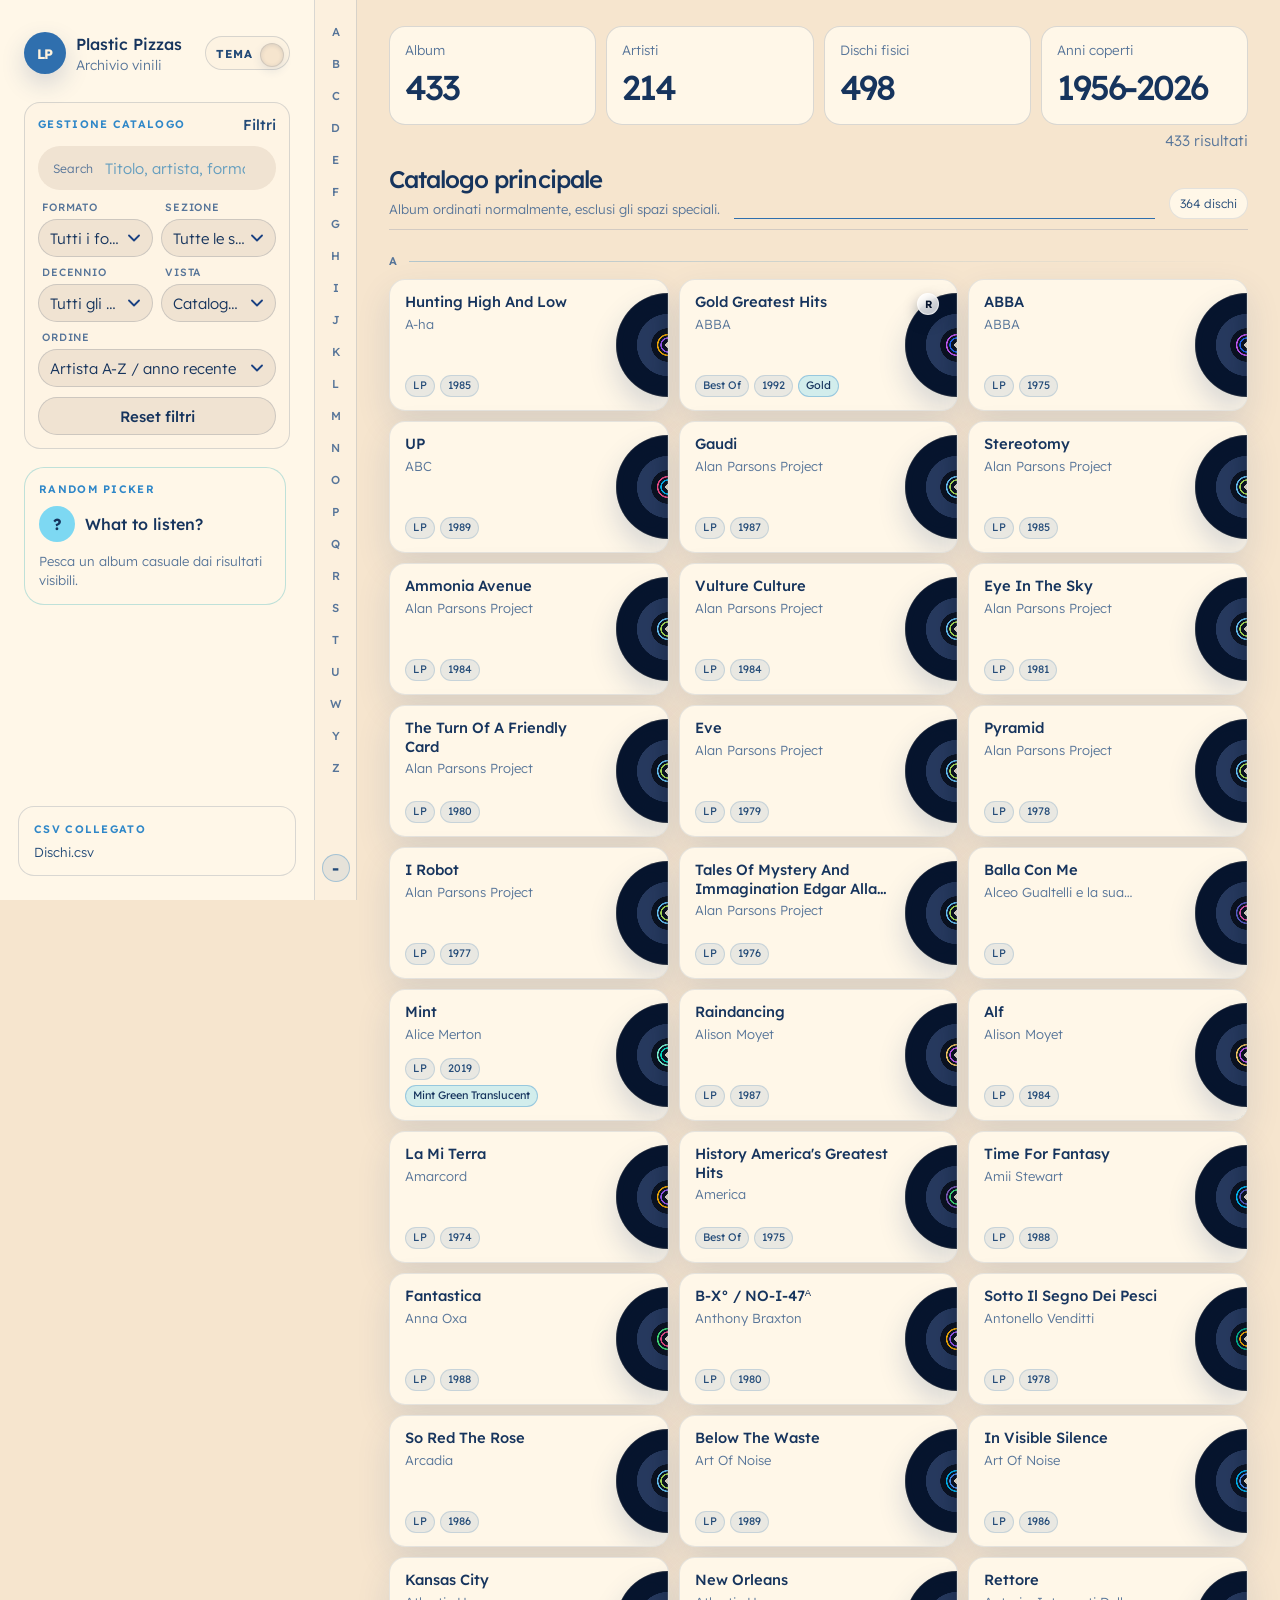
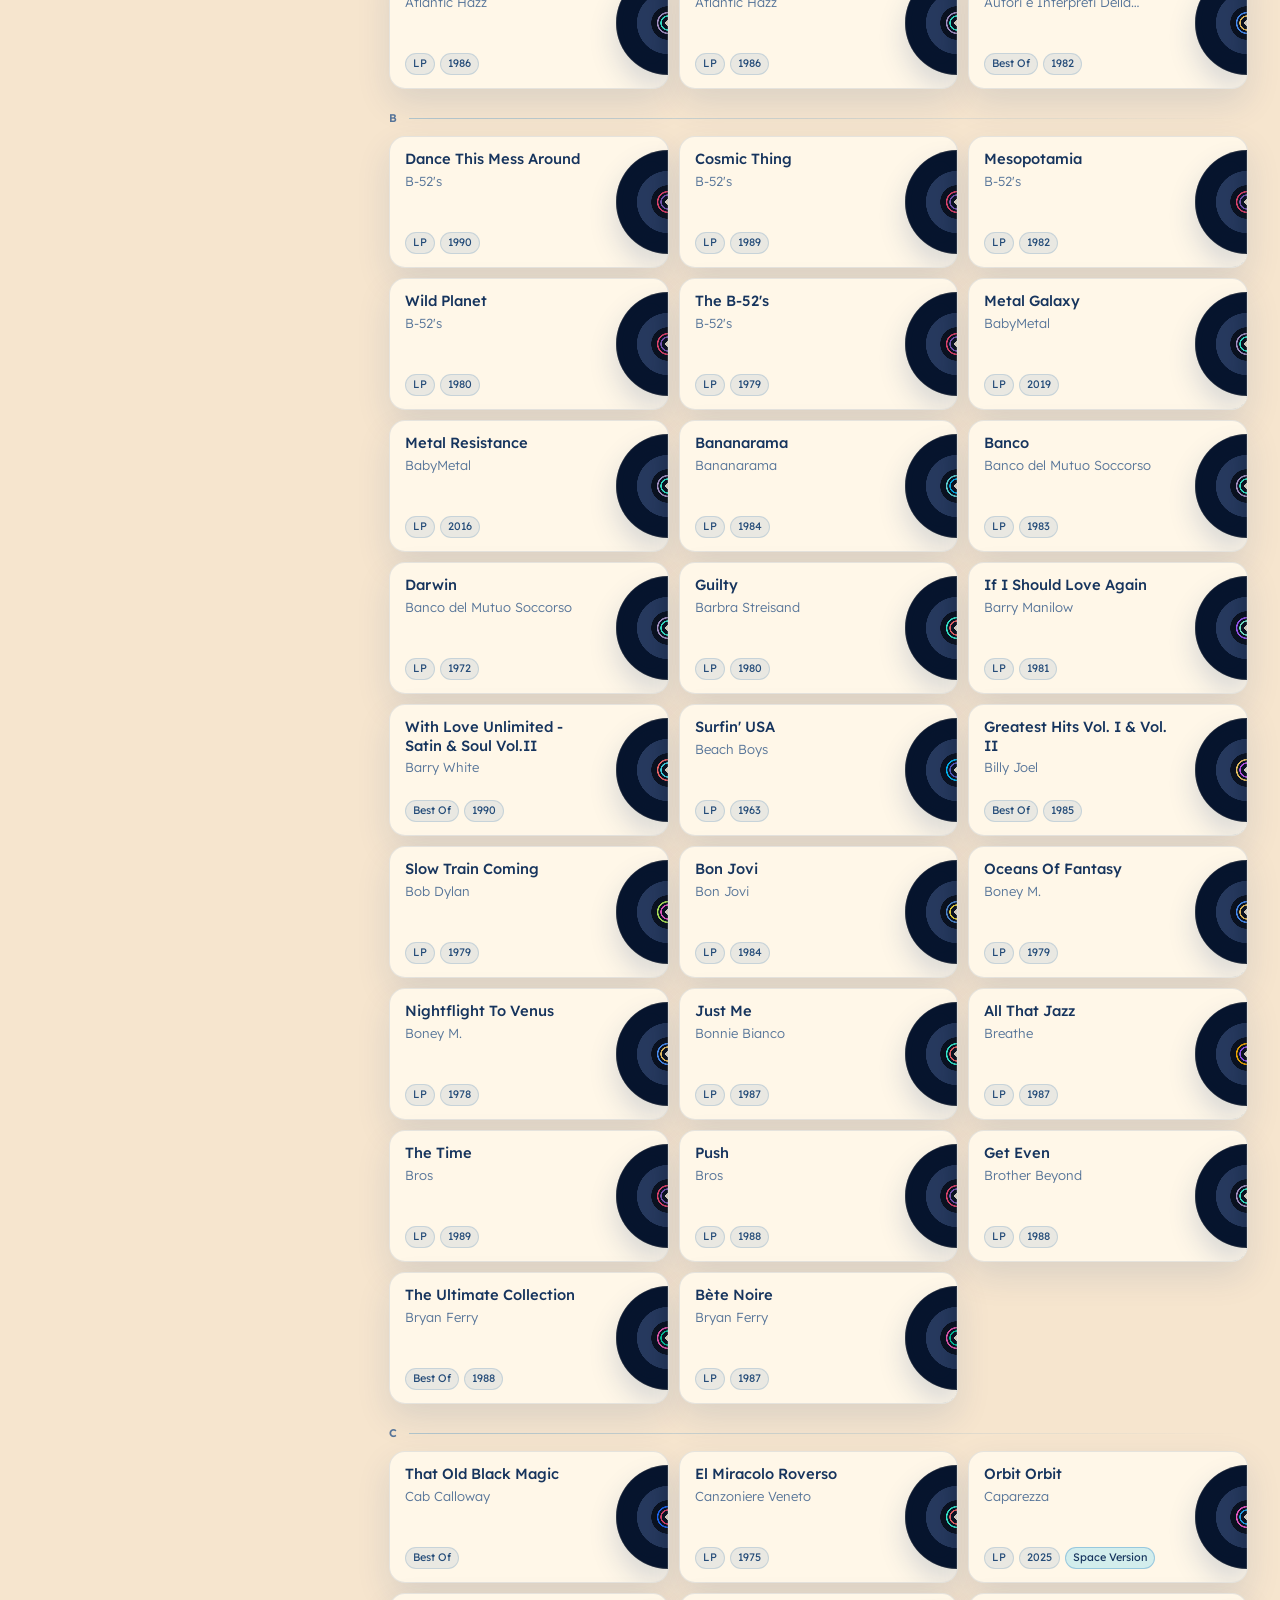
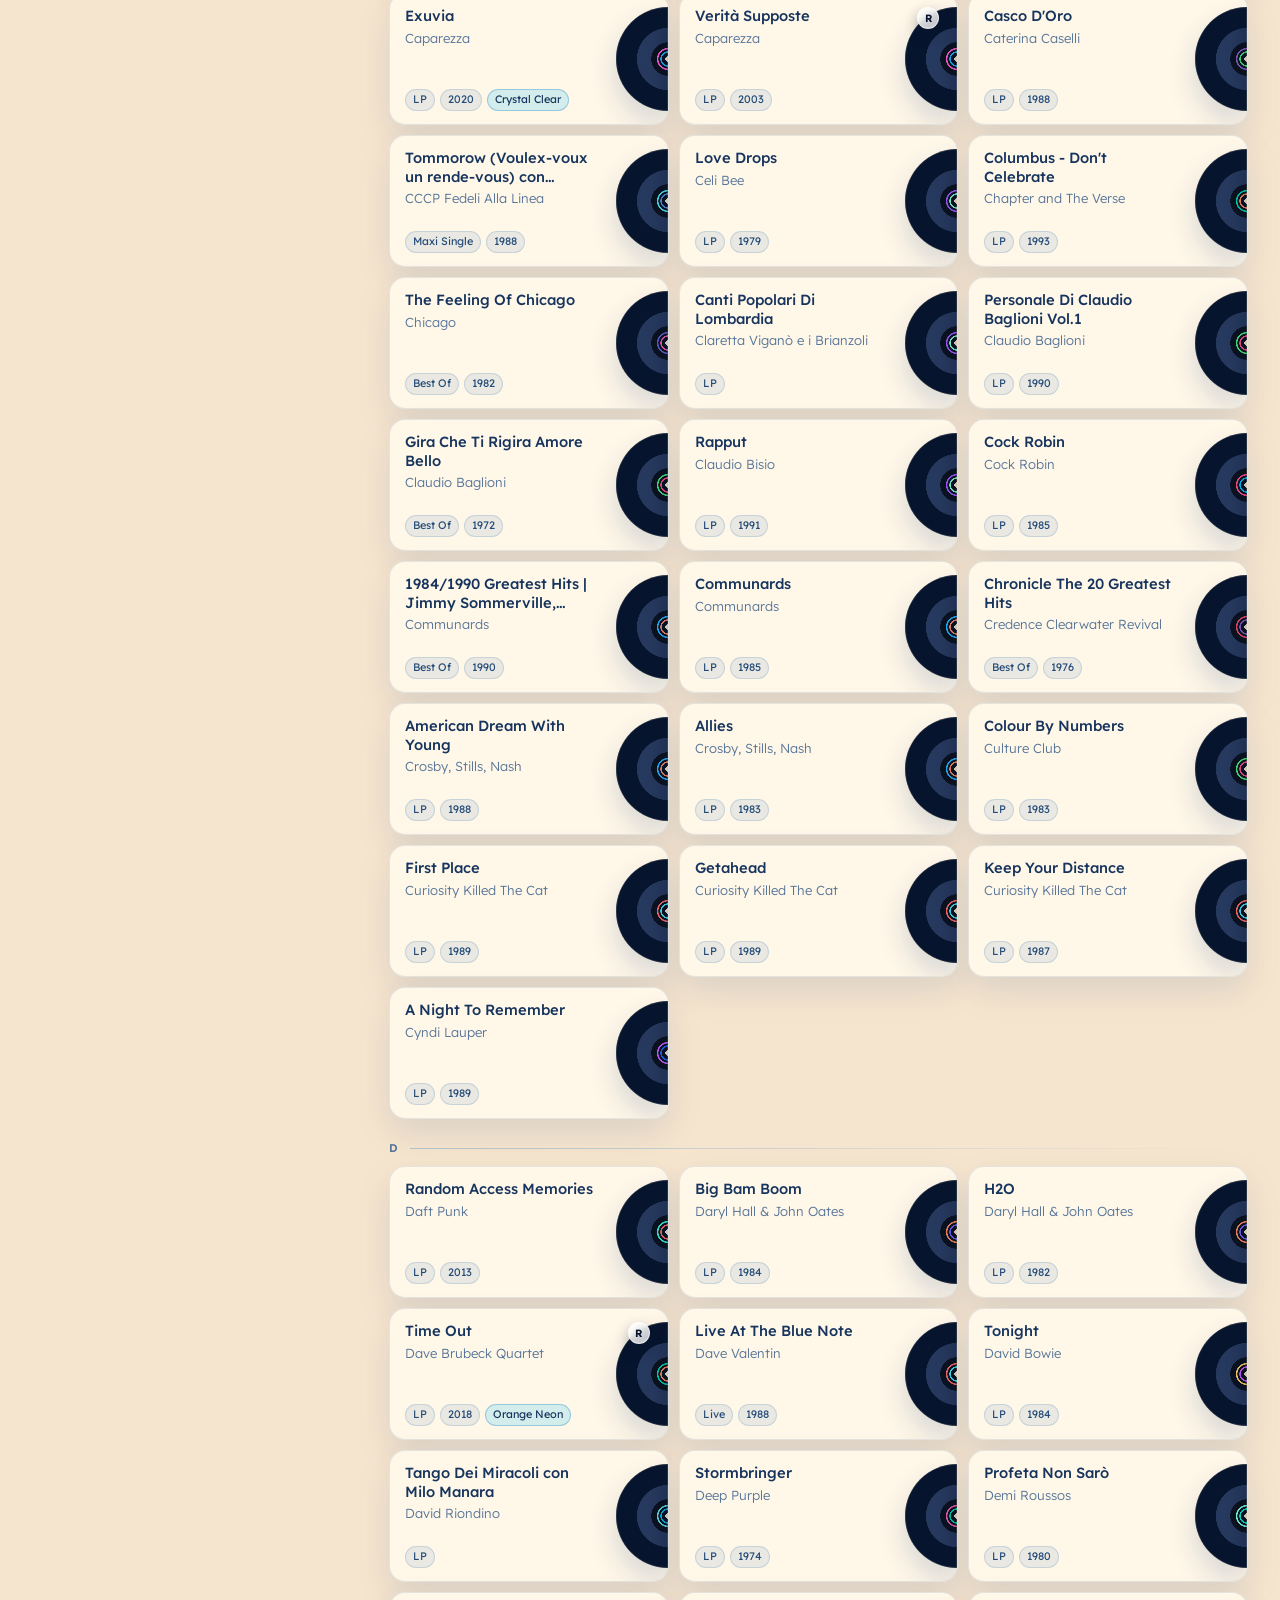
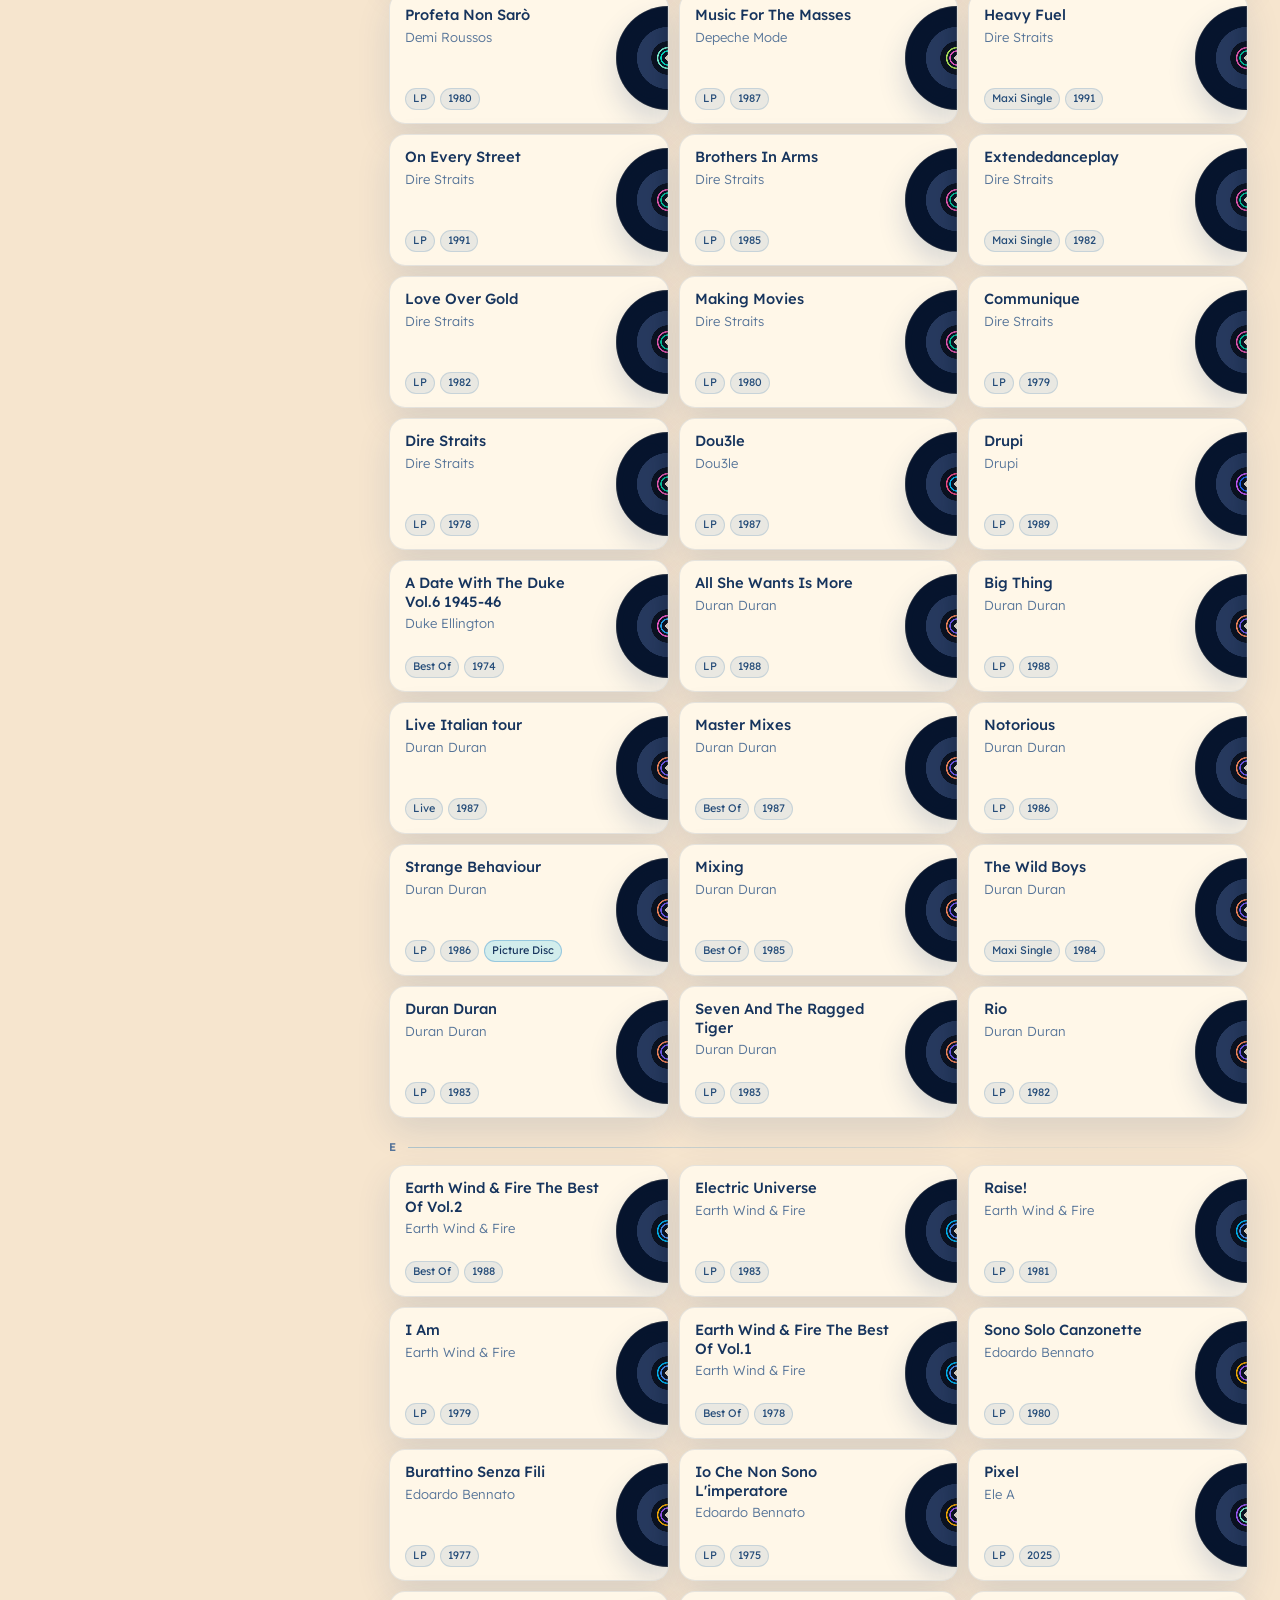
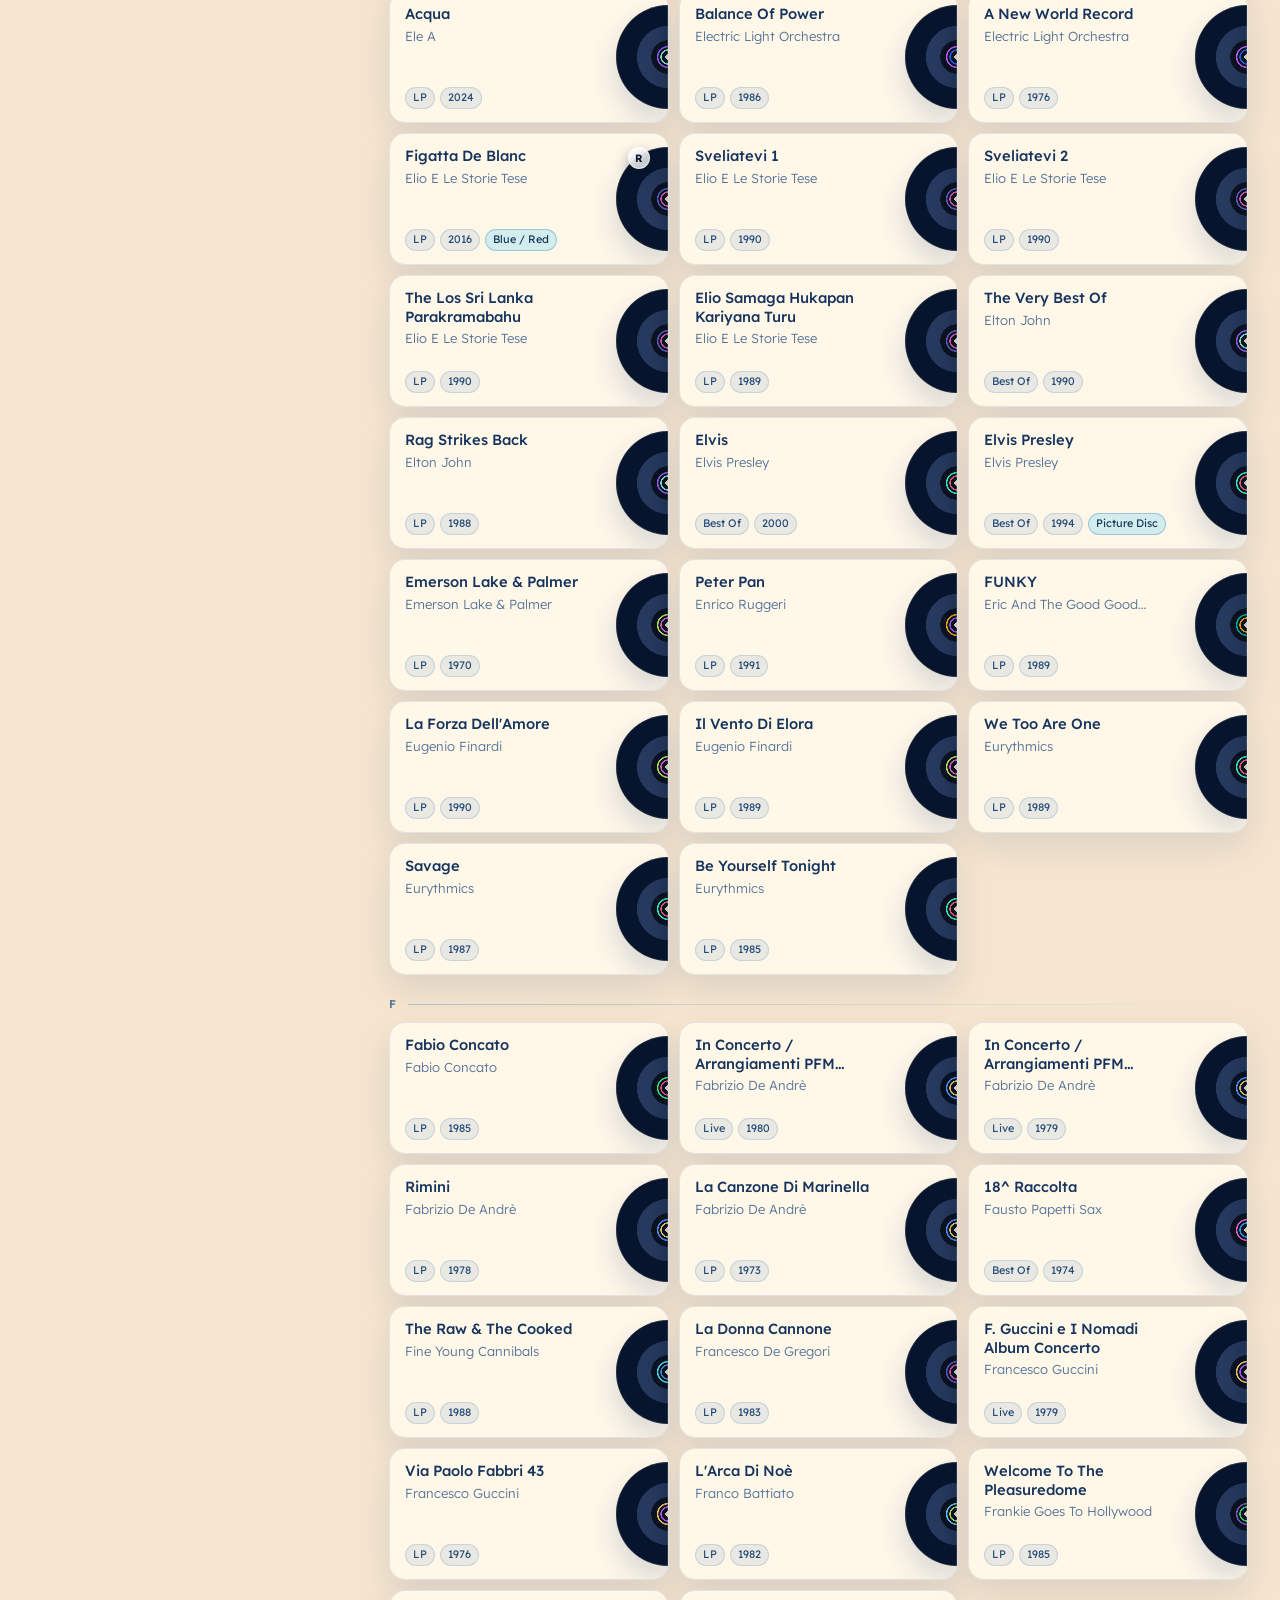
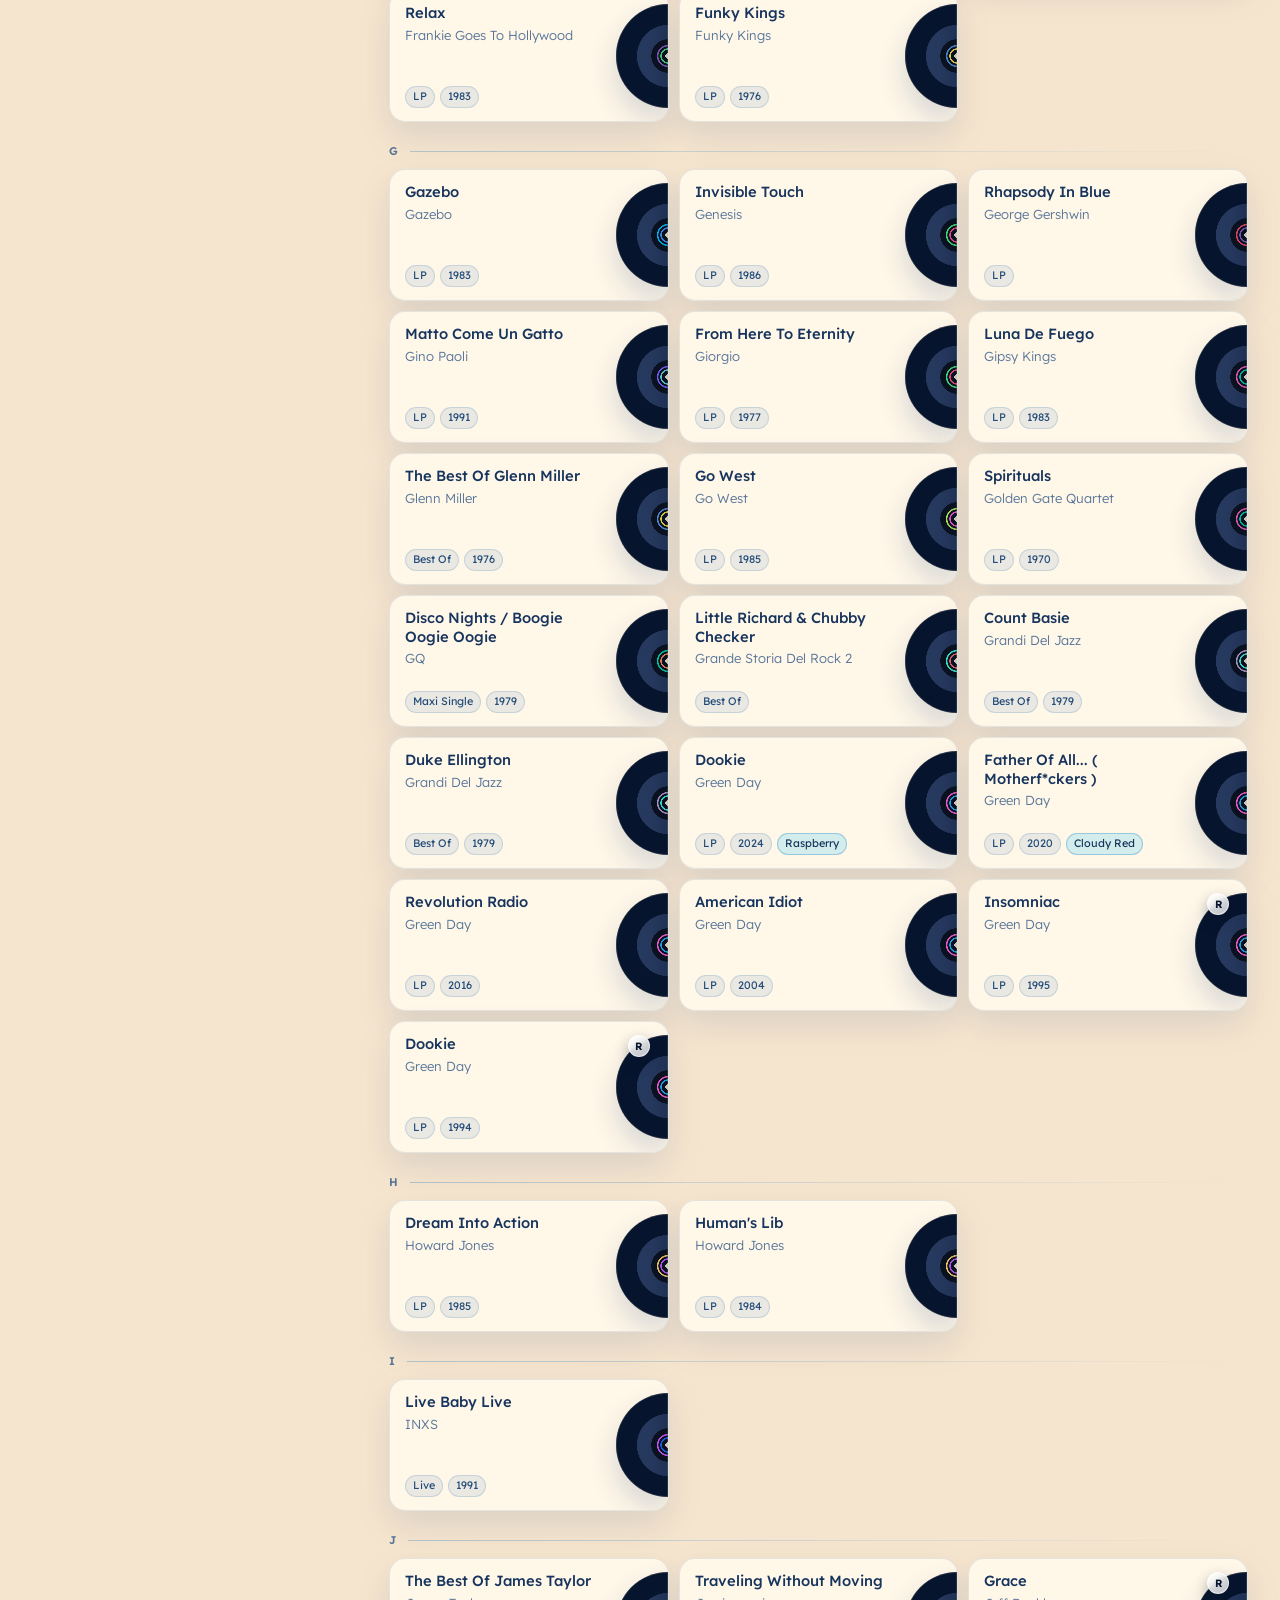
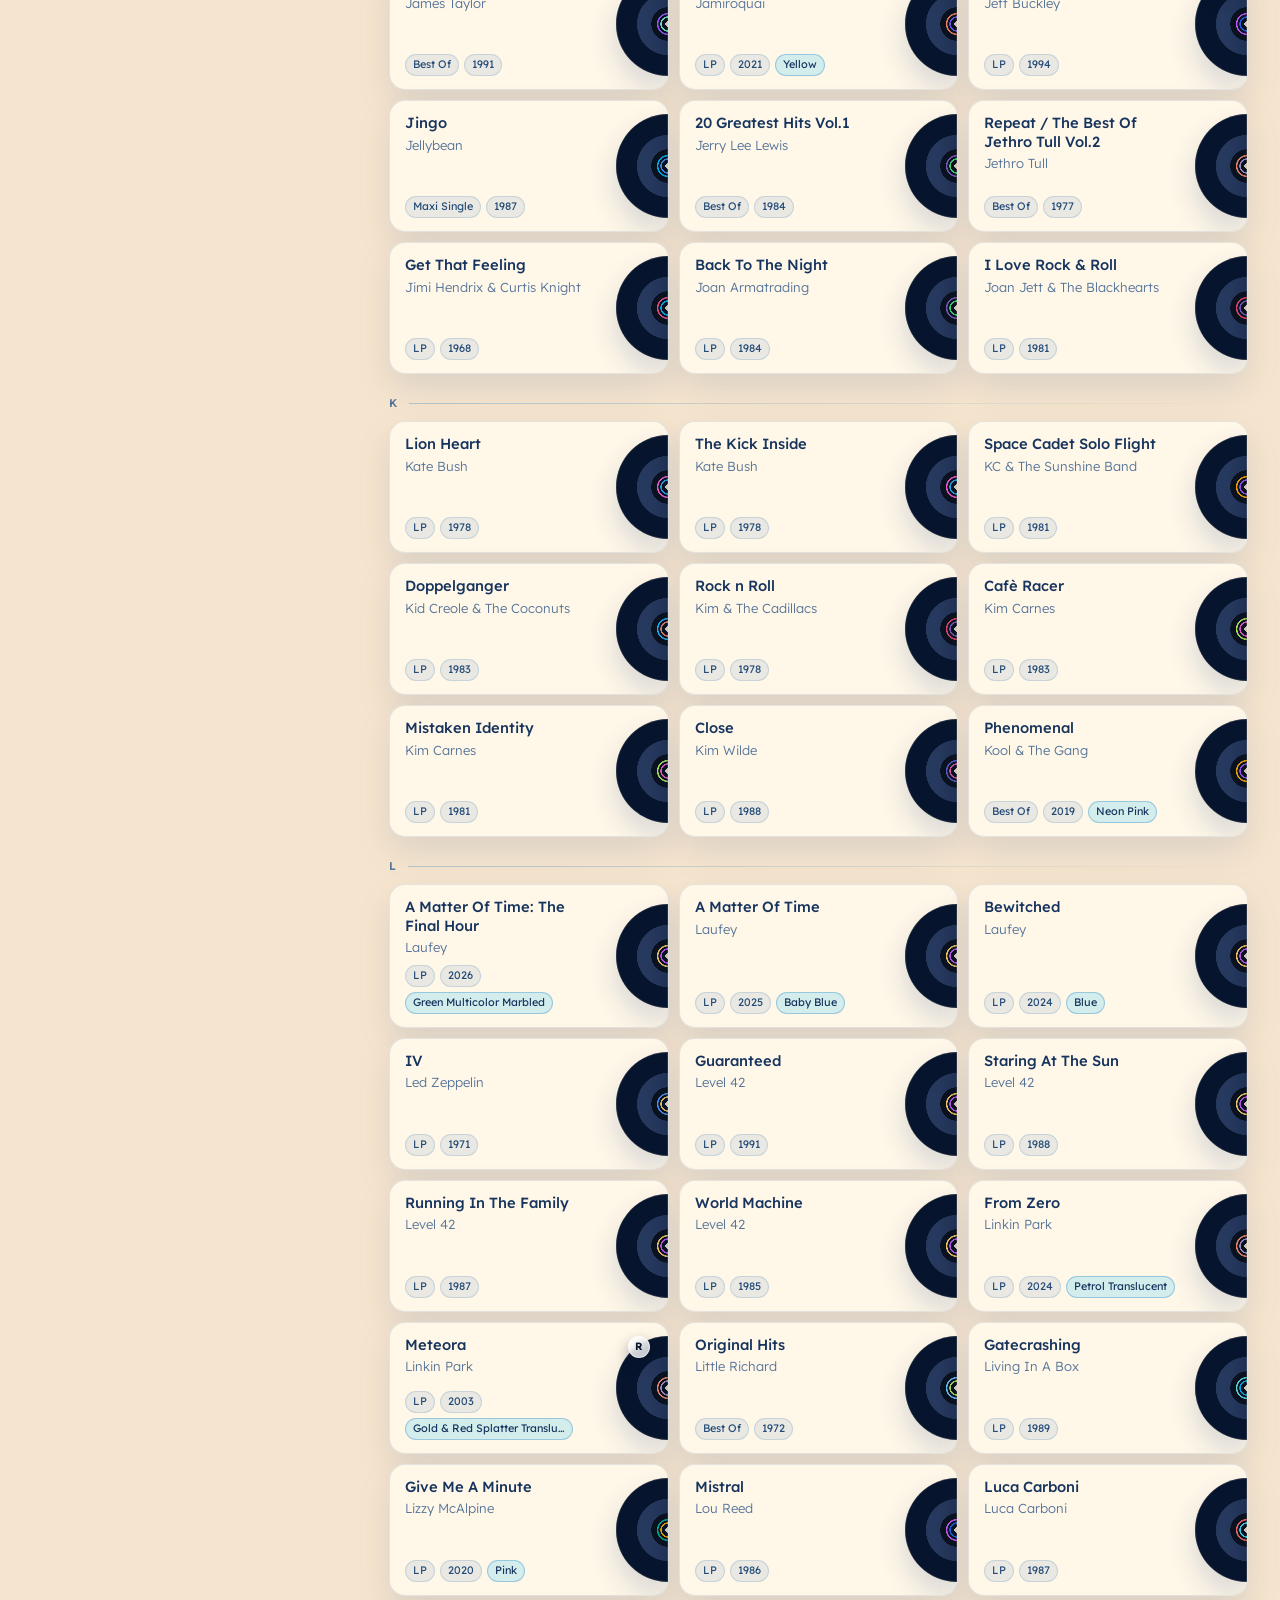
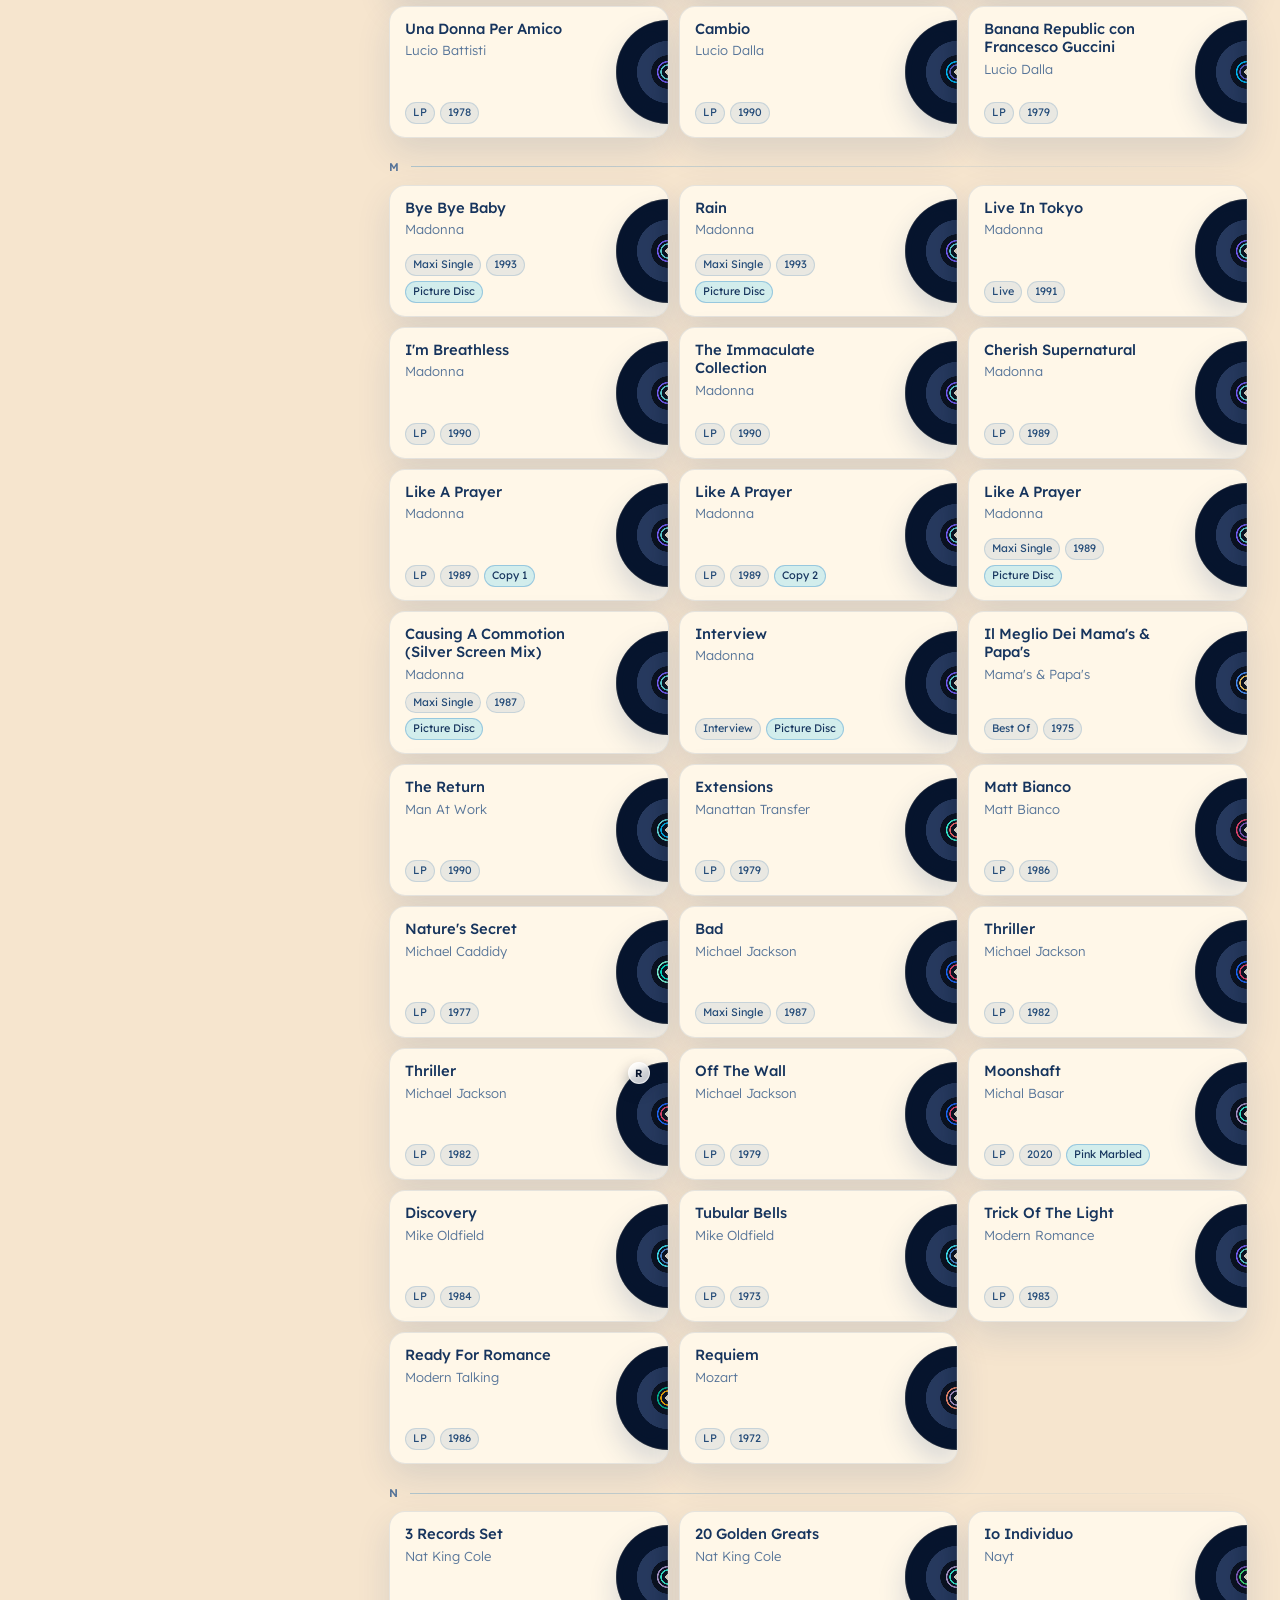
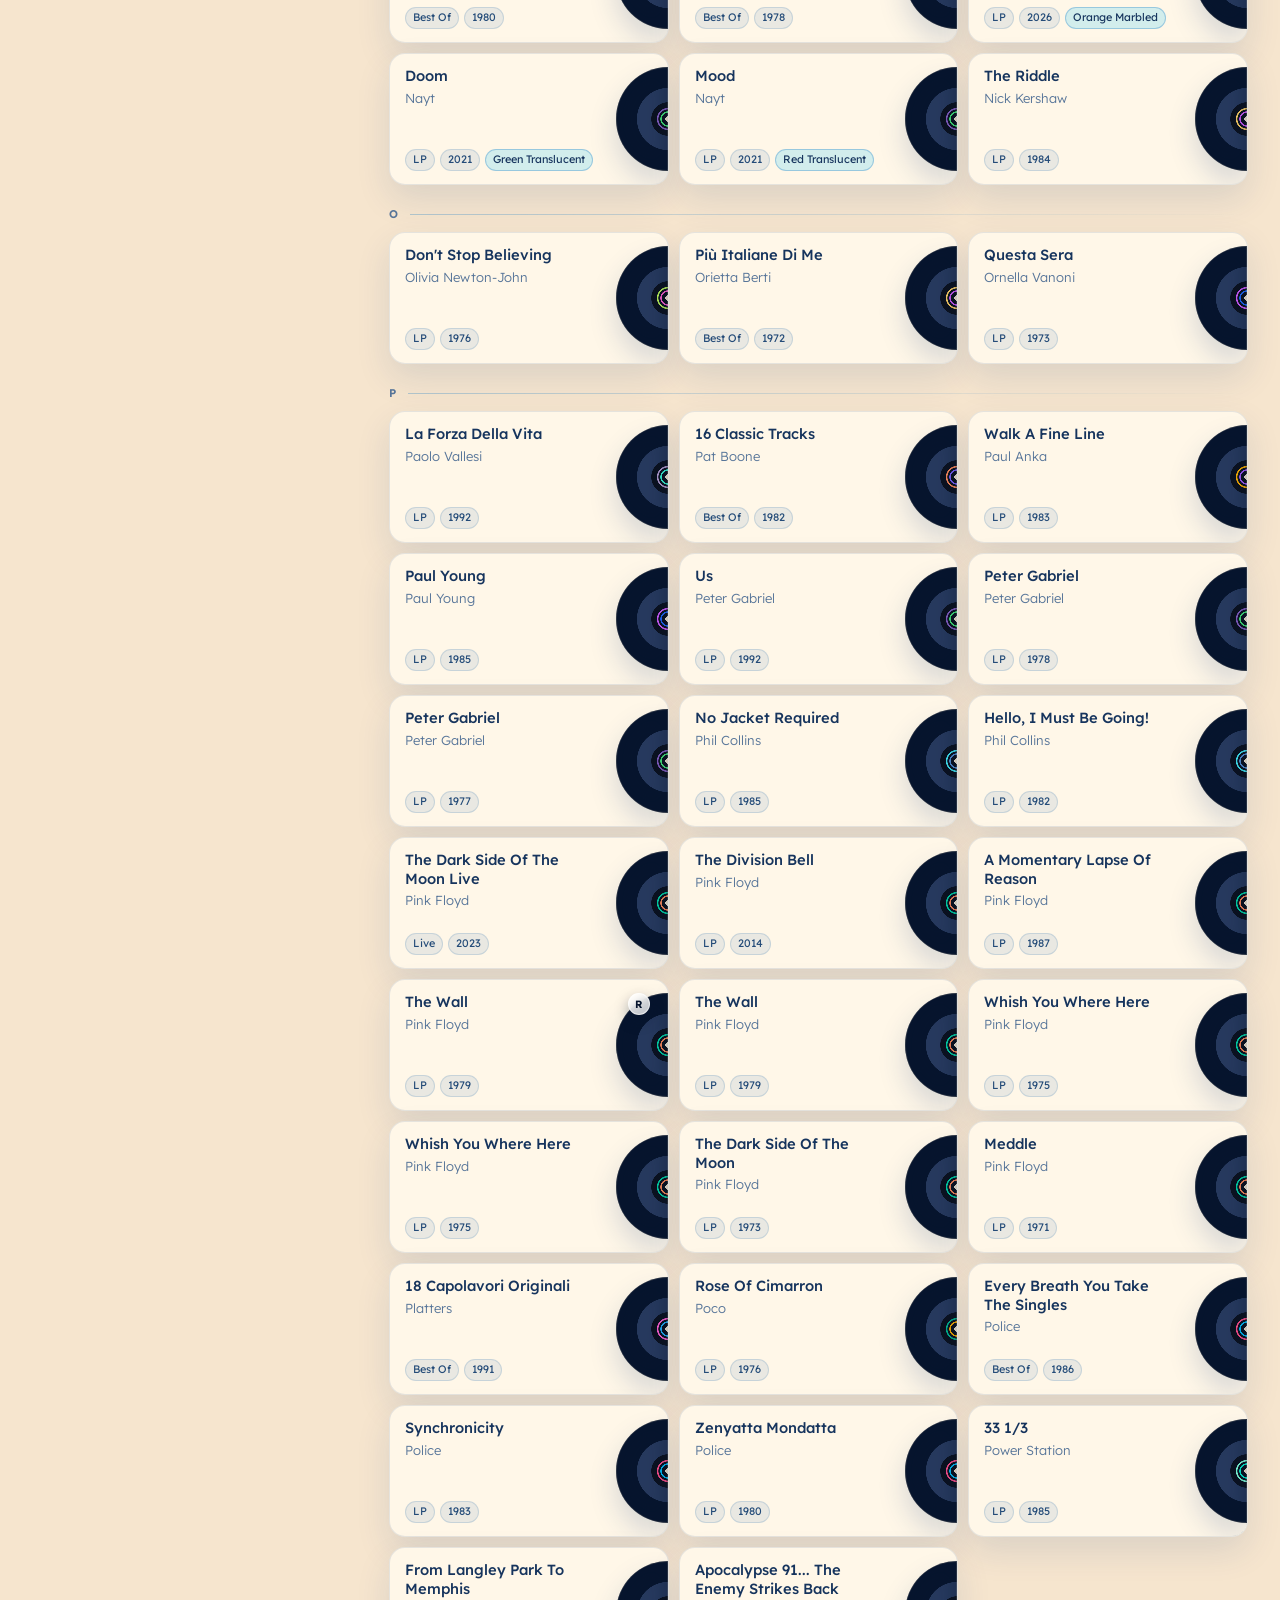
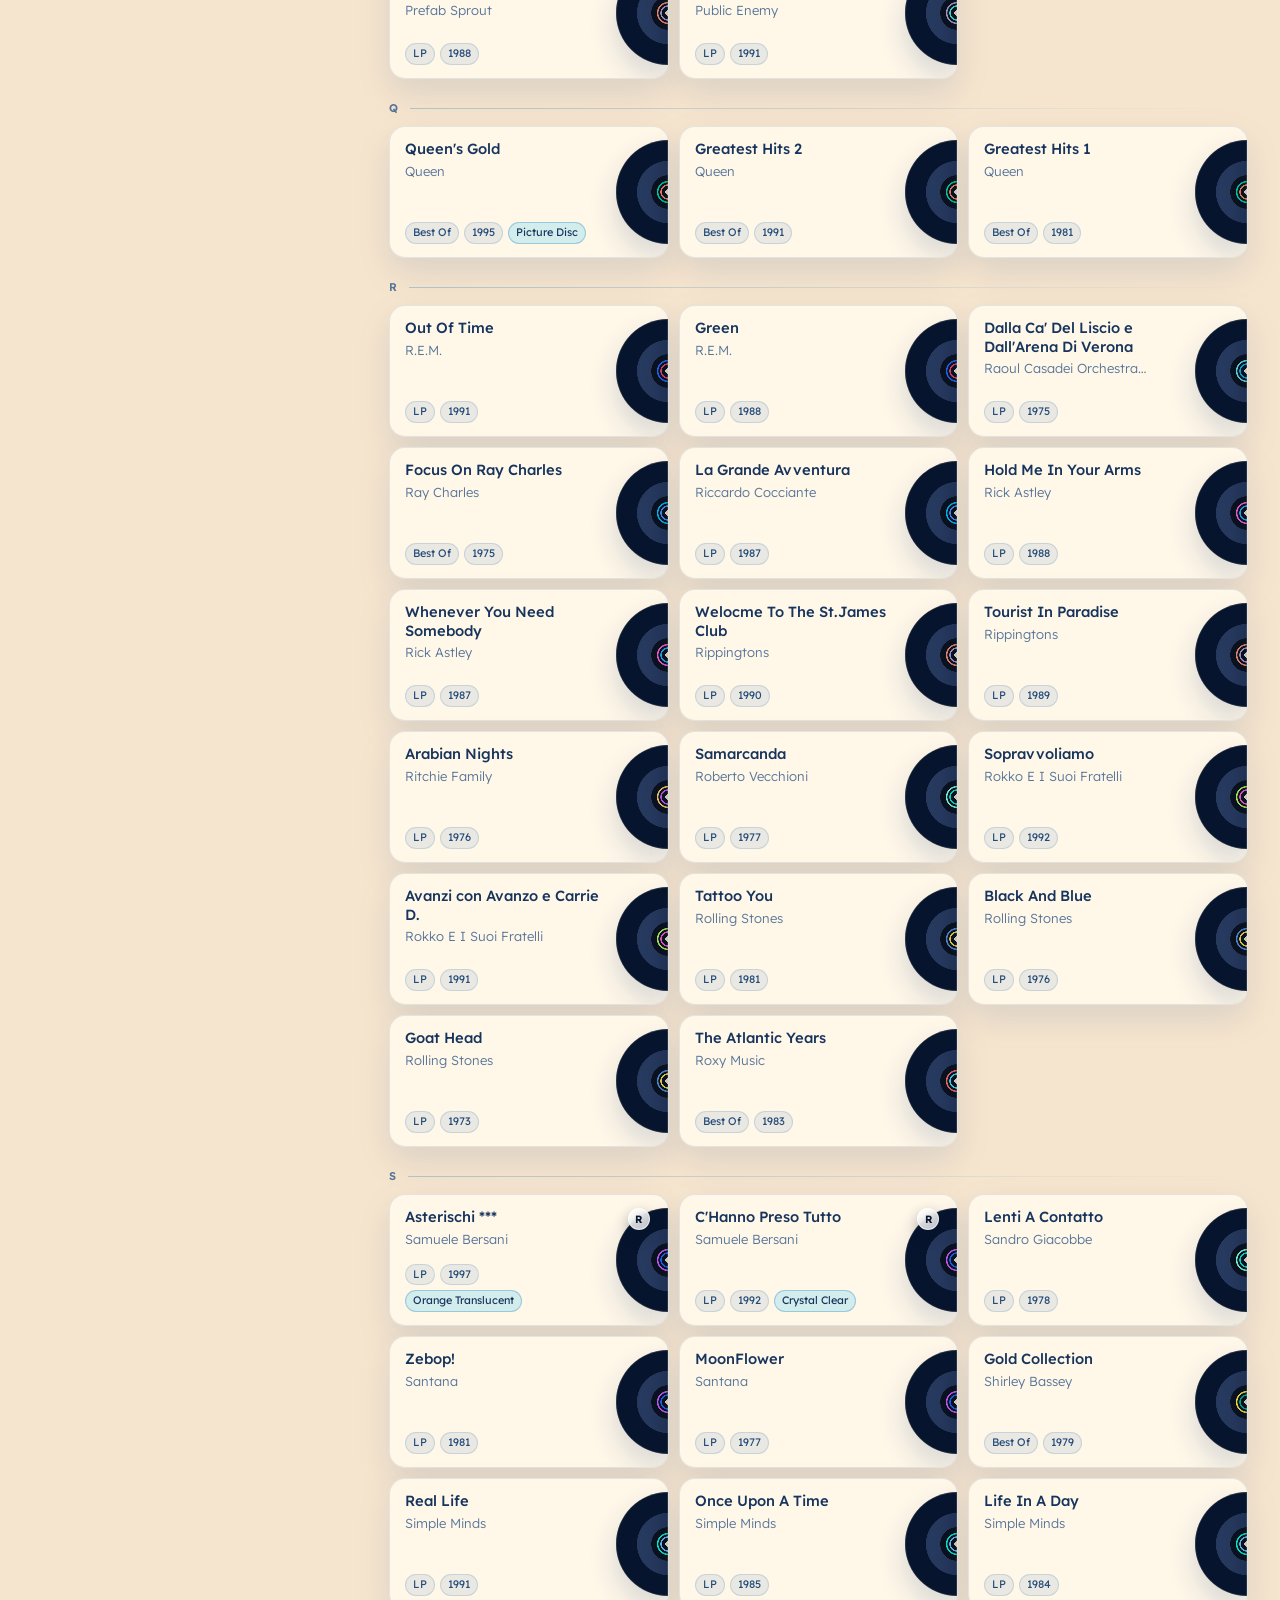
==== index.html @ ad735f29 "first site commit" ====
<!doctype html>
<html lang="it">
<head>
  <meta charset="utf-8" />
  <meta name="viewport" content="width=device-width, initial-scale=1" />
  <meta name="description" content="Catalogo dischi personale con dati caricati da CSV." />
  <title>Plastic Pizzas</title>
  <link rel="preconnect" href="https://fonts.googleapis.com" />
  <link rel="preconnect" href="https://fonts.gstatic.com" crossorigin />
  <link href="https://fonts.googleapis.com/css2?family=Lexend:wght@300;400;500;600;700&display=swap" rel="stylesheet" />
  <script>
    (() => {
      try {
        const saved = localStorage.getItem("discoteca-theme");
        const prefersDark = window.matchMedia && window.matchMedia("(prefers-color-scheme: dark)").matches;
        document.documentElement.dataset.theme = saved || (prefersDark ? "dark" : "light");
      } catch (_) {
        document.documentElement.dataset.theme = "light";
      }
    })();
  </script>
  <link rel="stylesheet" href="style.css" />
  <script>
    window.DISCOTECA_CSV = "Dischi.csv";
  </script>
  <script src="app.js" defer></script>
</head>
<body class="no-js">
  <a class="skip-link" href="#catalogo">Vai al catalogo</a>

  <div class="app-shell">
    <aside class="sidebar" aria-label="Pannello laterale">
      <div class="brand">
        <div class="brand-mark" aria-hidden="true">LP</div>
        <div class="brand-copy">
          <strong>Plastic Pizzas</strong>
          <span>Archivio vinili</span>
        </div>
        <button id="themeToggle" class="theme-toggle" type="button" aria-label="Cambia tema" aria-pressed="false">
          <span class="theme-toggle-label">Tema</span>
          <span class="theme-toggle-dot" aria-hidden="true"></span>
        </button>
      </div>

      <section class="toolbar side-toolbar" aria-label="Filtri catalogo">
        <div class="side-toolbar-title">
          <p class="eyebrow">Gestione catalogo</p>
          <strong>Filtri</strong>
        </div>

        <div class="search-wrap">
          <label class="sr-only" for="searchInput">Cerca per titolo, artista o dettaglio</label>
          <span aria-hidden="true">Search</span>
          <input id="searchInput" type="search" placeholder="Titolo, artista, formato..." autocomplete="off" />
        </div>

        <div class="filter-grid">
          <label>
            <span>Formato</span>
            <select id="formatFilter">
              <option value="all">Tutti</option>
            </select>
          </label>

          <label>
            <span>Sezione</span>
            <select id="sectionFilter">
              <option value="all">Tutte</option>
            </select>
          </label>

          <label>
            <span>Decennio</span>
            <select id="decadeFilter">
              <option value="all">Tutti</option>
            </select>
          </label>

          <label>
            <span>Vista</span>
            <select id="groupSelect">
              <option value="catalog">Catalogo compatto</option>
              <option value="section">Sezioni speciali</option>
              <option value="none">Nessuna separazione</option>
              <option value="artist">Separa per artista</option>
              <option value="decade">Separa per decade</option>
              <option value="format">Separa per formato</option>
              <option value="country">Separa per paese</option>
            </select>
          </label>

          <label class="filter-wide">
            <span>Ordine</span>
            <select id="sortSelect">
              <option value="artist-az">Artista A-Z / anno recente</option>
              <option value="title-az">Titolo A-Z</option>
              <option value="year-desc">Anno pi&ugrave; recente</option>
              <option value="year-asc">Anno pi&ugrave; vecchio</option>
            </select>
          </label>
        </div>

        <button id="resetFilters" class="ghost-button" type="button">Reset filtri</button>
      </section>

      <button id="randomButton" class="random-button" type="button" disabled>
        <span class="random-kicker">Random picker</span>
        <span class="random-main">
          <span class="random-icon" aria-hidden="true">?</span>
          <span>What to listen?</span>
        </span>
        <span id="randomHint" class="random-copy">Pesca un album casuale dai risultati visibili.</span>
      </button>

      <div class="sidebar-card">
        <p class="eyebrow">CSV collegato</p>
        <p id="sourceName" class="source-name">Caricamento...</p>
      </div>
    </aside>

    <nav id="alphabetNav" class="alphabet-nav" aria-label="Navigazione alfabetica"></nav>

    <main class="main-content">
      <section id="statistiche" class="stats-grid" aria-label="Statistiche catalogo">
        <article class="stat-card">
          <span class="stat-label">Album</span>
          <strong id="statAlbums">--</strong>
        </article>
        <article class="stat-card">
          <span class="stat-label">Artisti</span>
          <strong id="statArtists">--</strong>
        </article>
        <article class="stat-card">
          <span class="stat-label">Dischi fisici</span>
          <strong id="statDiscs">--</strong>
        </article>
        <article class="stat-card">
          <span class="stat-label">Anni coperti</span>
          <strong id="statYears">--</strong>
        </article>
      </section>

      <section class="catalog-heading" id="catalogo">
        <h1 class="sr-only">Catalogo dischi</h1>
        <p id="resultCount" class="result-count">-- risultati</p>
      </section>

      <section id="statusBox" class="status-box" role="status" aria-live="polite">
        Carico il catalogo dal CSV...
      </section>

      <section id="manualCsvBox" class="manual-csv-box" hidden>
        <div>
          <h2>Non riesco a leggere il CSV automaticamente</h2>
          <p>
            Alcuni browser bloccano il caricamento dei file locali aperti con doppio clic.
            Puoi selezionare manualmente il CSV oppure avviare un piccolo server locale.
          </p>
        </div>
        <label class="file-picker">
          Scegli CSV
          <input id="csvFileInput" type="file" accept=".csv,text/csv" />
        </label>
      </section>

      <section id="grid" class="album-grid" aria-label="Dischi"></section>

      <section id="emptyState" class="empty-state" hidden>
        <div class="empty-icon" aria-hidden="true">LP</div>
        <h2>Nessun disco trovato</h2>
        <p>Prova a cambiare ricerca o filtri.</p>
      </section>
    </main>
  </div>

  <dialog id="detailDialog" class="detail-dialog" aria-labelledby="dialogTitle">
    <div class="dialog-inner">
      <button id="closeDialog" class="close-button" type="button" aria-label="Chiudi dettagli">&times;</button>
      <div id="dialogContent"></div>
    </div>
  </dialog>
</body>
</html>
---- style.css ----
:root {
  color-scheme: light;
  --blue-deep: #16345D;
  --blue: #2F6FAE;
  --teal: #3FA9C9;
  --aqua: #7DD8F2;
  --mint: #D8F1FF;
  --cream: #FFF3DD;
  --peach: #F4D7B8;
  --salmon: #E9B9A2;
  --coral: #D77E7D;
  --bg: #F6E5CE;
  --surface: #FFF7E8;
  --surface-alt: #F0E3D2;
  --surface-hover: #E9F4FB;
  --border: rgba(22, 52, 93, 0.16);
  --text: #16345D;
  --muted: #577599;
  --muted-strong: #244B78;
  --accent: #2F87C8;
  --accent-soft: rgba(125, 216, 242, 0.32);
  --chip-bg: rgba(47, 111, 174, 0.10);
  --chip-border: rgba(47, 111, 174, 0.18);
  --chip-special-bg: rgba(125, 216, 242, 0.34);
  --chip-special-border: rgba(47, 135, 200, 0.36);
  --disc-black: #0B1220;
  --danger: #D77E7D;
  --shadow: 0 16px 42px rgba(38, 68, 112, 0.12);
  --radius-md: 16px;
  --sidebar-width: 315px;
  --alphabet-width: 42px;
}

:root[data-theme="dark"] {
  color-scheme: dark;
  --blue-deep: #E8F2FF;
  --blue: #9FC7F3;
  --teal: #6EC7EC;
  --aqua: #9CE2FF;
  --mint: #223B55;
  --cream: #2B3440;
  --peach: #202833;
  --salmon: #343F4D;
  --coral: #F0A0A8;
  --bg: #202630;
  --surface: #2B3440;
  --surface-alt: #333D4A;
  --surface-hover: #3A4656;
  --border: rgba(232, 242, 255, 0.14);
  --text: #F1F7FF;
  --muted: #B7C9DD;
  --muted-strong: #DCEBFB;
  --accent: #7CC8F2;
  --accent-soft: rgba(124, 200, 242, 0.18);
  --chip-bg: rgba(124, 200, 242, 0.18);
  --chip-border: rgba(156, 226, 255, 0.30);
  --chip-special-bg: rgba(124, 200, 242, 0.28);
  --chip-special-border: rgba(156, 226, 255, 0.42);
  --disc-black: #090D16;
  --danger: #F0A0A8;
  --shadow: 0 18px 44px rgba(0, 0, 0, 0.26);
}

* {
  box-sizing: border-box;
}

html {
  scroll-behavior: auto;
}

body {
  min-height: 100vh;
  margin: 0;
  font-family: "Lexend", ui-sans-serif, system-ui, -apple-system, BlinkMacSystemFont, "Segoe UI", sans-serif;
  font-size: 15px;
  font-weight: 300;
  background: var(--bg);
  color: var(--text);
}

body::before {
  display: none;
}

button,
input,
select {
  font: inherit;
}

button,
select {
  cursor: pointer;
}

button:disabled {
  cursor: not-allowed;
  opacity: 0.55;
}

button:focus-visible,
input:focus-visible,
select:focus-visible,
a:focus-visible {
  outline: 3px solid rgba(56, 178, 184, 0.72);
  outline-offset: 3px;
}

.no-js .status-box::after {
  content: " Attiva JavaScript per usare il catalogo.";
  color: var(--danger);
}

.skip-link {
  position: fixed;
  top: 12px;
  left: 12px;
  z-index: 30;
  padding: 10px 14px;
  border-radius: 999px;
  background: var(--aqua);
  color: var(--blue-deep);
  font-weight: 600;
  transform: translateY(-150%);
  transition: transform 0.2s ease;
}

.skip-link:focus {
  transform: translateY(0);
}

.app-shell {
  display: grid;
  grid-template-columns: var(--sidebar-width) var(--alphabet-width) minmax(0, 1fr);
  min-height: 100vh;
}

.app-shell.is-alphabet-hidden {
  grid-template-columns: var(--sidebar-width) 0 minmax(0, 1fr);
}


.alphabet-nav {
  grid-column: 2;
  grid-row: 1;
  position: sticky;
  top: 0;
  z-index: 12;
  display: flex;
  flex-direction: column;
  align-items: center;
  gap: 4px;
  height: 100vh;
  padding: 18px 6px;
  background: color-mix(in srgb, var(--surface) 62%, var(--bg));
  border-right: 1px solid var(--border);
}

.alphabet-nav[hidden] {
  display: none;
}

.alphabet-nav a {
  display: grid;
  width: 28px;
  height: 28px;
  place-items: center;
  border: 1px solid transparent;
  border-radius: 50%;
  color: var(--muted);
  font-size: 0.72rem;
  font-weight: 500;
  line-height: 1;
  text-decoration: none;
  transition: transform 0.16s ease, background 0.16s ease, color 0.16s ease, border-color 0.16s ease, box-shadow 0.16s ease;
}

.alphabet-nav a:hover {
  transform: translateY(-1px);
  border-color: var(--chip-special-border);
  background: var(--accent-soft);
  color: var(--muted-strong);
}

.alphabet-nav a.is-active {
  border-color: var(--accent);
  background: var(--accent);
  color: var(--surface);
  box-shadow: 0 8px 18px rgba(47, 135, 200, 0.18);
}

.alphabet-nav a.is-traveling {
  transform: scale(1.12);
}

.sidebar {
  grid-column: 1;
  grid-row: 1;
  position: sticky;
  top: 0;
  align-self: start;
  height: 100vh;
  padding: 24px 16px;
  background: var(--surface);
  border-right: 1px solid var(--border);
}

.brand {
  display: flex;
  align-items: center;
  gap: 10px;
  padding: 8px;
}

.brand-mark {
  display: grid;
  flex: 0 0 42px;
  width: 42px;
  height: 42px;
  min-width: 42px;
  min-height: 42px;
  aspect-ratio: 1 / 1;
  place-items: center;
  border-radius: 50%;
  background: var(--blue);
  color: var(--cream);
  font-size: 0.86rem;
  font-weight: 700;
  letter-spacing: -0.03em;
  box-shadow: 0 10px 24px rgba(26, 65, 130, 0.18);
}

.brand strong,
.brand span {
  display: block;
}

.brand strong {
  font-size: 1rem;
  font-weight: 500;
}

.brand span {
  margin-top: 2px;
  color: var(--muted);
  font-size: 0.86rem;
}

.theme-toggle {
  display: inline-flex;
  align-items: center;
  justify-content: space-between;
  gap: 10px;
  width: calc(100% - 16px);
  margin: 18px 8px 0;
  padding: 9px 12px;
  border: 1px solid var(--border);
  border-radius: 999px;
  background: color-mix(in srgb, var(--surface) 78%, var(--bg));
  color: var(--muted-strong);
  font-size: 0.78rem;
  font-weight: 500;
  transition: transform 0.18s ease, background 0.18s ease, border-color 0.18s ease;
}

.theme-toggle:hover {
  transform: translateY(-1px);
  border-color: rgba(56, 178, 184, 0.34);
  background: var(--surface-hover);
}

.theme-toggle-icon {
  display: grid;
  width: 28px;
  height: 28px;
  place-items: center;
  border-radius: 50%;
  background: var(--accent-soft);
  color: var(--muted-strong);
  font-size: 0.92rem;
}

.random-button {
  display: grid;
  gap: 10px;
  width: calc(100% - 20px);
  min-width: 0;
  margin: 18px 8px 0;
  padding: 14px;
  border: 1px solid rgba(56, 178, 184, 0.32);
  border-radius: 20px;
  background: var(--surface);
  color: var(--text);
  text-align: left;
  transition: transform 0.18s ease, background 0.18s ease, border-color 0.18s ease;
}

.random-button:hover:not(:disabled) {
  transform: translateY(-2px);
  border-color: rgba(45, 130, 183, 0.48);
  background: var(--mint);
}

.random-kicker {
  color: var(--accent);
  font-size: 0.68rem;
  font-weight: 600;
  letter-spacing: 0.12em;
  text-transform: uppercase;
}

.random-main {
  display: flex;
  align-items: center;
  gap: 10px;
  font-size: 1rem;
  font-weight: 500;
}

.random-icon {
  display: grid;
  flex: 0 0 auto;
  width: 36px;
  height: 36px;
  place-items: center;
  border-radius: 50%;
  background: var(--aqua);
  color: var(--blue-deep);
  font-weight: 700;
}

.random-copy {
  min-width: 0;
  color: var(--muted);
  font-size: 0.82rem;
  line-height: 1.45;
  overflow-wrap: break-word;
  word-break: normal;
}

.sidebar-card {
  position: absolute;
  right: 18px;
  bottom: 24px;
  left: 18px;
  padding: 15px;
  border: 1px solid var(--border);
  border-radius: var(--radius-md);
  background: var(--surface);
}

.eyebrow {
  margin: 0 0 8px;
  color: var(--accent);
  font-size: 0.68rem;
  font-weight: 600;
  letter-spacing: 0.12em;
  text-transform: uppercase;
}

.source-name {
  margin: 0;
  color: var(--muted-strong);
  overflow-wrap: break-word;
  word-break: normal;
  font-size: 0.82rem;
}

.main-content {
  grid-column: 3;
  grid-row: 1;
  position: relative;
  z-index: 1;
  width: min(1560px, 100%);
  padding: 26px clamp(16px, 2.5vw, 36px) 48px;
}

.stats-grid {
  display: grid;
  grid-template-columns: repeat(4, minmax(0, 1fr));
  gap: 10px;
  margin: 0 0 16px;
}

.stat-card {
  min-width: 0;
  padding: 15px;
  border: 1px solid var(--border);
  border-radius: var(--radius-md);
  background: var(--surface);
}

.stat-label {
  display: block;
  margin-bottom: 8px;
  color: var(--muted);
  font-size: 0.84rem;
}

.stat-card strong {
  display: block;
  overflow-wrap: break-word;
  word-break: normal;
  font-size: clamp(1.45rem, 3vw, 2.15rem);
  font-weight: 500;
  letter-spacing: -0.06em;
}

.toolbar {
  display: grid;
  gap: 10px;
}

.side-toolbar {
  width: calc(100% - 16px);
  margin: 20px 8px 0;
  padding: 13px;
  border: 1px solid var(--border);
  border-radius: var(--radius-md);
  background: color-mix(in srgb, var(--surface) 84%, var(--bg));
}

.side-toolbar-title {
  display: flex;
  align-items: end;
  justify-content: space-between;
  gap: 12px;
  margin-bottom: 2px;
}

.side-toolbar-title .eyebrow {
  margin-bottom: 3px;
}

.side-toolbar-title strong {
  color: var(--muted-strong);
  font-size: 0.9rem;
  font-weight: 500;
}

.filter-grid {
  display: grid;
  grid-template-columns: repeat(2, minmax(0, 1fr));
  gap: 8px;
}

.filter-grid label {
  display: grid;
  gap: 5px;
  min-width: 0;
}

.filter-grid label > span {
  padding-left: 4px;
  color: var(--muted);
  font-size: 0.66rem;
  font-weight: 500;
  letter-spacing: 0.08em;
  text-transform: uppercase;
}

.filter-wide {
  grid-column: 1 / -1;
}

.search-wrap {
  display: flex;
  align-items: center;
  gap: 10px;
  min-width: 0;
  padding: 0 14px;
  border: 1px solid transparent;
  border-radius: 999px;
  background: var(--surface-alt);
  color: var(--muted);
}

.search-wrap:focus-within {
  border-color: rgba(56, 178, 184, 0.62);
}

.search-wrap span {
  font-size: 0.76rem;
  color: var(--muted);
}

.search-wrap input {
  width: 100%;
  min-width: 0;
  height: 42px;
  border: 0;
  outline: 0;
  background: transparent;
  color: var(--text);
  font-weight: 300;
}

.search-wrap input::placeholder {
  color: rgba(45, 130, 183, 0.72);
}

select,
.ghost-button,
.file-picker {
  min-height: 38px;
  border: 1px solid var(--border);
  border-radius: 999px;
  background: var(--surface-alt);
  color: var(--text);
}

select {
  width: 100%;
  min-width: 0;
  padding: 0 30px 0 11px;
  appearance: none;
  overflow: hidden;
  text-overflow: ellipsis;
  background-image: url("data:image/svg+xml,%3Csvg width='12' height='8' viewBox='0 0 12 8' xmlns='http://www.w3.org/2000/svg'%3E%3Cpath d='M1 1.5L6 6.5L11 1.5' fill='none' stroke='%231A4182' stroke-width='1.8' stroke-linecap='round' stroke-linejoin='round'/%3E%3C/svg%3E");
  background-position: calc(100% - 12px) 50%;
  background-size: 12px 8px;
  background-repeat: no-repeat;
}

:root[data-theme="dark"] select {
  background-image: url("data:image/svg+xml,%3Csvg width='12' height='8' viewBox='0 0 12 8' xmlns='http://www.w3.org/2000/svg'%3E%3Cpath d='M1 1.5L6 6.5L11 1.5' fill='none' stroke='%23DDEBFF' stroke-width='1.8' stroke-linecap='round' stroke-linejoin='round'/%3E%3C/svg%3E");
}

select option {
  background: var(--cream);
  color: var(--text);
}

.ghost-button,
.file-picker {
  display: inline-flex;
  align-items: center;
  justify-content: center;
  padding: 0 16px;
  font-weight: 500;
  transition: transform 0.18s ease, background 0.18s ease;
}

.ghost-button:hover,
.file-picker:hover {
  background: var(--salmon);
  transform: translateY(-1px);
}

.catalog-heading {
  display: flex;
  align-items: end;
  justify-content: flex-end;
  gap: 18px;
  margin: 8px 0 14px;
}

.catalog-heading h1 {
  margin: 0;
  font-size: clamp(1.8rem, 3vw, 2.5rem);
  font-weight: 500;
  letter-spacing: -0.06em;
}

.result-count {
  margin: 0;
  color: var(--muted);
  white-space: nowrap;
}

.status-box,
.manual-csv-box,
.empty-state {
  padding: 24px;
  border: 1px solid var(--border);
  border-radius: var(--radius-md);
  background: var(--surface);
  color: var(--muted-strong);
}

.status-box[hidden] {
  display: none;
}

.status-box.is-error {
  border-color: rgba(235, 138, 144, 0.42);
  background: var(--salmon);
}

.manual-csv-box {
  display: flex;
  align-items: center;
  justify-content: space-between;
  gap: 18px;
  margin-bottom: 18px;
}

.manual-csv-box[hidden] {
  display: none;
}

.manual-csv-box h2 {
  margin: 0 0 8px;
  font-weight: 500;
}

.manual-csv-box p {
  max-width: 760px;
  margin: 0;
  color: var(--muted);
  line-height: 1.5;
}

.file-picker {
  flex: 0 0 auto;
  background: var(--aqua);
  color: var(--blue-deep);
  border-color: transparent;
}

.file-picker input {
  position: absolute;
  width: 1px;
  height: 1px;
  overflow: hidden;
  clip: rect(0, 0, 0, 0);
}

.album-grid {
  display: grid;
  grid-template-columns: repeat(auto-fill, minmax(276px, 1fr));
  gap: 10px;
  align-items: stretch;
}

.group-separator {
  grid-column: 1 / -1;
  display: flex;
  align-items: end;
  gap: 14px;
  min-width: 0;
  margin: 18px 0 2px;
  padding: 14px 0 10px;
  border-bottom: 1px solid rgba(26, 65, 130, 0.16);
}

.group-separator:first-child {
  margin-top: 4px;
}

.group-separator::after {
  content: "";
  flex: 1 1 auto;
  height: 1px;
  min-width: 34px;
  background: var(--blue);
}

.group-copy {
  min-width: 0;
}

.group-copy h2 {
  margin: 0;
  overflow-wrap: break-word;
  word-break: normal;
  font-size: clamp(1.14rem, 2vw, 1.5rem);
  font-weight: 500;
  letter-spacing: -0.04em;
}

.group-copy p {
  max-width: 680px;
  margin: 6px 0 0;
  color: var(--muted);
  font-size: 0.82rem;
  line-height: 1.45;
}

.group-count {
  flex: 0 0 auto;
  order: 3;
  padding: 7px 10px;
  border: 1px solid rgba(26, 65, 130, 0.12);
  border-radius: 999px;
  background: var(--surface);
  color: var(--muted-strong);
  font-size: 0.76rem;
  white-space: nowrap;
}


.letter-separator {
  scroll-margin-top: 24px;
  grid-column: 1 / -1;
  display: flex;
  align-items: center;
  gap: 10px;
  min-width: 0;
  margin: 12px 0 1px;
  color: var(--muted);
  font-size: 0.7rem;
  font-weight: 600;
  letter-spacing: 0.16em;
  text-transform: uppercase;
}

.letter-separator::after {
  content: "";
  flex: 1 1 auto;
  height: 1px;
  min-width: 24px;
  background: linear-gradient(90deg, color-mix(in srgb, var(--accent) 34%, transparent), transparent);
}

.artist-separator {
  grid-column: 1 / -1;
  display: flex;
  align-items: center;
  gap: 10px;
  min-width: 0;
  margin: 3px 0 -2px;
  color: var(--muted);
  font-size: 0.68rem;
  font-weight: 500;
  letter-spacing: 0.04em;
}

.artist-separator::before {
  content: "";
  width: 34px;
  height: 1px;
  flex: 0 0 auto;
  background: color-mix(in srgb, var(--accent) 22%, transparent);
}

.artist-separator span {
  max-width: min(460px, 100%);
  overflow: hidden;
  text-overflow: ellipsis;
  white-space: nowrap;
  opacity: 0.74;
}

.artist-separator::after {
  content: "";
  flex: 1 1 auto;
  height: 1px;
  min-width: 24px;
  background: linear-gradient(90deg, color-mix(in srgb, var(--accent) 14%, transparent), transparent);
}


.album-card {
  position: relative;
  display: grid;
  grid-template-columns: minmax(0, 1fr) 58px;
  grid-template-areas:
    "copy vinyl"
    "meta vinyl";
  gap: 8px 10px;
  min-width: 0;
  min-height: 96px;
  padding: 13px 0 13px 15px;
  overflow: hidden;
  border: 1px solid rgba(26, 65, 130, 0.11);
  border-radius: var(--radius-md);
  background: var(--surface);
  color: inherit;
  text-align: left;
  box-shadow: 0 14px 34px rgba(26, 65, 130, 0.12);
  transition: transform 0.18s ease, background 0.18s ease, border-color 0.18s ease, box-shadow 0.18s ease;
}

.album-card::before {
  display: none;
}

.album-card:hover {
  transform: translateY(-3px);
  border-color: rgba(56, 178, 184, 0.34);
  background: var(--surface-hover);
  box-shadow: 0 16px 34px rgba(26, 65, 130, 0.16);
}

.album-card.starts-artist {
  box-shadow:
    inset 0 1px 0 color-mix(in srgb, var(--accent) 30%, transparent),
    0 14px 34px rgba(26, 65, 130, 0.12);
}

.album-card.starts-artist::after {
  content: "";
  position: absolute;
  top: 0;
  left: 15px;
  right: 58px;
  height: 1px;
  background: linear-gradient(90deg, transparent, color-mix(in srgb, var(--accent) 42%, transparent), transparent);
  opacity: 0.72;
  pointer-events: none;
}

.album-card.starts-artist:hover {
  box-shadow:
    inset 0 1px 0 color-mix(in srgb, var(--accent) 38%, transparent),
    0 16px 34px rgba(26, 65, 130, 0.16);
}


.album-card:active {
  transform: translateY(-1px) scale(0.995);
}

.card-copy,
.card-meta,
.card-vinyl {
  position: relative;
  z-index: 1;
}

.card-copy {
  grid-area: copy;
  min-width: 0;
}

.card-title {
  display: -webkit-box;
  min-width: 0;
  margin: 0;
  overflow: hidden;
  -webkit-box-orient: vertical;
  -webkit-line-clamp: 2;
  color: var(--text);
  font-size: 0.92rem;
  font-weight: 500;
  line-height: 1.26;
  overflow-wrap: break-word;
  word-break: normal;
}

.card-artist {
  display: -webkit-box;
  min-width: 0;
  margin: 4px 0 0;
  overflow: hidden;
  -webkit-box-orient: vertical;
  -webkit-line-clamp: 1;
  color: var(--muted);
  font-size: 0.82rem;
  line-height: 1.35;
  overflow-wrap: break-word;
  word-break: normal;
}

.card-meta {
  grid-area: meta;
  display: flex;
  flex-wrap: wrap;
  gap: 5px;
  min-width: 0;
  max-height: none;
  overflow: visible;
  align-self: end;
}

.chip {
  display: inline-block;
  min-width: 0;
  max-width: 100%;
  padding: 4px 7px;
  overflow: hidden;
  border: 1px solid var(--chip-border);
  border-radius: 999px;
  background: var(--chip-bg);
  color: var(--muted-strong);
  font-size: 0.68rem;
  font-weight: 400;
  line-height: 1.1;
  text-overflow: ellipsis;
  white-space: nowrap;
  overflow-wrap: normal;
  word-break: normal;
}

.chip.is-special,
.chip.is-section {
  border-color: var(--chip-special-border);
  background: var(--chip-special-bg);
  color: var(--blue-deep);
}

.vinyl-disc {
  position: relative;
  aspect-ratio: 1;
  border-radius: 50%;
  background:
    radial-gradient(circle at center, var(--cream) 0 3.2%, var(--disc-black) 3.7% 7.2%, var(--tile-a, var(--accent)) 7.7% 10.8%, var(--disc-black) 11.2% 12.7%, var(--tile-b, var(--aqua)) 13.1% 15.8%, var(--disc-black) 16.2% 22.5%, #273a5f 23% 42%, #07152e 42.5% 100%);
  box-shadow:
    inset 0 0 0 1px rgba(243, 223, 191, 0.14),
    inset 0 0 22px rgba(7, 21, 46, 0.48),
    0 14px 28px rgba(26, 65, 130, 0.18);
  transform: rotate(var(--rotation, 0deg));
}

.vinyl-disc::before,
.vinyl-disc::after {
  content: "";
  position: absolute;
  border-radius: 50%;
  border: 1px solid rgba(243, 223, 191, 0.09);
}

.vinyl-disc::before {
  inset: 14%;
}

.vinyl-disc::after {
  inset: 31%;
}

.card-vinyl {
  grid-area: vinyl;
  align-self: center;
  justify-self: end;
  width: 52px;
  height: 104px;
  aspect-ratio: auto;
  border-radius: 104px 0 0 104px;
  background:
    radial-gradient(circle at 100% 50%, var(--cream) 0 3.2%, var(--disc-black) 3.7% 7.2%, var(--tile-a, var(--accent)) 7.7% 10.8%, var(--disc-black) 11.2% 12.7%, var(--tile-b, var(--aqua)) 13.1% 15.8%, var(--disc-black) 16.2% 22.5%, #273a5f 23% 42%, #07152e 42.5% 100%);
  pointer-events: none;
  transform: none;
}


.remaster-badge {
  position: absolute;
  top: 10px;
  right: 54px;
  z-index: 3;
  display: grid;
  width: 23px;
  height: 23px;
  place-items: center;
  border: 1px solid color-mix(in srgb, var(--accent) 44%, var(--surface));
  border-radius: 999px;
  background: color-mix(in srgb, var(--surface) 68%, var(--aqua));
  color: var(--blue-deep);
  font-size: 0.66rem;
  font-weight: 700;
  line-height: 1;
  letter-spacing: -0.02em;
  box-shadow: 0 7px 16px rgba(26, 65, 130, 0.14);
  pointer-events: none;
}

:root[data-theme="dark"] .remaster-badge {
  background: color-mix(in srgb, var(--surface) 54%, var(--aqua));
  color: #06111F;
  box-shadow: 0 8px 18px rgba(0, 0, 0, 0.24);
}

.empty-state {
  display: grid;
  place-items: center;
  margin-top: 18px;
  text-align: center;
}

.empty-state[hidden] {
  display: none;
}

.empty-icon {
  display: grid;
  width: 72px;
  height: 72px;
  margin-bottom: 12px;
  place-items: center;
  border-radius: 50%;
  background: var(--surface);
  color: var(--accent);
  font-size: 1rem;
  font-weight: 600;
}

.empty-state h2,
.empty-state p {
  margin: 0;
}

.empty-state h2 {
  font-weight: 500;
}

.empty-state p {
  margin-top: 6px;
  color: var(--muted);
}

.detail-dialog {
  width: min(940px, calc(100vw - 28px));
  max-height: min(860px, calc(100vh - 28px));
  padding: 0;
  overflow: visible;
  border: 1px solid rgba(26, 65, 130, 0.18);
  border-radius: 30px;
  background: transparent;
  color: var(--text);
}

.detail-dialog::backdrop {
  background: rgba(26, 65, 130, 0.38);
}

.dialog-inner {
  position: relative;
  max-height: min(860px, calc(100vh - 28px));
  overflow: auto;
  border-radius: 30px;
  background: var(--surface);
  box-shadow: var(--shadow);
}

.close-button {
  position: absolute;
  top: 18px;
  right: 18px;
  z-index: 5;
  display: flex;
  align-items: center;
  justify-content: center;
  width: 42px;
  height: 42px;
  min-width: 42px;
  min-height: 42px;
  padding: 0;
  border: 1px solid rgba(26, 65, 130, 0.16);
  border-radius: 50%;
  background: var(--surface);
  color: var(--text);
  font-size: 0;
  line-height: 1;
}

.close-button::before {
  content: "×";
  display: block;
  transform: translateY(-1px);
  font-size: 1.55rem;
  font-weight: 300;
  line-height: 1;
}

.close-button:hover {
  background: var(--salmon);
}

.dialog-layout {
  display: grid;
  grid-template-columns: minmax(210px, 300px) minmax(0, 1fr);
  gap: clamp(18px, 4vw, 36px);
  padding: clamp(20px, 4vw, 42px);
}

.dialog-cover {
  display: grid;
  align-self: start;
  place-items: center;
  min-width: 0;
}

.dialog-record-stage {
  display: grid;
  width: 100%;
  max-width: 300px;
  place-items: center;
  padding: clamp(18px, 3vw, 30px);
  border: 1px solid rgba(26, 65, 130, 0.12);
  border-radius: 26px;
  background: var(--bg);
}

.dialog-vinyl {
  width: min(230px, 100%);
  box-shadow:
    inset 0 0 0 1px rgba(243, 223, 191, 0.14),
    inset 0 0 36px rgba(7, 21, 46, 0.52),
    0 28px 60px rgba(26, 65, 130, 0.24);
}

.dialog-body {
  min-width: 0;
  padding-top: 8px;
}

.dialog-body h2 {
  max-width: 100%;
  margin: 0;
  overflow-wrap: break-word;
  word-break: normal;
  font-size: clamp(1.65rem, 4.7vw, 3.75rem);
  font-weight: 500;
  line-height: 1;
  letter-spacing: -0.08em;
}

.dialog-artist {
  margin: 14px 0 0;
  overflow-wrap: break-word;
  word-break: normal;
  color: var(--muted-strong);
  font-size: 1.12rem;
  font-weight: 300;
}

.detail-tags {
  display: flex;
  flex-wrap: wrap;
  gap: 8px;
  min-width: 0;
  margin: 22px 0;
}

.detail-list {
  display: grid;
  grid-template-columns: repeat(2, minmax(0, 1fr));
  gap: 10px;
  margin: 0;
}

.detail-item {
  min-width: 0;
  padding: 14px;
  border: 1px solid rgba(26, 65, 130, 0.12);
  border-radius: 16px;
  background: var(--surface);
}

.detail-item dt {
  margin: 0 0 6px;
  color: var(--muted);
  font-size: 0.76rem;
  font-weight: 500;
  letter-spacing: 0.08em;
  text-transform: uppercase;
}

.detail-item dd {
  margin: 0;
  overflow-wrap: break-word;
  word-break: normal;
  color: var(--text);
  font-size: 0.96rem;
  line-height: 1.45;
}

.note-box {
  min-width: 0;
  margin-top: 14px;
  padding: 16px;
  overflow-wrap: break-word;
  word-break: normal;
  border: 1px solid rgba(56, 178, 184, 0.34);
  border-radius: 18px;
  background: var(--accent-soft);
  color: var(--blue-deep);
  line-height: 1.55;
}

.note-box strong {
  display: block;
  margin-bottom: 6px;
  font-weight: 500;
}

.sr-only {
  position: absolute;
  width: 1px;
  height: 1px;
  padding: 0;
  overflow: hidden;
  clip: rect(0, 0, 0, 0);
  white-space: nowrap;
  border: 0;
}

@media (max-width: 1100px) {
  .app-shell {
    grid-template-columns: 1fr;
  }

  .alphabet-nav {
    position: sticky;
    top: 0;
    flex-direction: row;
    justify-content: flex-start;
    width: 100%;
    height: auto;
    padding: 8px clamp(18px, 3vw, 34px);
    overflow-x: auto;
    border-right: 0;
    border-bottom: 1px solid var(--border);
  }

  .alphabet-nav a {
    flex: 0 0 auto;
  }

  .letter-separator {
    scroll-margin-top: 68px;
  }

  .sidebar {
    position: relative;
    display: grid;
    height: auto;
    grid-template-columns: 1fr;
    gap: 12px;
    padding: 14px clamp(18px, 3vw, 34px);
    border-right: 0;
    border-bottom: 1px solid var(--border);
  }

  .theme-toggle,
  .side-toolbar,
  .random-button {
    width: 100%;
    margin: 0;
  }

  .filter-grid {
    grid-template-columns: repeat(5, minmax(0, 1fr));
  }

  .filter-wide {
    grid-column: auto;
  }

  .theme-toggle {
    width: auto;
    min-width: 142px;
    margin: 0;
  }

  .sidebar-card {
    display: none;
  }
}

@media (max-width: 760px) {
  .main-content {
    padding-inline: 14px;
  }

  .sidebar {
    align-items: stretch;
    flex-direction: column;
  }

  .random-button {
    width: 100%;
  }

  .stats-grid {
    grid-template-columns: repeat(2, minmax(0, 1fr));
  }

  .filter-grid {
    grid-template-columns: 1fr;
  }

  .filter-wide {
    grid-column: 1;
  }

  .catalog-heading {
    align-items: flex-end;
  }

  .album-grid {
    grid-template-columns: 1fr;
  }

  .album-card {
    grid-template-columns: minmax(0, 1fr) 72px;
    min-height: 104px;
    padding: 14px;
  }

  .card-vinyl {
    width: 68px;
  }

  .manual-csv-box {
    align-items: stretch;
    flex-direction: column;
  }

  .file-picker {
    width: 100%;
  }

  .dialog-layout {
    grid-template-columns: 1fr;
    padding-top: 62px;
  }

  .dialog-record-stage {
    max-width: 320px;
  }

  .detail-list {
    grid-template-columns: 1fr;
  }

  .group-separator {
    align-items: flex-start;
    flex-direction: column;
  }

  .artist-separator {
    margin-top: 5px;
  }

  .group-separator::after {
    width: 100%;
  }

  .group-count {
    align-self: flex-start;
    order: 0;
  }
}

@media (max-width: 420px) {
  .stats-grid {
    grid-template-columns: 1fr;
  }

  .album-card {
    grid-template-columns: minmax(0, 1fr) 58px;
  }

  .card-vinyl {
    width: 58px;
    transform: translateX(8px) rotate(var(--rotation, 0deg));
  }
}

@media (prefers-reduced-motion: reduce) {
  *,
  *::before,
  *::after {
    scroll-behavior: auto !important;
    transition-duration: 0.01ms !important;
    animation-duration: 0.01ms !important;
    animation-iteration-count: 1 !important;
  }
}

/* Rifiniture v5 */
.card-vinyl::before,
.card-vinyl::after {
  display: none;
}

.card-meta .chip {
  flex: 0 1 auto;
  max-width: min(100%, 24ch);
}

.detail-tags .chip {
  flex: 0 1 auto;
  max-width: 100%;
}

.detail-item dd,
.note-box,
.dialog-body h2,
.dialog-artist,
.card-title,
.card-artist,
.group-copy h2,
.source-name,
.random-copy {
  overflow-wrap: break-word;
  word-break: normal;
}

@media (max-width: 760px) {
  .album-card {
    grid-template-columns: minmax(0, 1fr) 56px;
    min-height: 104px;
    padding: 14px 0 14px 14px;
  }

  .card-vinyl {
    width: 50px;
    height: 104px;
    border-radius: 104px 0 0 104px;
  }

  .album-card.starts-artist::after {
    left: 14px;
    right: 50px;
  }

  .remaster-badge {
    right: 48px;
  }
}

@media (max-width: 420px) {
  .album-card {
    grid-template-columns: minmax(0, 1fr) 48px;
  }

  .card-vinyl {
    width: 42px;
    height: 92px;
    border-radius: 92px 0 0 92px;
  }

  .album-card.starts-artist::after {
    right: 42px;
  }

  .remaster-badge {
    right: 40px;
  }
}

/* Rifiniture v6 */
.brand {
  align-items: center;
}

.brand-copy {
  min-width: 0;
  flex: 1 1 auto;
}

.theme-toggle {
  display: grid;
  flex: 0 0 34px;
  width: 34px;
  height: 34px;
  min-width: 34px;
  min-height: 34px;
  margin: 0 0 0 auto;
  padding: 0;
  place-items: center;
  border-radius: 50%;
  line-height: 1;
}

.theme-toggle-icon {
  display: grid;
  width: 100%;
  height: 100%;
  place-items: center;
  background: transparent;
  font-size: 0.98rem;
  line-height: 0;
}

.theme-toggle-icon svg {
  display: block;
  width: 18px;
  height: 18px;
  overflow: visible;
  fill: none;
  stroke: currentColor;
  stroke-width: 1.9;
  stroke-linecap: round;
  stroke-linejoin: round;
}

.theme-toggle-icon svg circle {
  fill: currentColor;
  stroke: none;
}

.album-card.starts-artist,
.album-card.starts-artist:hover {
  box-shadow: 0 14px 34px rgba(26, 65, 130, 0.12);
}

.album-card.starts-artist:hover {
  box-shadow: 0 16px 34px rgba(26, 65, 130, 0.16);
}

.album-card.starts-artist::after {
  display: none;
}

.vinyl-disc {
  background:
    radial-gradient(circle at center, var(--cream) 0 3.5%, var(--disc-black) 3.9% 8.2%, var(--tile-a, var(--accent)) 8.7% 10.2%, var(--disc-black) 10.7% 12.8%, var(--tile-b, var(--aqua)) 13.3% 14.8%, var(--disc-black) 15.3% 22.5%, #273a5f 23% 42%, #07152e 42.5% 100%);
}

.card-vinyl {
  background:
    radial-gradient(circle at 100% 50%, var(--cream) 0 3.5%, var(--disc-black) 3.9% 8.2%, var(--tile-a, var(--accent)) 8.7% 10.2%, var(--disc-black) 10.7% 12.8%, var(--tile-b, var(--aqua)) 13.3% 14.8%, var(--disc-black) 15.3% 22.5%, #273a5f 23% 42%, #07152e 42.5% 100%);
}

.remaster-badge {
  top: 13px;
  right: 18px;
  width: 22px;
  height: 22px;
  z-index: 4;
  border-color: rgba(255, 255, 255, 0.56);
  background: rgba(255, 255, 255, 0.78);
  color: #07152e;
  box-shadow: 0 6px 14px rgba(7, 21, 46, 0.34);
  backdrop-filter: blur(4px);
}

:root[data-theme="dark"] .remaster-badge {
  border-color: rgba(190, 226, 255, 0.58);
  background: rgba(226, 241, 255, 0.82);
  color: #07111d;
}

.detail-dialog::backdrop {
  background: rgba(22, 52, 93, 0.42);
}

:root[data-theme="dark"] .detail-dialog::backdrop {
  background: rgba(13, 24, 36, 0.68);
}

:root[data-theme="dark"] .dialog-record-stage {
  background: #263340;
  border-color: rgba(156, 205, 242, 0.18);
}

:root[data-theme="dark"] .detail-item {
  background: #303C49;
  border-color: rgba(172, 215, 245, 0.28);
  box-shadow: inset 0 0 0 1px rgba(255, 255, 255, 0.025);
}

:root[data-theme="dark"] .note-box {
  border-color: rgba(156, 226, 255, 0.34);
  background: rgba(124, 200, 242, 0.16);
}

:root[data-theme="dark"] .detail-tags .chip {
  border-color: rgba(156, 226, 255, 0.34);
  background: rgba(124, 200, 242, 0.20);
}

@media (max-width: 760px) {
  .remaster-badge {
    right: 16px;
  }
}

@media (max-width: 420px) {
  .remaster-badge {
    right: 12px;
  }
}

/* Rifiniture v8 */
html.is-script-scrolling,
html.is-script-scrolling body {
  scroll-behavior: auto !important;
}

.stats-grid {
  margin-bottom: 6px;
}

.catalog-heading {
  min-height: 0;
  justify-content: flex-end;
  margin: 0 0 6px;
}

.album-grid > .group-separator:first-child {
  margin-top: 0;
  padding-top: 8px;
}

.brand .theme-toggle {
  position: relative;
  display: grid;
  width: 34px;
  height: 34px;
  min-width: 34px;
  min-height: 34px;
  flex: 0 0 34px;
  align-self: center;
  place-items: center;
  margin: 0 0 0 auto;
  padding: 0;
  overflow: hidden;
  border-radius: 50%;
  line-height: 0;
  text-align: center;
  appearance: none;
  -webkit-appearance: none;
}

.theme-toggle-icon {
  position: absolute;
  inset: 0;
  display: block;
  width: 18px;
  height: 18px;
  margin: auto;
  color: inherit;
  line-height: 0;
  pointer-events: none;
  transform: none;
}

.theme-toggle-icon svg {
  display: none;
}

.theme-toggle-icon::before,
.theme-toggle-icon::after {
  content: "";
  position: absolute;
  box-sizing: border-box;
}

.theme-toggle[data-icon="sun"] .theme-toggle-icon::before {
  top: 50%;
  left: 50%;
  width: 9px;
  height: 9px;
  border-radius: 50%;
  background: currentColor;
  transform: translate(-50%, -50%);
}

.theme-toggle[data-icon="sun"] .theme-toggle-icon::after {
  top: 50%;
  left: 50%;
  width: 3px;
  height: 3px;
  border-radius: 50%;
  background: currentColor;
  transform: translate(-50%, -50%);
  box-shadow:
    0 -8px 0 currentColor,
    0 8px 0 currentColor,
    -8px 0 0 currentColor,
    8px 0 0 currentColor,
    -5.7px -5.7px 0 currentColor,
    5.7px -5.7px 0 currentColor,
    -5.7px 5.7px 0 currentColor,
    5.7px 5.7px 0 currentColor;
}

.theme-toggle[data-icon="moon"] .theme-toggle-icon::before {
  top: 50%;
  left: 50%;
  width: 14px;
  height: 14px;
  border: 2px solid currentColor;
  border-left-color: transparent;
  border-radius: 50%;
  transform: translate(-50%, -50%) rotate(-22deg);
}

.theme-toggle[data-icon="moon"] .theme-toggle-icon::after {
  display: none;
}

@media (max-width: 760px) {
  .catalog-heading {
    align-items: flex-end;
    margin-top: 0;
  }
}

/* Rifiniture v9 */
.sidebar {
  grid-column: 1;
}

.alphabet-nav {
  grid-column: 2;
}

.main-content {
  grid-column: 3;
}

@supports selector(:has(*)) {
  .app-shell:has(.alphabet-nav[hidden]) {
    grid-template-columns: var(--sidebar-width) minmax(0, 1fr);
  }

  .app-shell:has(.alphabet-nav[hidden]) .main-content {
    grid-column: 2;
  }
}

.group-separator[id],
.letter-separator[id] {
  scroll-margin-top: 24px;
}

.alphabet-nav a.is-special-jump {
  margin-top: auto;
  border-color: var(--chip-special-border);
  background: var(--chip-bg);
  color: var(--muted-strong);
  font-size: 1rem;
  font-weight: 700;
}

.alphabet-nav a.is-special-jump:hover,
.alphabet-nav a.is-special-jump.is-active {
  border-color: var(--accent);
  background: var(--accent);
  color: var(--surface);
}

.brand .theme-toggle,
.theme-toggle {
  position: static;
  display: inline-flex;
  align-items: center;
  justify-content: center;
  flex: 0 0 auto;
  width: auto;
  min-width: 64px;
  height: 34px;
  min-height: 34px;
  margin: 0 0 0 auto;
  padding: 0 13px;
  overflow: visible;
  border-radius: 999px;
  line-height: 1;
  text-align: center;
}

.theme-toggle-label {
  display: block;
  margin: 0;
  color: inherit;
  font-size: 0.75rem;
  font-weight: 600;
  line-height: 1;
  letter-spacing: 0.04em;
  text-transform: uppercase;
}

.theme-toggle-icon,
.theme-toggle-icon::before,
.theme-toggle-icon::after {
  display: none !important;
  content: none !important;
}

.empty-state {
  width: 100%;
  min-height: 190px;
}

@media (max-width: 1100px) {
  .sidebar,
  .alphabet-nav,
  .main-content {
    grid-column: 1;
  }

  @supports selector(:has(*)) {
    .app-shell:has(.alphabet-nav[hidden]) {
      grid-template-columns: 1fr;
    }

    .app-shell:has(.alphabet-nav[hidden]) .main-content {
      grid-column: 1;
    }
  }

  .alphabet-nav {
    overflow-x: auto;
    overflow-y: hidden;
  }

  .alphabet-nav a.is-special-jump {
    margin-top: 0;
    margin-left: auto;
  }

  .theme-toggle,
  .brand .theme-toggle {
    width: auto;
    min-width: 64px;
    margin-left: auto;
  }
}

/* Rifiniture v10: switch tema e navigazione alfabetica piu leggibile */
.brand .theme-toggle,
.theme-toggle {
  position: static;
  display: inline-flex;
  align-items: center;
  justify-content: center;
  gap: 8px;
  flex: 0 0 auto;
  width: auto;
  min-width: 86px;
  height: 36px;
  min-height: 36px;
  margin: 0 0 0 auto;
  padding: 4px 5px 4px 11px;
  overflow: visible;
  border: 1px solid var(--border);
  border-radius: 999px;
  background: color-mix(in srgb, var(--surface) 74%, var(--bg));
  color: var(--muted-strong);
  line-height: 1;
  text-align: center;
  box-shadow: none;
}

.theme-toggle:hover {
  transform: translateY(-1px);
  border-color: var(--chip-special-border);
  background: var(--surface-hover);
}

.theme-toggle-label {
  display: block;
  margin: 0;
  color: inherit;
  font-size: 0.72rem;
  font-weight: 700;
  line-height: 1;
  letter-spacing: 0.05em;
  text-transform: uppercase;
}

.theme-toggle-switch {
  position: relative;
  display: block;
  width: 36px;
  height: 22px;
  flex: 0 0 36px;
  border: 1px solid var(--chip-border);
  border-radius: 999px;
  background: var(--surface-alt);
  transition: background 0.18s ease, border-color 0.18s ease;
}

.theme-toggle-knob {
  position: absolute;
  top: 3px;
  left: 3px;
  display: block;
  width: 14px;
  height: 14px;
  border-radius: 50%;
  background: var(--accent);
  box-shadow: 0 3px 8px rgba(22, 52, 93, 0.18);
  transition: transform 0.2s ease, background 0.18s ease;
}

.theme-toggle[aria-pressed="true"] .theme-toggle-switch {
  border-color: var(--accent);
  background: var(--accent-soft);
}

.theme-toggle[aria-pressed="true"] .theme-toggle-knob {
  transform: translateX(14px);
  background: var(--aqua);
}

.theme-toggle-icon,
.theme-toggle-icon::before,
.theme-toggle-icon::after {
  display: none !important;
  content: none !important;
}

.alphabet-nav a.is-traveling {
  border-color: var(--accent);
  background: var(--accent-soft);
  color: var(--muted-strong);
  transform: scale(1.16);
  box-shadow: 0 8px 18px rgba(47, 135, 200, 0.16);
}

.alphabet-nav a.is-traveling.is-active {
  background: var(--accent);
  color: var(--surface);
}

@media (max-width: 1100px) {
  .brand .theme-toggle,
  .theme-toggle {
    width: auto;
    min-width: 86px;
    margin-left: auto;
  }
}


/* Rifiniture v10: scroll alfabetico custom e switch tema */
html.is-script-scrolling,
html.is-script-scrolling body {
  scroll-behavior: auto !important;
}

.alphabet-nav a.is-traveling {
  transform: scale(1.08);
  border-color: var(--accent);
  background: var(--accent-soft);
  color: var(--muted-strong);
}

.brand .theme-toggle,
.theme-toggle {
  display: inline-flex !important;
  align-items: center !important;
  justify-content: flex-start !important;
  gap: 7px !important;
  flex: 0 0 auto !important;
  width: 86px !important;
  min-width: 86px !important;
  height: 34px !important;
  min-height: 34px !important;
  margin: 0 0 0 auto !important;
  padding: 4px 8px 4px 5px !important;
  border-radius: 999px !important;
  line-height: 1 !important;
  text-align: left !important;
}

.theme-toggle-switch,
.theme-toggle-track {
  position: relative;
  display: block;
  flex: 0 0 34px;
  width: 34px;
  height: 20px;
  border: 1px solid var(--border);
  border-radius: 999px;
  background: color-mix(in srgb, var(--surface-alt) 82%, var(--bg));
  box-shadow: inset 0 1px 4px rgba(22, 52, 93, 0.12);
  transition: background 0.2s ease, border-color 0.2s ease;
}

.theme-toggle-knob,
.theme-toggle-thumb {
  position: absolute;
  top: 50%;
  left: 2px;
  display: block;
  width: 16px;
  height: 16px;
  border-radius: 50%;
  background: var(--accent);
  box-shadow: 0 2px 7px rgba(22, 52, 93, 0.25);
  transform: translate(0, -50%);
  transition: transform 0.22s ease, background 0.22s ease;
}

.theme-toggle[aria-pressed="true"] .theme-toggle-switch,
.theme-toggle[aria-pressed="true"] .theme-toggle-track {
  border-color: var(--chip-special-border);
  background: var(--accent-soft);
}

.theme-toggle[aria-pressed="true"] .theme-toggle-knob,
.theme-toggle[aria-pressed="true"] .theme-toggle-thumb {
  transform: translate(14px, -50%);
}

.theme-toggle-label {
  display: block !important;
  margin: 0 !important;
  color: inherit !important;
  font-size: 0.72rem !important;
  font-weight: 650 !important;
  line-height: 1 !important;
  letter-spacing: 0.04em !important;
  text-transform: uppercase !important;
}

.theme-toggle-icon,
.theme-toggle-icon::before,
.theme-toggle-icon::after {
  display: none !important;
  content: none !important;
}

@media (max-width: 1100px) {
  .theme-toggle,
  .brand .theme-toggle {
    width: 86px !important;
    min-width: 86px !important;
    margin-left: auto !important;
  }
}


/* Rifiniture v10 */
html.is-script-scrolling,
html.is-script-scrolling *,
html.is-script-scrolling body {
  scroll-behavior: auto !important;
}

.app-shell.is-alphabet-hidden {
  grid-template-columns: var(--sidebar-width) minmax(0, 1fr);
}

.app-shell.is-alphabet-hidden .main-content {
  grid-column: 2;
}

.brand .theme-toggle,
.theme-toggle {
  position: static;
  display: inline-flex;
  align-items: center;
  justify-content: space-between;
  gap: 10px;
  flex: 0 0 auto;
  width: auto;
  min-width: 104px;
  height: 38px;
  min-height: 38px;
  margin: 0 0 0 auto;
  padding: 4px 5px 4px 12px;
  overflow: visible;
  border: 1px solid var(--border);
  border-radius: 999px;
  background: color-mix(in srgb, var(--surface) 78%, var(--bg));
  color: var(--muted-strong);
  line-height: 1;
  text-align: left;
  box-shadow: none;
  appearance: none;
  -webkit-appearance: none;
}

.theme-toggle:hover {
  transform: translateY(-1px);
  border-color: rgba(56, 178, 184, 0.34);
  background: var(--surface-hover);
}

.theme-toggle-label {
  display: block;
  min-width: 0;
  margin: 0;
  color: inherit;
  font-size: 0.74rem;
  font-weight: 700;
  line-height: 1;
  letter-spacing: 0.08em;
  text-transform: uppercase;
}

.theme-toggle-switch {
  position: relative;
  display: block;
  flex: 0 0 44px;
  width: 44px;
  height: 26px;
  border: 1px solid var(--border);
  border-radius: 999px;
  background: var(--surface-alt);
  box-shadow: inset 0 1px 4px rgba(22, 52, 93, 0.12);
  transition: background 0.2s ease, border-color 0.2s ease;
}

.theme-toggle-knob {
  position: absolute;
  top: 3px;
  left: 3px;
  display: block;
  width: 18px;
  height: 18px;
  border-radius: 50%;
  background: var(--accent);
  box-shadow: 0 4px 10px rgba(26, 65, 130, 0.22);
  transition: transform 0.22s ease, background 0.22s ease, box-shadow 0.22s ease;
}

:root[data-theme="dark"] .theme-toggle-switch {
  border-color: rgba(156, 226, 255, 0.30);
  background: color-mix(in srgb, var(--accent) 48%, var(--surface-alt));
}

:root[data-theme="dark"] .theme-toggle-knob {
  background: var(--surface);
  transform: translateX(18px);
  box-shadow: 0 4px 12px rgba(0, 0, 0, 0.32);
}

.alphabet-nav a.is-traveling {
  transform: scale(1.08);
  border-color: var(--accent);
  background: var(--accent-soft);
  color: var(--muted-strong);
}

@media (max-width: 1100px) {
  .app-shell.is-alphabet-hidden {
    grid-template-columns: 1fr;
  }

  .app-shell.is-alphabet-hidden .main-content {
    grid-column: 1;
  }

  .brand .theme-toggle,
  .theme-toggle {
    min-width: 104px;
  }
}

/* Rifiniture v11: override finale switch tema */
.brand .theme-toggle,
.theme-toggle {
  display: inline-flex !important;
  align-items: center !important;
  justify-content: space-between !important;
  gap: 9px !important;
  flex: 0 0 auto !important;
  width: 104px !important;
  min-width: 104px !important;
  height: 38px !important;
  min-height: 38px !important;
  margin: 0 0 0 auto !important;
  padding: 4px 6px 4px 11px !important;
  border-radius: 999px !important;
  text-align: left !important;
}

.theme-toggle-label {
  display: block !important;
  margin: 0 !important;
  color: inherit !important;
  font-size: 0.74rem !important;
  font-weight: 700 !important;
  line-height: 1 !important;
  letter-spacing: 0.08em !important;
  text-transform: uppercase !important;
}

.theme-toggle-switch,
.theme-toggle-track {
  position: relative !important;
  display: block !important;
  flex: 0 0 42px !important;
  width: 42px !important;
  height: 24px !important;
  border: 1px solid var(--border) !important;
  border-radius: 999px !important;
  background: var(--surface-alt) !important;
  box-shadow: inset 0 1px 4px rgba(22, 52, 93, 0.12) !important;
}

.theme-toggle-knob,
.theme-toggle-thumb {
  position: absolute !important;
  top: 50% !important;
  left: 3px !important;
  display: block !important;
  width: 18px !important;
  height: 18px !important;
  border-radius: 50% !important;
  background: var(--accent) !important;
  box-shadow: 0 4px 10px rgba(26, 65, 130, 0.22) !important;
  transform: translate(0, -50%) !important;
  transition: transform 0.22s ease, background 0.22s ease, box-shadow 0.22s ease !important;
}

.theme-toggle[aria-pressed="true"] .theme-toggle-switch,
.theme-toggle[aria-pressed="true"] .theme-toggle-track,
:root[data-theme="dark"] .theme-toggle-switch,
:root[data-theme="dark"] .theme-toggle-track {
  border-color: rgba(156, 226, 255, 0.34) !important;
  background: color-mix(in srgb, var(--accent) 48%, var(--surface-alt)) !important;
}

.theme-toggle[aria-pressed="true"] .theme-toggle-knob,
.theme-toggle[aria-pressed="true"] .theme-toggle-thumb,
:root[data-theme="dark"] .theme-toggle-knob,
:root[data-theme="dark"] .theme-toggle-thumb {
  background: var(--surface) !important;
  transform: translate(18px, -50%) !important;
}

@media (max-width: 1100px) {
  .brand .theme-toggle,
  .theme-toggle {
    width: 104px !important;
    min-width: 104px !important;
    margin-left: auto !important;
  }
}

/* Rifiniture v12: scroll continuo + tema a pallino semplice */
.brand .theme-toggle,
.theme-toggle {
  position: static !important;
  display: inline-flex !important;
  align-items: center !important;
  justify-content: center !important;
  gap: 8px !important;
  flex: 0 0 auto !important;
  width: auto !important;
  min-width: 76px !important;
  height: 34px !important;
  min-height: 34px !important;
  margin: 0 0 0 auto !important;
  padding: 3px 5px 3px 10px !important;
  border: 1px solid var(--border) !important;
  border-radius: 999px !important;
  background: color-mix(in srgb, var(--surface) 78%, var(--bg)) !important;
  color: var(--muted-strong) !important;
  line-height: 1 !important;
  text-align: left !important;
  box-shadow: none !important;
  appearance: none !important;
  -webkit-appearance: none !important;
}

.theme-toggle:hover {
  transform: translateY(-1px) !important;
  border-color: var(--chip-special-border) !important;
  background: var(--surface-hover) !important;
}

.theme-toggle-label {
  display: block !important;
  min-width: 0 !important;
  margin: 0 !important;
  color: inherit !important;
  font-size: 0.72rem !important;
  font-weight: 700 !important;
  line-height: 1 !important;
  letter-spacing: 0.07em !important;
  text-transform: uppercase !important;
}

.theme-toggle-dot {
  display: block !important;
  flex: 0 0 26px !important;
  width: 26px !important;
  height: 26px !important;
  border: 1px solid var(--chip-border) !important;
  border-radius: 50% !important;
  background: var(--bg) !important;
  box-shadow:
    inset 0 0 0 2px color-mix(in srgb, var(--surface) 70%, transparent),
    0 5px 12px rgba(22, 52, 93, 0.12) !important;
  transition: background 0.18s ease, border-color 0.18s ease, box-shadow 0.18s ease, transform 0.18s ease !important;
}

.theme-toggle:hover .theme-toggle-dot {
  transform: scale(1.04) !important;
  border-color: var(--accent) !important;
}

:root[data-theme="dark"] .theme-toggle-dot,
.theme-toggle[aria-pressed="true"] .theme-toggle-dot {
  background: var(--bg) !important;
  border-color: rgba(156, 226, 255, 0.34) !important;
  box-shadow:
    inset 0 0 0 2px color-mix(in srgb, var(--surface) 62%, transparent),
    0 6px 14px rgba(0, 0, 0, 0.24) !important;
}

.theme-toggle-switch,
.theme-toggle-track,
.theme-toggle-knob,
.theme-toggle-thumb,
.theme-toggle-icon,
.theme-toggle-icon::before,
.theme-toggle-icon::after {
  display: none !important;
  content: none !important;
}

@media (max-width: 1100px) {
  .brand .theme-toggle,
  .theme-toggle {
    width: auto !important;
    min-width: 76px !important;
    margin-left: auto !important;
  }
}

/* Rifiniture v12: tema a pillola con pallino semplice */
.brand .theme-toggle,
.theme-toggle {
  position: static !important;
  display: inline-flex !important;
  align-items: center !important;
  justify-content: center !important;
  gap: 8px !important;
  flex: 0 0 auto !important;
  width: auto !important;
  min-width: 82px !important;
  height: 34px !important;
  min-height: 34px !important;
  margin: 0 0 0 auto !important;
  padding: 3px 5px 3px 11px !important;
  overflow: visible !important;
  border: 1px solid var(--border) !important;
  border-radius: 999px !important;
  background: color-mix(in srgb, var(--surface) 78%, var(--bg)) !important;
  color: var(--muted-strong) !important;
  line-height: 1 !important;
  text-align: left !important;
  box-shadow: none !important;
  appearance: none !important;
  -webkit-appearance: none !important;
}

.theme-toggle:hover {
  transform: translateY(-1px) !important;
  border-color: rgba(56, 178, 184, 0.34) !important;
  background: var(--surface-hover) !important;
}

.theme-toggle-label {
  display: block !important;
  min-width: 0 !important;
  margin: 0 !important;
  color: inherit !important;
  font-size: 0.72rem !important;
  font-weight: 700 !important;
  line-height: 1 !important;
  letter-spacing: 0.08em !important;
  text-transform: uppercase !important;
}

.theme-toggle-dot {
  display: block !important;
  flex: 0 0 26px !important;
  width: 26px !important;
  height: 26px !important;
  border: 1px solid var(--border) !important;
  border-radius: 50% !important;
  background: var(--bg) !important;
  box-shadow:
    inset 0 1px 4px rgba(22, 52, 93, 0.12),
    0 4px 10px rgba(26, 65, 130, 0.10) !important;
  transition: background 0.2s ease, border-color 0.2s ease, box-shadow 0.2s ease, transform 0.2s ease !important;
}

.theme-toggle:hover .theme-toggle-dot {
  transform: scale(1.04) !important;
}

:root[data-theme="dark"] .theme-toggle-dot,
.theme-toggle[aria-pressed="true"] .theme-toggle-dot {
  border-color: rgba(156, 226, 255, 0.28) !important;
  background: var(--bg) !important;
  box-shadow:
    inset 0 1px 5px rgba(0, 0, 0, 0.32),
    0 4px 12px rgba(0, 0, 0, 0.22) !important;
}

.theme-toggle-switch,
.theme-toggle-track,
.theme-toggle-knob,
.theme-toggle-thumb,
.theme-toggle-icon,
.theme-toggle::before,
.theme-toggle::after {
  display: none !important;
  content: none !important;
}

@media (max-width: 1100px) {
  .brand .theme-toggle,
  .theme-toggle {
    width: auto !important;
    min-width: 82px !important;
    margin-left: auto !important;
  }
}

/* Rifiniture v13: ridimensionamento desktop/tablet
   - sotto 1120px la sidebar diventa una testata compatta
   - la navigazione alfabetica passa in orizzontale e resta sticky
   - il catalogo mantiene lo scroll custom senza sovrapposizioni */
@media (max-width: 1120px) {
  .app-shell,
  .app-shell.is-alphabet-hidden {
    display: grid !important;
    grid-template-columns: minmax(0, 1fr) !important;
    min-height: 100vh;
  }

  .sidebar,
  .alphabet-nav,
  .main-content {
    grid-column: 1 !important;
  }

  .sidebar {
    grid-row: 1 !important;
    position: relative !important;
    top: auto !important;
    align-self: stretch !important;
    display: grid !important;
    grid-template-columns: minmax(210px, 0.75fr) minmax(0, 2fr) !important;
    grid-template-areas:
      "brand filters"
      "random filters" !important;
    gap: 12px !important;
    height: auto !important;
    min-height: 0 !important;
    padding: 14px clamp(14px, 3vw, 30px) !important;
    overflow: visible !important;
    border-right: 0 !important;
    border-bottom: 1px solid var(--border) !important;
  }

  .brand {
    grid-area: brand !important;
    align-self: start !important;
    min-width: 0 !important;
    padding: 0 !important;
  }

  .brand-copy {
    min-width: 0 !important;
  }

  .side-toolbar {
    grid-area: filters !important;
    align-self: stretch !important;
    width: 100% !important;
    margin: 0 !important;
    padding: 12px !important;
  }

  .random-button {
    grid-area: random !important;
    align-self: stretch !important;
    width: 100% !important;
    min-height: 0 !important;
    margin: 0 !important;
    padding: 12px !important;
  }

  .sidebar-card {
    display: none !important;
  }

  .filter-grid {
    grid-template-columns: repeat(5, minmax(0, 1fr)) !important;
  }

  .filter-wide {
    grid-column: auto !important;
  }

  .alphabet-nav {
    grid-row: 2 !important;
    position: sticky !important;
    top: 0 !important;
    z-index: 20 !important;
    flex-direction: row !important;
    justify-content: flex-start !important;
    align-items: center !important;
    width: 100% !important;
    max-width: 100vw !important;
    height: auto !important;
    min-height: 46px !important;
    padding: 8px clamp(14px, 3vw, 30px) !important;
    overflow-x: auto !important;
    overflow-y: hidden !important;
    overscroll-behavior-inline: contain;
    background: color-mix(in srgb, var(--surface) 70%, var(--bg)) !important;
    border-right: 0 !important;
    border-bottom: 1px solid var(--border) !important;
    scrollbar-width: thin;
  }

  .alphabet-nav[hidden] {
    display: none !important;
  }

  .alphabet-nav a {
    flex: 0 0 auto !important;
  }

  .alphabet-nav a.is-special-jump {
    margin-top: 0 !important;
    margin-left: auto !important;
  }

  .main-content {
    grid-row: 3 !important;
    width: 100% !important;
    max-width: none !important;
    padding-top: 18px !important;
  }

  .letter-separator[id],
  .group-separator[id] {
    scroll-margin-top: 66px !important;
  }

  .catalog-heading {
    margin-top: 0 !important;
  }

  .brand .theme-toggle,
  .theme-toggle {
    width: auto !important;
    min-width: 82px !important;
    margin-left: auto !important;
  }
}

@media (max-width: 900px) {
  .sidebar {
    grid-template-columns: minmax(0, 1fr) !important;
    grid-template-areas:
      "brand"
      "filters"
      "random" !important;
  }

  .filter-grid {
    grid-template-columns: repeat(2, minmax(0, 1fr)) !important;
  }

  .filter-wide {
    grid-column: 1 / -1 !important;
  }
}

@media (max-width: 760px) {
  .sidebar {
    padding-inline: 14px !important;
  }

  .filter-grid {
    grid-template-columns: 1fr !important;
  }

  .alphabet-nav {
    min-height: 44px !important;
    padding-inline: 12px !important;
  }

  .alphabet-nav a {
    width: 27px !important;
    height: 27px !important;
  }

  .main-content {
    padding-top: 14px !important;
  }
}

/* Rifiniture v13: centratura del bottone Tema a pallino semplice */
.brand .theme-toggle,
.theme-toggle {
  display: inline-grid !important;
  grid-template-columns: auto 24px !important;
  align-items: center !important;
  justify-content: center !important;
  gap: 7px !important;
  min-width: 78px !important;
  height: 34px !important;
  min-height: 34px !important;
  padding: 4px 5px 4px 10px !important;
}

.theme-toggle-label {
  line-height: 1 !important;
  transform: translateY(0) !important;
}

.theme-toggle-dot {
  flex: 0 0 24px !important;
  width: 24px !important;
  height: 24px !important;
}
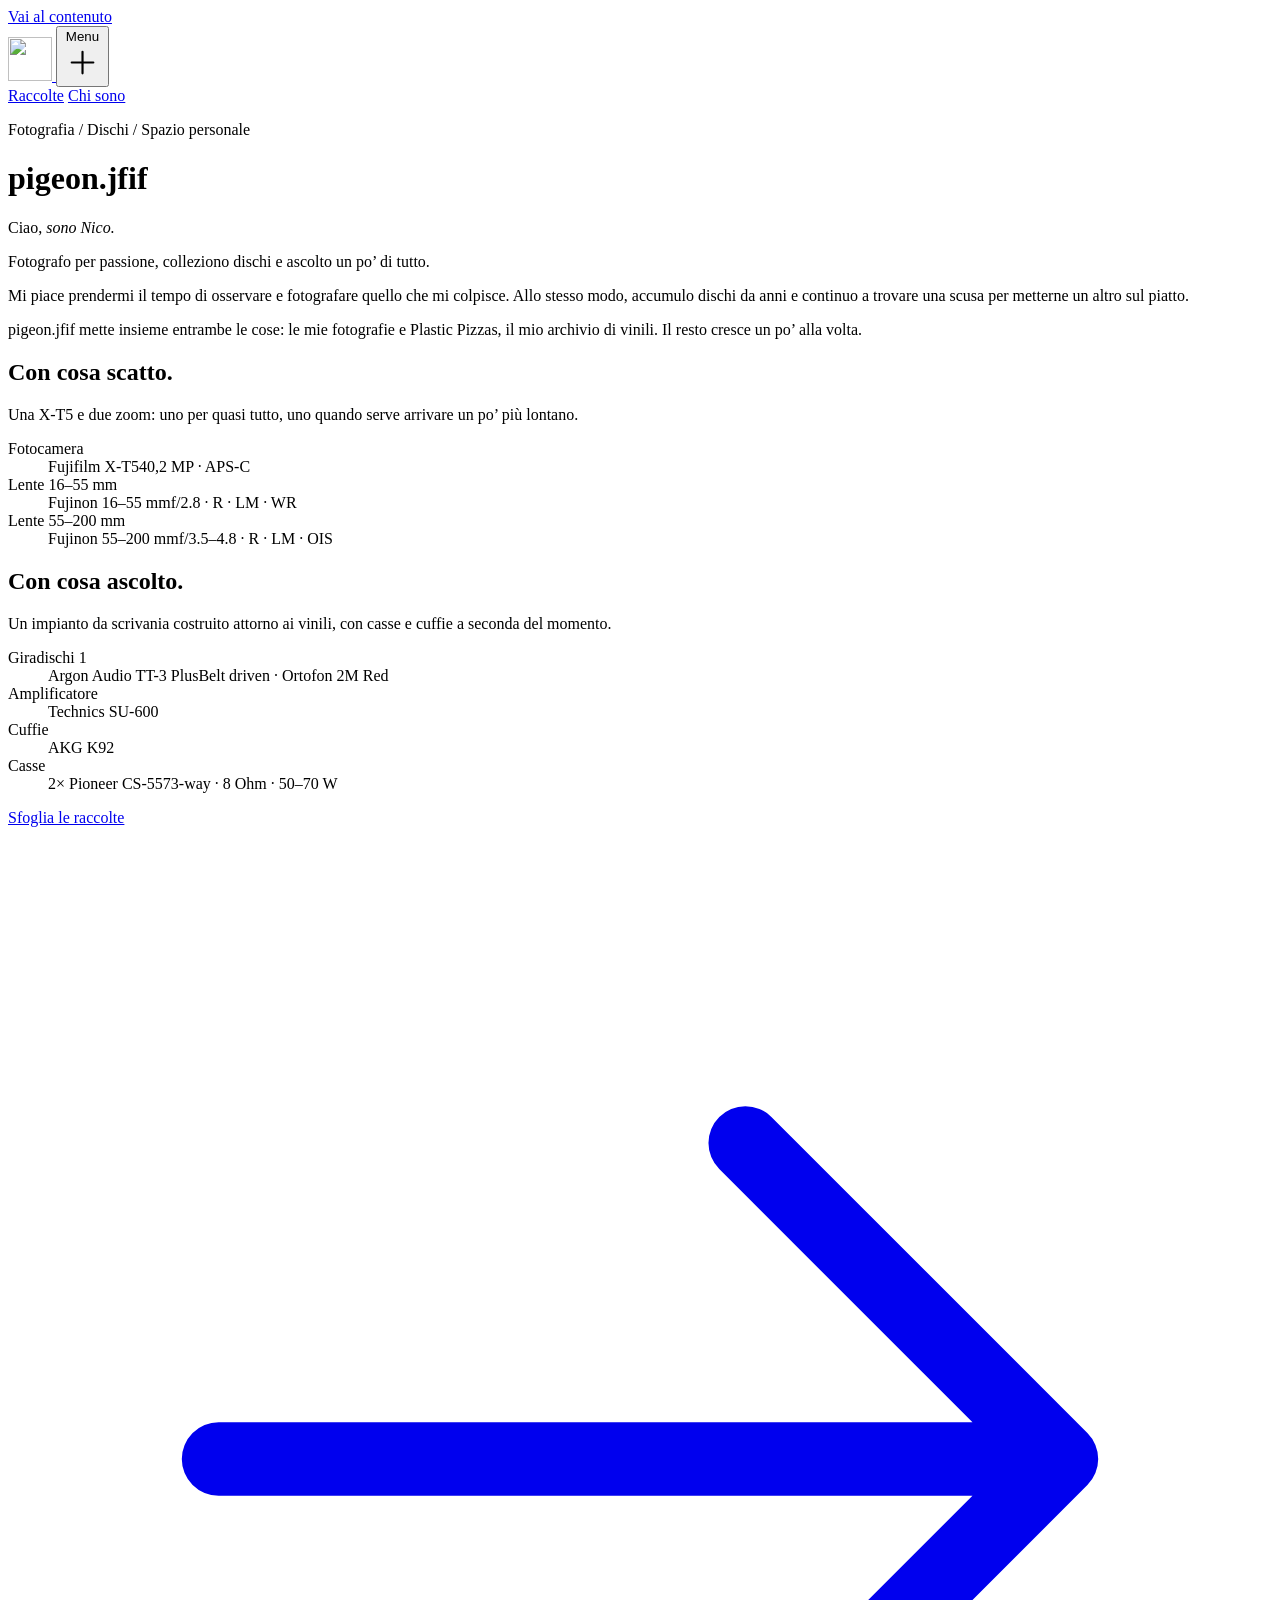
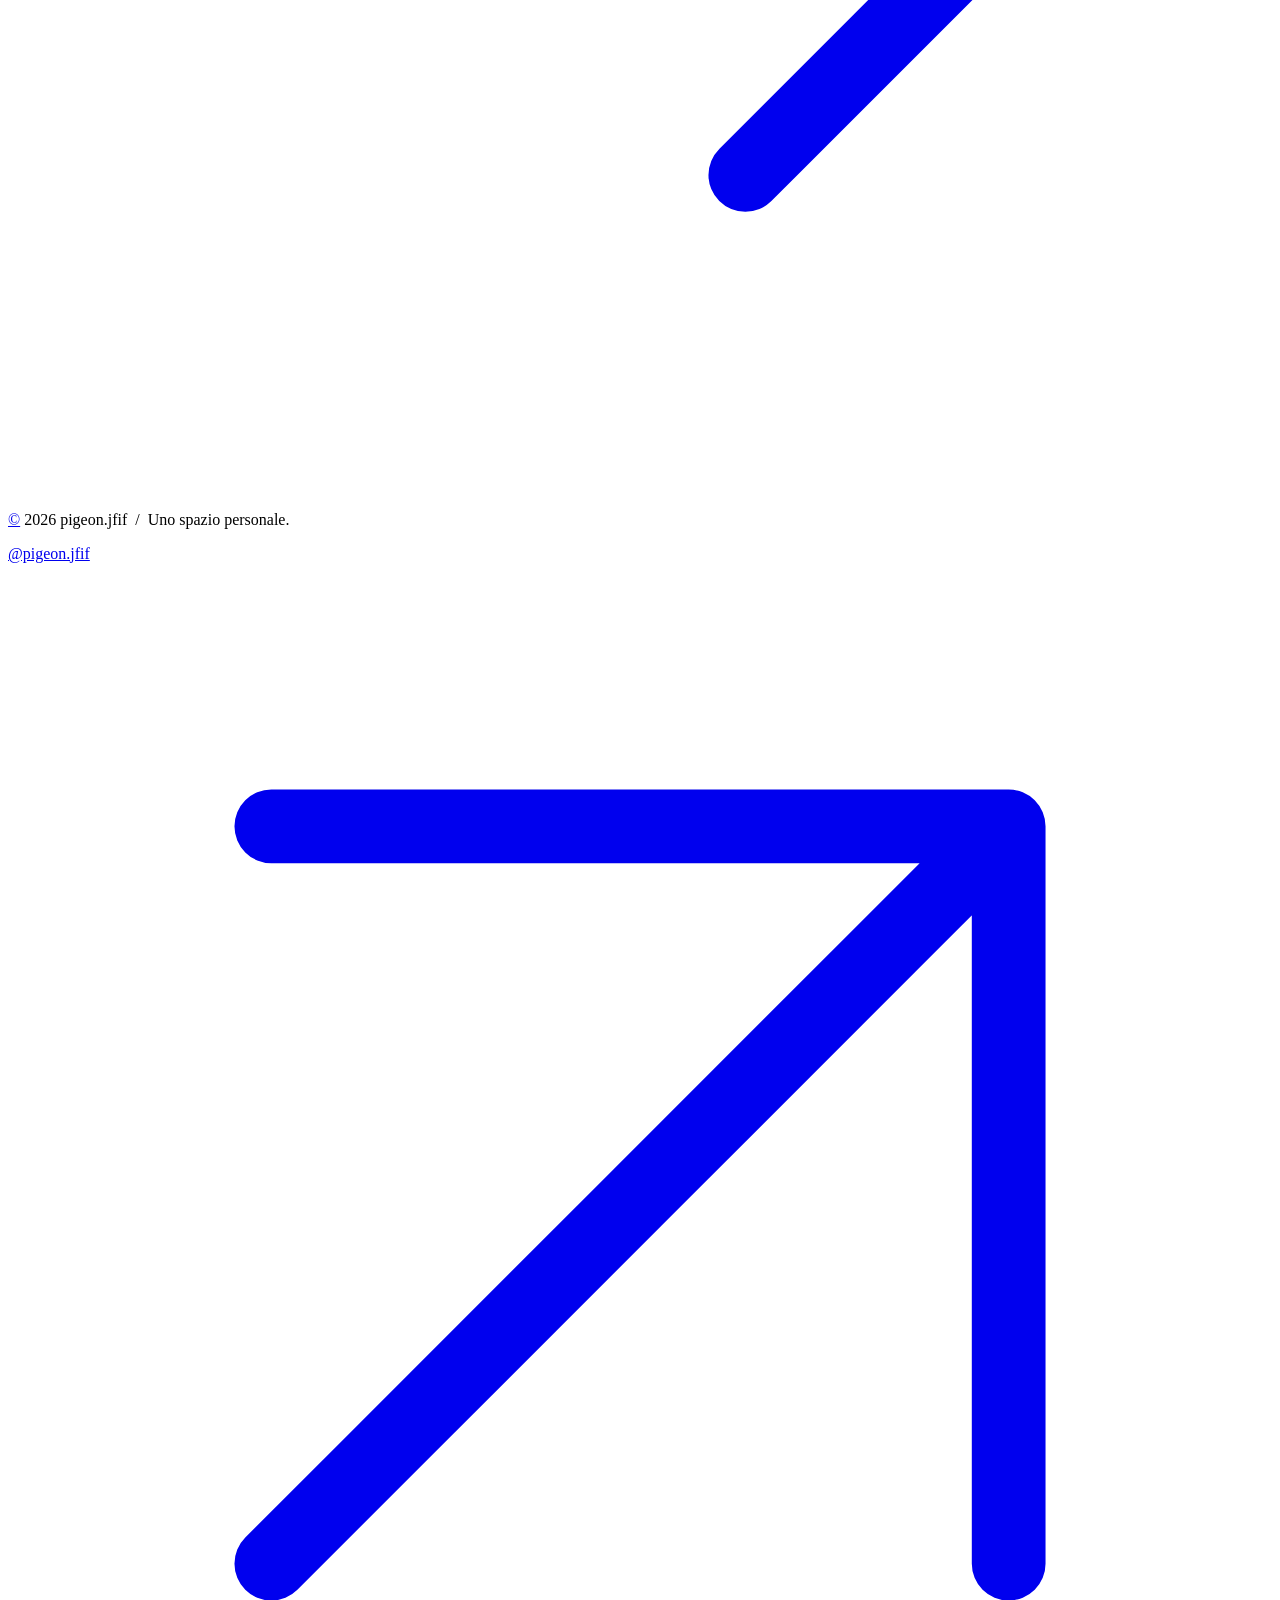
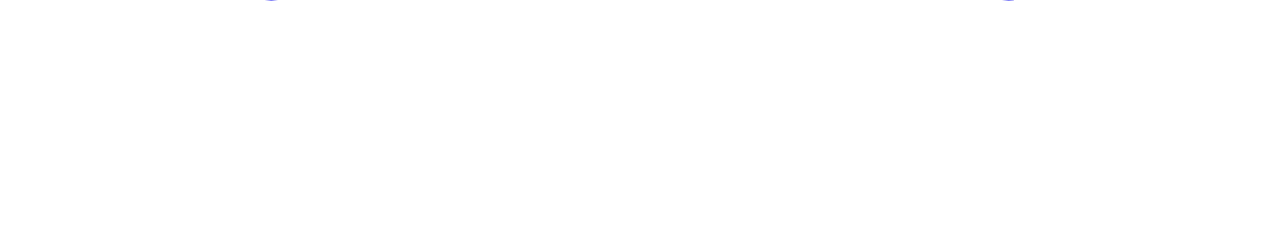
==== commit a53f0a9c: "Add files via upload" ====
--- a/index.html
+++ b/index.html
@@ -1,183 +1,134 @@
 <!doctype html>
+<!--
+  PIGEON.JFIF - HTML STATICO CON CONTENUTI GIA' PRESENTI
+  Modifica i testi in assets/data/site.js, gli scatti in photos.js,
+  le raccolte in albums.js e lo stile in assets/css.
+  Per i dischi: data/Dischi.csv e assets/data/records-config.js.
+  Struttura: assets/js/pages.js e assets/js/records-view.js.
+  node tools/build.js rigenera questa pagina; le modifiche dirette all'HTML
+  verrebbero sovrascritte. Il sito NON richiede Node per essere visitato.
+-->
 <html lang="it">
 <head>
-  <meta charset="utf-8" />
-  <meta name="viewport" content="width=device-width, initial-scale=1" />
-  <meta name="description" content="Catalogo dischi personale con dati caricati da CSV." />
-  <title>Plastic Pizzas</title>
-  <link rel="preconnect" href="https://fonts.googleapis.com" />
-  <link rel="preconnect" href="https://fonts.gstatic.com" crossorigin />
-  <link href="https://fonts.googleapis.com/css2?family=Lexend:wght@300;400;500;600;700&display=swap" rel="stylesheet" />
-  <script>
-    (() => {
-      try {
-        const saved = localStorage.getItem("discoteca-theme");
-        const prefersDark = window.matchMedia && window.matchMedia("(prefers-color-scheme: dark)").matches;
-        document.documentElement.dataset.theme = saved || (prefersDark ? "dark" : "light");
-      } catch (_) {
-        document.documentElement.dataset.theme = "light";
-      }
-    })();
-  </script>
-  <link rel="stylesheet" href="style.css" />
-  <script>
-    window.DISCOTECA_CSV = "Dischi.csv";
-  </script>
-  <script src="app.js" defer></script>
+  <meta charset="utf-8">
+  <meta name="viewport" content="width=device-width, initial-scale=1, viewport-fit=cover">
+  <meta name="theme-color" content="#f4f2ed">
+  <meta name="color-scheme" content="light">
+  <title>Spazio personale - pigeon.jfif</title>
+  <meta name="description" content="pigeon.jfif. Lo spazio personale di Nico: fotografie e Plastic Pizzas, la collezione di dischi. Fotografo per passione, con Fujifilm.">
+  <meta name="author" content="pigeon.jfif">
+  <meta property="og:type" content="website">
+  <meta property="og:title" content="Spazio personale - pigeon.jfif">
+  <meta property="og:description" content="pigeon.jfif. Lo spazio personale di Nico: fotografie e Plastic Pizzas, la collezione di dischi. Fotografo per passione, con Fujifilm.">
+  <meta property="og:image" content="./assets/og-cover.jpg">
+  <meta property="og:image:width" content="1200">
+  <meta property="og:image:height" content="630">
+  <meta name="twitter:card" content="summary_large_image">
+  
+  <link rel="icon" type="image/svg+xml" href="./assets/favicon.svg">
+  <link rel="stylesheet" href="./assets/css/theme.css">
+  <!-- Inter libero: unico caricamento font esterno. Disattivabile in fonts.css. -->
+  <link rel="stylesheet" href="./assets/css/fonts.css">
+  <link rel="stylesheet" href="./assets/css/style.css">
+  
+  <!-- Ordine importante: prima i dati, poi funzioni, pagine e interazioni. -->
+  <script defer src="./assets/data/site.js"></script>
+  <script defer src="./assets/data/photos.js"></script>
+  <script defer src="./assets/data/albums.js"></script>
+  <script defer src="./assets/js/core.js"></script>
+  <script defer src="./assets/js/pages.js"></script>
+  
+  <script defer src="./assets/js/viewer.js"></script>
+  <script defer src="./assets/js/app.js"></script>
+  
 </head>
-<body class="no-js">
-  <a class="skip-link" href="#catalogo">Vai al catalogo</a>
-
-  <div class="app-shell">
-    <aside class="sidebar" aria-label="Pannello laterale">
-      <div class="brand">
-        <div class="brand-mark" aria-hidden="true">LP</div>
-        <div class="brand-copy">
-          <strong>Plastic Pizzas</strong>
-          <span>Archivio vinili</span>
+<body id="top" data-page="home" data-base="./" data-album="">
+  <a class="skip-link" href="#main">Vai al contenuto</a>
+  <header class="site-header" id="site-header">
+    <div class="header-inner wrap">
+      <!-- HEADER-01 | Unico collegamento Home nella barra: il simbolo p. -->
+      <a href="./index.html" class="brand-home" aria-label="pigeon.jfif, pagina iniziale" aria-current="page">
+        <img src="./assets/favicon.svg" width="44" height="44" alt="" decoding="async">
+      </a>
+      <button type="button" class="menu-toggle" data-action="menu" aria-controls="primary-nav" aria-expanded="false">Menu <svg viewBox="0 0 24 24" fill="none" stroke="currentColor" stroke-width="1.4" stroke-linecap="round" stroke-linejoin="round" aria-hidden="true"><path d="M12 5v14M5 12h14"/></svg></button>
+      <!-- HEADER-02 | Raccolte e Chi sono. Plastic Pizzas resta fuori dalla navigazione principale. -->
+      <nav id="primary-nav" class="primary-nav" aria-label="Navigazione principale">
+        <a class="nav-link" href="./raccolte.html">Raccolte</a>
+<a class="nav-link" href="./info.html">Chi sono</a>
+      </nav>
+    </div>
+  </header>
+  <main id="main" tabindex="-1">
+    <div class="wrap personal-home">
+      <!-- HOME-01 | Firma principale. -->
+      <header class="personal-intro">
+        <p class="eyebrow">Fotografia / Dischi / Spazio personale</p>
+        <h1 class="identity-wordmark" id="home-title">pigeon<span class="brand-extension">.jfif</span></h1>
+      </header>
+      <!-- HOME-02 | Saluto e presentazione generale: fotografia e dischi, senza cataloghi. -->
+      <section class="personal-bio" aria-label="Presentazione">
+        <div class="personal-bio-lead">
+          <p class="home-greeting">Ciao, <em>sono Nico.</em></p>
+          <p class="personal-lead">Fotografo per passione, colleziono dischi e ascolto un po’ di tutto.</p>
         </div>
-        <button id="themeToggle" class="theme-toggle" type="button" aria-label="Cambia tema" aria-pressed="false">
-          <span class="theme-toggle-label">Tema</span>
-          <span class="theme-toggle-dot" aria-hidden="true"></span>
-        </button>
+        <div class="personal-bio-copy"><p>Mi piace prendermi il tempo di osservare e fotografare quello che mi colpisce. Allo stesso modo, accumulo dischi da anni e continuo a trovare una scusa per metterne un altro sul piatto.</p><p>pigeon.jfif mette insieme entrambe le cose: le mie fotografie e Plastic Pizzas, il mio archivio di vinili. Il resto cresce un po’ alla volta.</p></div>
+      </section>
+      <!-- HOME-03 / HOME-04 | Fotografia e audio affiancati sul desktop. -->
+      <div class="personal-systems">
+        <section class="personal-system" aria-labelledby="home-photo-setup">
+          <h2 id="home-photo-setup">Con cosa scatto.</h2>
+          <p class="system-note">Una X-T5 e due zoom: uno per quasi tutto, uno quando serve arrivare un po’ più lontano.</p>
+          <dl class="home-gear"><div class="home-gear-row">
+      <dt>Fotocamera</dt>
+      <dd><span class="home-gear-name">Fujifilm X-T5</span><span class="home-gear-detail">40,2 MP · APS-C</span></dd>
+    </div><div class="home-gear-row">
+      <dt>Lente 16–55 mm</dt>
+      <dd><span class="home-gear-name">Fujinon 16–55 mm</span><span class="home-gear-detail">f/2.8 · R · LM · WR</span></dd>
+    </div><div class="home-gear-row">
+      <dt>Lente 55–200 mm</dt>
+      <dd><span class="home-gear-name">Fujinon 55–200 mm</span><span class="home-gear-detail">f/3.5–4.8 · R · LM · OIS</span></dd>
+    </div></dl>
+        </section>
+        <section class="personal-system personal-system--audio" aria-labelledby="home-audio-setup">
+          <h2 id="home-audio-setup">Con cosa ascolto.</h2>
+          <p class="system-note">Un impianto da scrivania costruito attorno ai vinili, con casse e cuffie a seconda del momento.</p>
+          <dl class="home-gear"><div class="home-gear-row">
+      <dt>Giradischi 1</dt>
+      <dd><span class="home-gear-name">Argon Audio TT-3 Plus</span><span class="home-gear-detail">Belt driven · Ortofon 2M Red</span></dd>
+    </div><div class="home-gear-row">
+      <dt>Amplificatore</dt>
+      <dd><span class="home-gear-name">Technics SU-600</span></dd>
+    </div><div class="home-gear-row">
+      <dt>Cuffie</dt>
+      <dd><span class="home-gear-name">AKG K92</span></dd>
+    </div><div class="home-gear-row">
+      <dt>Casse</dt>
+      <dd><span class="home-gear-name">2× Pioneer CS-557</span><span class="home-gear-detail">3-way · 8 Ohm · 50–70 W</span></dd>
+    </div></dl>
+        </section>
       </div>
-
-      <section class="toolbar side-toolbar" aria-label="Filtri catalogo">
-        <div class="side-toolbar-title">
-          <p class="eyebrow">Gestione catalogo</p>
-          <strong>Filtri</strong>
-        </div>
-
-        <div class="search-wrap">
-          <label class="sr-only" for="searchInput">Cerca per titolo, artista o dettaglio</label>
-          <span aria-hidden="true">Search</span>
-          <input id="searchInput" type="search" placeholder="Titolo, artista, formato..." autocomplete="off" />
-        </div>
-
-        <div class="filter-grid">
-          <label>
-            <span>Formato</span>
-            <select id="formatFilter">
-              <option value="all">Tutti</option>
-            </select>
-          </label>
-
-          <label>
-            <span>Sezione</span>
-            <select id="sectionFilter">
-              <option value="all">Tutte</option>
-            </select>
-          </label>
-
-          <label>
-            <span>Decennio</span>
-            <select id="decadeFilter">
-              <option value="all">Tutti</option>
-            </select>
-          </label>
-
-          <label>
-            <span>Vista</span>
-            <select id="groupSelect">
-              <option value="catalog">Catalogo compatto</option>
-              <option value="section">Sezioni speciali</option>
-              <option value="none">Nessuna separazione</option>
-              <option value="artist">Separa per artista</option>
-              <option value="decade">Separa per decade</option>
-              <option value="format">Separa per formato</option>
-              <option value="country">Separa per paese</option>
-            </select>
-          </label>
-
-          <label class="filter-wide">
-            <span>Ordine</span>
-            <select id="sortSelect">
-              <option value="artist-az">Artista A-Z / anno recente</option>
-              <option value="title-az">Titolo A-Z</option>
-              <option value="year-desc">Anno pi&ugrave; recente</option>
-              <option value="year-asc">Anno pi&ugrave; vecchio</option>
-            </select>
-          </label>
-        </div>
-
-        <button id="resetFilters" class="ghost-button" type="button">Reset filtri</button>
-      </section>
-
-      <button id="randomButton" class="random-button" type="button" disabled>
-        <span class="random-kicker">Random picker</span>
-        <span class="random-main">
-          <span class="random-icon" aria-hidden="true">?</span>
-          <span>What to listen?</span>
-        </span>
-        <span id="randomHint" class="random-copy">Pesca un album casuale dai risultati visibili.</span>
-      </button>
-
-      <div class="sidebar-card">
-        <p class="eyebrow">CSV collegato</p>
-        <p id="sourceName" class="source-name">Caricamento...</p>
-      </div>
-    </aside>
-
-    <nav id="alphabetNav" class="alphabet-nav" aria-label="Navigazione alfabetica"></nav>
-
-    <main class="main-content">
-      <section id="statistiche" class="stats-grid" aria-label="Statistiche catalogo">
-        <article class="stat-card">
-          <span class="stat-label">Album</span>
-          <strong id="statAlbums">--</strong>
-        </article>
-        <article class="stat-card">
-          <span class="stat-label">Artisti</span>
-          <strong id="statArtists">--</strong>
-        </article>
-        <article class="stat-card">
-          <span class="stat-label">Dischi fisici</span>
-          <strong id="statDiscs">--</strong>
-        </article>
-        <article class="stat-card">
-          <span class="stat-label">Anni coperti</span>
-          <strong id="statYears">--</strong>
-        </article>
-      </section>
-
-      <section class="catalog-heading" id="catalogo">
-        <h1 class="sr-only">Catalogo dischi</h1>
-        <p id="resultCount" class="result-count">-- risultati</p>
-      </section>
-
-      <section id="statusBox" class="status-box" role="status" aria-live="polite">
-        Carico il catalogo dal CSV...
-      </section>
-
-      <section id="manualCsvBox" class="manual-csv-box" hidden>
-        <div>
-          <h2>Non riesco a leggere il CSV automaticamente</h2>
-          <p>
-            Alcuni browser bloccano il caricamento dei file locali aperti con doppio clic.
-            Puoi selezionare manualmente il CSV oppure avviare un piccolo server locale.
-          </p>
-        </div>
-        <label class="file-picker">
-          Scegli CSV
-          <input id="csvFileInput" type="file" accept=".csv,text/csv" />
-        </label>
-      </section>
-
-      <section id="grid" class="album-grid" aria-label="Dischi"></section>
-
-      <section id="emptyState" class="empty-state" hidden>
-        <div class="empty-icon" aria-hidden="true">LP</div>
-        <h2>Nessun disco trovato</h2>
-        <p>Prova a cambiare ricerca o filtri.</p>
-      </section>
-    </main>
+      <!-- HOME-05 | Rimandi discreti ai due archivi. -->
+      <div class="personal-collections"><a class="text-link" href="./raccolte.html">Sfoglia le raccolte <svg viewBox="0 0 24 24" fill="none" stroke="currentColor" stroke-width="1.4" stroke-linecap="round" stroke-linejoin="round" aria-hidden="true"><path d="M4 12h16m-6-6 6 6-6 6"/></svg></a></div>
+    </div>
+  </main>
+  <footer class="site-footer" id="site-footer">
+    <div class="wrap">
+    
+    <div class="footer-bottom">
+      <p><a class="footer-records-secret" href="./dischi.html" aria-label="Plastic Pizzas">&copy;</a> 2026 pigeon.jfif &nbsp;/&nbsp; Uno spazio personale.</p>
+      <a class="footer-social" href="https://www.instagram.com/pigeon.jfif/" target="_blank" rel="noopener noreferrer">@pigeon.jfif <svg viewBox="0 0 24 24" fill="none" stroke="currentColor" stroke-width="1.4" stroke-linecap="round" stroke-linejoin="round" aria-hidden="true"><path d="M5 19 19 5M5 5h14v14"/></svg></a>
+    </div>
   </div>
-
-  <dialog id="detailDialog" class="detail-dialog" aria-labelledby="dialogTitle">
-    <div class="dialog-inner">
-      <button id="closeDialog" class="close-button" type="button" aria-label="Chiudi dettagli">&times;</button>
-      <div id="dialogContent"></div>
-    </div>
-  </dialog>
+  </footer>
+  <noscript>
+    <style>
+      .menu-toggle, .gallery-toolbar { display: none; }
+      .site-header { height: auto; }
+      .header-inner { min-height: 87px; flex-wrap: wrap; gap: 20px; padding-block: 20px; }
+      .primary-nav { display: flex; position: static; flex-wrap: wrap; gap: 18px; padding: 0; border: 0; background: none; box-shadow: none; }
+      .nav-link { font: 13px var(--sans); }
+    </style>
+    <p class="wrap" style="padding-block:24px;font-size:12px">JavaScript e' disattivato. Puoi leggere le pagine e aprire le immagini; filtri, ricerca e visualizzatore richiedono JavaScript.</p>
+  </noscript>
 </body>
 </html>
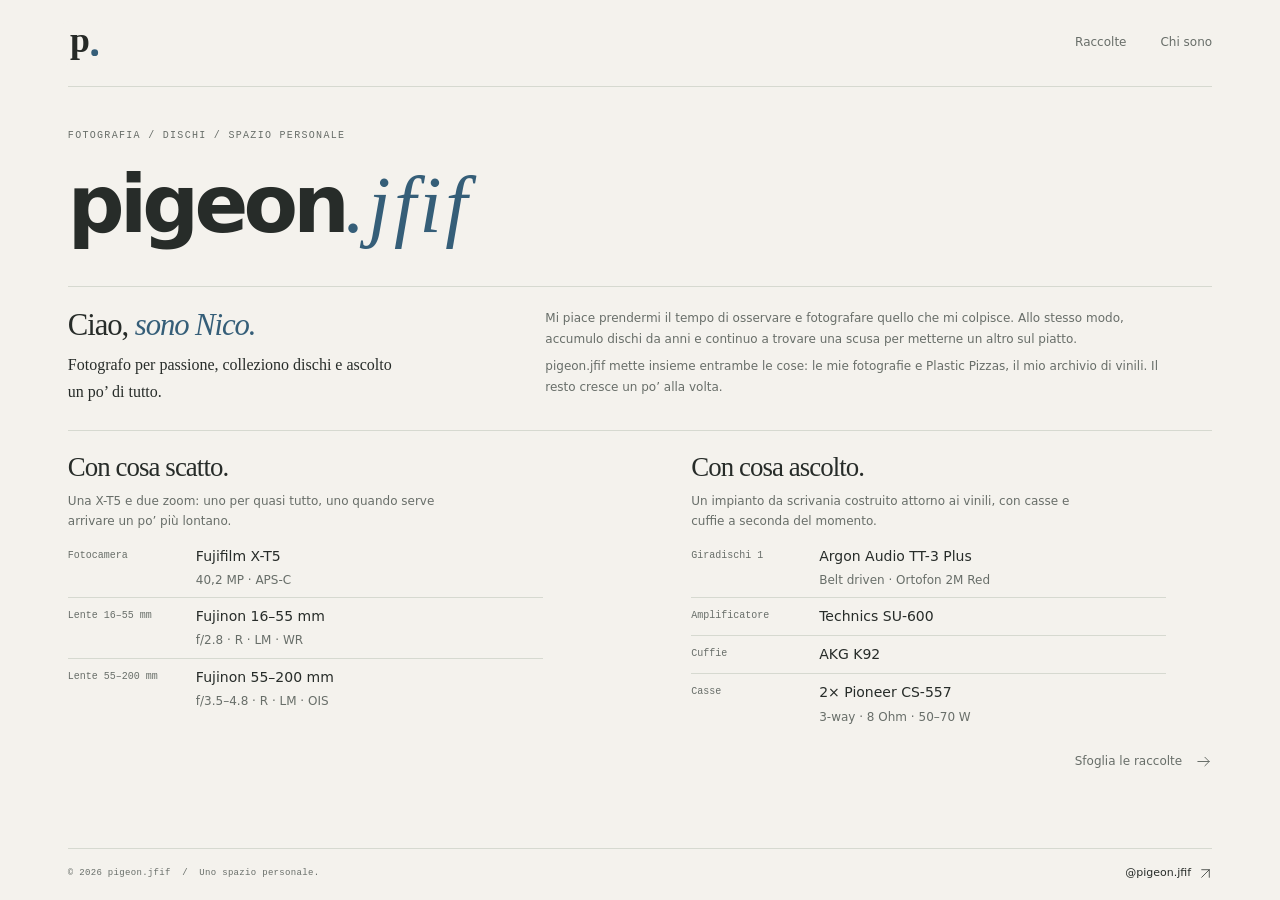
==== commit 1c8b48af: "modified things" ====
--- a/index.html
+++ b/index.html
@@ -26,20 +26,20 @@
   <meta name="twitter:card" content="summary_large_image">
   
   <link rel="icon" type="image/svg+xml" href="./assets/favicon.svg">
-  <link rel="stylesheet" href="./assets/css/theme.css">
+  <link rel="stylesheet" href="./assets/css/theme.css?v=20260917-smooth4">
   <!-- Inter libero: unico caricamento font esterno. Disattivabile in fonts.css. -->
-  <link rel="stylesheet" href="./assets/css/fonts.css">
-  <link rel="stylesheet" href="./assets/css/style.css">
+  <link rel="stylesheet" href="./assets/css/fonts.css?v=20260917-smooth4">
+  <link rel="stylesheet" href="./assets/css/style.css?v=20260917-smooth4">
   
   <!-- Ordine importante: prima i dati, poi funzioni, pagine e interazioni. -->
-  <script defer src="./assets/data/site.js"></script>
-  <script defer src="./assets/data/photos.js"></script>
-  <script defer src="./assets/data/albums.js"></script>
-  <script defer src="./assets/js/core.js"></script>
-  <script defer src="./assets/js/pages.js"></script>
+  <script defer src="./assets/data/site.js?v=20260917-smooth4"></script>
+  <script defer src="./assets/data/photos.js?v=20260917-smooth4"></script>
+  <script defer src="./assets/data/albums.js?v=20260917-smooth4"></script>
+  <script defer src="./assets/js/core.js?v=20260917-smooth4"></script>
+  <script defer src="./assets/js/pages.js?v=20260917-smooth4"></script>
   
-  <script defer src="./assets/js/viewer.js"></script>
-  <script defer src="./assets/js/app.js"></script>
+  <script defer src="./assets/js/viewer.js?v=20260917-smooth4"></script>
+  <script defer src="./assets/js/app.js?v=20260917-smooth4"></script>
   
 </head>
 <body id="top" data-page="home" data-base="./" data-album="">
@@ -51,9 +51,10 @@
         <img src="./assets/favicon.svg" width="44" height="44" alt="" decoding="async">
       </a>
       <button type="button" class="menu-toggle" data-action="menu" aria-controls="primary-nav" aria-expanded="false">Menu <svg viewBox="0 0 24 24" fill="none" stroke="currentColor" stroke-width="1.4" stroke-linecap="round" stroke-linejoin="round" aria-hidden="true"><path d="M12 5v14M5 12h14"/></svg></button>
-      <!-- HEADER-02 | Raccolte e Chi sono. Plastic Pizzas resta fuori dalla navigazione principale. -->
+      <!-- HEADER-02 | Raccolte, Plastic Pizzas e Chi sono. -->
       <nav id="primary-nav" class="primary-nav" aria-label="Navigazione principale">
         <a class="nav-link" href="./raccolte.html">Raccolte</a>
+<a class="nav-link" href="./dischi.html">Plastic Pizzas</a>
 <a class="nav-link" href="./info.html">Chi sono</a>
       </nav>
     </div>
@@ -71,7 +72,7 @@
           <p class="home-greeting">Ciao, <em>sono Nico.</em></p>
           <p class="personal-lead">Fotografo per passione, colleziono dischi e ascolto un po’ di tutto.</p>
         </div>
-        <div class="personal-bio-copy"><p>Mi piace prendermi il tempo di osservare e fotografare quello che mi colpisce. Allo stesso modo, accumulo dischi da anni e continuo a trovare una scusa per metterne un altro sul piatto.</p><p>pigeon.jfif mette insieme entrambe le cose: le mie fotografie e Plastic Pizzas, il mio archivio di vinili. Il resto cresce un po’ alla volta.</p></div>
+        <div class="personal-bio-copy"><p>Mi piace prendermi il tempo di osservare e fotografare quello che mi colpisce. Allo stesso modo, accumulo dischi da anni e continuo a trovare una scusa per metterne un altro sul piatto.</p><p>pigeon.jfif mette insieme entrambe le cose: le mie fotografie e <a class="inline-records-link" href="./dischi.html">Plastic Pizzas</a>, il mio archivio di vinili. Il resto cresce un po’ alla volta.</p></div>
       </section>
       <!-- HOME-03 / HOME-04 | Fotografia e audio affiancati sul desktop. -->
       <div class="personal-systems">
@@ -108,14 +109,14 @@
         </section>
       </div>
       <!-- HOME-05 | Rimandi discreti ai due archivi. -->
-      <div class="personal-collections"><a class="text-link" href="./raccolte.html">Sfoglia le raccolte <svg viewBox="0 0 24 24" fill="none" stroke="currentColor" stroke-width="1.4" stroke-linecap="round" stroke-linejoin="round" aria-hidden="true"><path d="M4 12h16m-6-6 6 6-6 6"/></svg></a></div>
+      <div class="personal-collections"><a class="text-link" href="./raccolte.html">Sfoglia le raccolte <svg viewBox="0 0 24 24" fill="none" stroke="currentColor" stroke-width="1.4" stroke-linecap="round" stroke-linejoin="round" aria-hidden="true"><path d="M4 12h16m-6-6 6 6-6 6"/></svg></a><a class="text-link" href="./dischi.html">Esplora i dischi <svg viewBox="0 0 24 24" fill="none" stroke="currentColor" stroke-width="1.4" stroke-linecap="round" stroke-linejoin="round" aria-hidden="true"><path d="M4 12h16m-6-6 6 6-6 6"/></svg></a></div>
     </div>
   </main>
   <footer class="site-footer" id="site-footer">
     <div class="wrap">
     
     <div class="footer-bottom">
-      <p><a class="footer-records-secret" href="./dischi.html" aria-label="Plastic Pizzas">&copy;</a> 2026 pigeon.jfif &nbsp;/&nbsp; Uno spazio personale.</p>
+      <p>&copy; 2026 pigeon.jfif &nbsp;/&nbsp; Uno spazio personale.</p>
       <a class="footer-social" href="https://www.instagram.com/pigeon.jfif/" target="_blank" rel="noopener noreferrer">@pigeon.jfif <svg viewBox="0 0 24 24" fill="none" stroke="currentColor" stroke-width="1.4" stroke-linecap="round" stroke-linejoin="round" aria-hidden="true"><path d="M5 19 19 5M5 5h14v14"/></svg></a>
     </div>
   </div>
--- a/assets/css/theme.css
+++ b/assets/css/theme.css
@@ -0,0 +1,33 @@
+/* ================================================================
+   THEME.CSS - PALETTE, FONT E SPAZI PRINCIPALI
+   ================================================================
+   La palette e il serif editoriale sono quelli della versione approvata.
+   --serif      : Georgia Regular per i titoli; font-style:italic nei corsivi.
+   --brand-serif: Georgia Italic per .jfif, indipendente dagli altri titoli.
+   --sans       : Inter, libero e open source; fallback ai font del dispositivo.
+   --mono       : piccole etichette e dati tecnici.
+
+   Georgia e' richiamato dal sistema: non viene scaricato o distribuito.
+   Se manca, il browser usa i serif di fallback. Inter viene caricato dal
+   foglio opzionale fonts.css. Nessun file font e' incluso nel progetto.
+   Nomi, pesi e font della vecchia versione: docs/FONT-E-LOGO.txt.
+*/
+:root {
+  --paper: #f4f2ed;
+  --ink: #272c29;
+  --muted: #686e69;
+  --line: #d6d9d0;
+  --blue: #355e78;
+  --blue-light: #e6eaf0;
+  --serif: Georgia, "Times New Roman", serif;
+  --brand-serif: Georgia, "Times New Roman", serif;
+  --sans: "Inter", system-ui, -apple-system, "Segoe UI", sans-serif;
+  /* FIRMA: solo due controlli per ridimensionare/spaziare il nome in Home.
+     Il tracking positivo e le legature disattivate separano j-f-i-f.
+     Non alterano il font Georgia Italic richiesto. */
+  --home-mark-size: clamp(44px, 6.2vw, 92px);
+  --brand-tracking: .045em;
+  --mono: "SFMono-Regular", Consolas, "Liberation Mono", monospace;
+  --gutter: clamp(22px, 5.3vw, 88px);
+  --width: 1440px;
+}
--- a/assets/css/fonts.css
+++ b/assets/css/fonts.css
@@ -0,0 +1,16 @@
+/* ================================================================
+   FONTS.CSS - INTER / CARICAMENTO ESTERNO OPZIONALE
+   ================================================================
+   Inter e' gratuito e open source (SIL Open Font License 1.1).
+   Questo foglio richiama il CSS ufficiale dell'autore; i file del font
+   non sono distribuiti nel progetto. Serve una connessione per scaricarli.
+
+   Per NON fare richieste esterne, elimina/commenta la riga @import sotto.
+   Il sito resta funzionante con Inter se installato, altrimenti system-ui.
+   Anche senza rete la galleria continua a funzionare con i font di fallback.
+   Georgia / .jfif non vengono mai richiesti a un servizio esterno.
+
+   Riferimento: https://rsms.me/inter/
+   Licenza: https://github.com/rsms/inter/blob/master/LICENSE.txt
+*/
+@import url("https://rsms.me/inter/inter.css");
--- a/assets/css/style.css
+++ b/assets/css/style.css
@@ -0,0 +1,2427 @@
+/* ================================================================
+   STYLE.CSS - IMPAGINAZIONE E COMPONENTI
+   ================================================================
+   Palette e famiglie di caratteri sono in theme.css.
+   Questo foglio mantiene la base della demo, con sezioni riconoscibili.
+   Cerca HOME, ARCHIVE, SERIES, ABOUT, VIEWER o RESPONSIVE.
+   Ogni foto mantiene le sue proporzioni: niente object-fit:cover.
+*/
+* {
+  box-sizing: border-box;
+}
+
+html {
+  scroll-behavior: smooth;
+  scroll-padding-top: 104px;
+}
+
+body {
+  margin: 0;
+  background: var(--paper);
+  color: var(--ink);
+  font: 15px/1.6 var(--sans);
+  -webkit-font-smoothing: antialiased;
+}
+
+body.modal-open {
+  overflow: hidden;
+}
+
+::selection {
+  background: #d2dee6;
+  color: var(--ink);
+}
+
+a {
+  color: inherit;
+  text-decoration: none;
+}
+
+button, input {
+  font: inherit;
+}
+
+button {
+  color: inherit;
+  cursor: pointer;
+}
+
+button {
+  -webkit-tap-highlight-color: transparent;
+}
+
+button:disabled {
+  cursor: default;
+}
+
+button, a {
+  touch-action: manipulation;
+}
+
+button svg, a svg {
+  flex: 0 0 auto;
+}
+
+button {
+  border: 0;
+}
+
+img {
+  display: block;
+  max-width: 100%;
+}
+
+svg {
+  width: 20px;
+  height: 20px;
+  vertical-align: middle;
+}
+
+h1, h2, h3, p, figure {
+  margin: 0;
+}
+
+h1, h2, h3 {
+  font-weight: 400;
+}
+
+:focus-visible {
+  outline: 2px solid var(--blue);
+  outline-offset: 6px;
+}
+
+[hidden] {
+  display: none !important;
+}
+
+.sr-only {
+  position: absolute;
+  width: 1px;
+  height: 1px;
+  padding: 0;
+  margin: -1px;
+  overflow: hidden;
+  clip: rect(0,0,0,0);
+  white-space: nowrap;
+  border: 0;
+}
+
+.skip-link {
+  position: fixed;
+  left: 20px;
+  top: -70px;
+  z-index: 100;
+  padding: 12px 20px;
+  background: var(--ink);
+  color: var(--paper);
+}
+
+.skip-link:focus {
+  top: 12px;
+}
+
+.wrap {
+  width: min(100% - 2 * var(--gutter), var(--width));
+  margin-inline: auto;
+}
+
+.eyebrow {
+  font: 10px/1.5 var(--mono);
+  text-transform: uppercase;
+  letter-spacing: .13em;
+}
+
+.muted {
+  color: var(--muted);
+}
+
+.serif {
+  font-family: var(--serif);
+}
+
+.italic {
+  font-family: var(--serif);
+  font-style: italic;
+  font-weight: 400;
+}
+
+.arrow-link {
+  display: inline-flex;
+  align-items: center;
+  justify-content: space-between;
+  gap: 28px;
+  border-bottom: 1px solid var(--ink);
+  padding: 0 0 9px;
+  font-size: 13px;
+}
+
+.arrow-link svg {
+  width: 17px;
+  height: 17px;
+  transition: transform .2s ease;
+}
+
+.arrow-link:hover svg {
+  transform: translate(3px,-3px);
+}
+
+.text-link {
+  font-size: 13px;
+  display: inline-flex;
+  align-items: center;
+  gap: 10px;
+}
+
+.text-link:hover {
+  color: var(--blue);
+}
+
+.text-link svg {
+  width: 17px;
+  height: 17px;
+}
+
+/* Shared navigation */
+.site-header {
+  height: 87px;
+  position: relative;
+  z-index: 20;
+}
+
+.header-inner {
+  height: 100%;
+  display: flex;
+  align-items: center;
+  justify-content: space-between;
+  border-bottom: 1px solid var(--line);
+}
+
+.wordmark {
+  display: inline-flex;
+  align-items: baseline;
+  font-family: var(--sans);
+  font-size: 25px;
+  font-weight: 600;
+  letter-spacing: -.065em;
+  line-height: 1;
+}
+
+.wordmark .brand-extension {
+  color: var(--blue);
+  font-family: var(--brand-serif);
+  font-style: italic;
+  font-weight: 400;
+  letter-spacing: var(--brand-tracking);
+  font-variant-ligatures: none;
+}
+
+.primary-nav {
+  display: flex;
+  align-items: center;
+  gap: 34px;
+}
+
+.nav-link {
+  position: relative;
+  font-size: 12px;
+  padding: 8px 0;
+  color: var(--muted);
+}
+
+.nav-link::after {
+  position: absolute;
+  content: "";
+  bottom: 2px;
+  left: 0;
+  width: 0;
+  height: 1px;
+  background: currentColor;
+  transition: width .2s;
+}
+
+.nav-link:hover, .nav-link[aria-current="page"] {
+  color: var(--ink);
+}
+
+.nav-link:hover::after, .nav-link[aria-current="page"]::after {
+  width: 100%;
+}
+
+
+
+.menu-toggle {
+  display: none;
+  background: transparent;
+  font: 11px var(--mono);
+  text-transform: uppercase;
+  letter-spacing: .07em;
+  align-items: center;
+  gap: 14px;
+  padding: 12px 0 12px 12px;
+}
+
+/* Shared photograph components */
+
+.photo-button {
+  display: block;
+  position: relative;
+  width: 100%;
+  background: #e0e5e6;
+  padding: 0;
+  overflow: hidden;
+  cursor: zoom-in;
+}
+
+.photo-button img {
+  width: 100%;
+  height: auto;
+  transition: opacity .2s ease;
+}
+
+.photo-button .expand-indicator {
+  position: absolute;
+  bottom: 16px;
+  right: 16px;
+  width: 34px;
+  height: 34px;
+  border-radius: 50%;
+  display: grid;
+  place-items: center;
+  color: #fff;
+  background: rgb(21 36 44 / .28);
+  opacity: 0;
+  transform: translateY(4px);
+  transition: opacity .2s, transform .2s;
+  backdrop-filter: blur(5px);
+}
+
+.photo-button:hover .expand-indicator, .photo-button:focus-visible .expand-indicator {
+  opacity: 1;
+  transform: none;
+}
+
+.expand-indicator svg {
+  width: 16px;
+  height: 16px;
+}
+
+.section {
+  padding-top: 98px;
+}
+
+.section-heading {
+  display: flex;
+  justify-content: space-between;
+  align-items: end;
+  margin-bottom: 28px;
+  gap: 28px;
+}
+
+.section-heading .eyebrow {
+  margin-bottom: 17px;
+  color: var(--muted);
+}
+
+.section-title {
+  font: 400 clamp(34px,3.2vw,51px)/1.1 var(--serif);
+  letter-spacing: -.035em;
+}
+
+.section-heading > p {
+  font-size: 12px;
+  line-height: 1.7;
+  color: var(--muted);
+  max-width: 245px;
+}
+
+.collection-image img {
+  width: 100%;
+  height: auto;
+  transition: opacity .25s;
+}
+
+a:hover .collection-image img {
+  opacity: .93;
+}
+
+.photo-caption {
+  display: flex;
+  justify-content: space-between;
+  gap: 14px;
+  padding-top: 13px;
+  align-items: baseline;
+}
+
+.photo-caption-title {
+  font-size: 13px;
+}
+
+.photo-caption .eyebrow {
+  color: var(--muted);
+  font-size: 9px;
+  text-align: right;
+}
+
+/* Collection index */
+.page-intro {
+  padding: 59px 0 50px;
+}
+
+.page-intro .eyebrow {
+  margin-bottom: 23px;
+  color: var(--muted);
+}
+
+.page-title {
+  font: 400 clamp(49px,6.5vw,96px)/1.02 var(--serif);
+  letter-spacing: -.055em;
+}
+
+.page-title em {
+  color: var(--blue);
+  font-weight: 400;
+}
+
+.page-intro-row {
+  display: flex;
+  align-items: end;
+  justify-content: space-between;
+  gap: 35px;
+}
+
+.page-intro-row > p {
+  max-width: 290px;
+  font-size: 13px;
+  color: var(--muted);
+  line-height: 1.85;
+  padding-bottom: 6px;
+}
+
+.archive-index {
+  border-top: 1px solid var(--line);
+  padding-top: 24px;
+}
+
+.archive-label {
+  display: flex;
+  justify-content: space-between;
+  margin-bottom: 23px;
+  color: var(--muted);
+}
+
+/* Copertine sull'equivalente di 6 colonne su 12: piu' contenute della v1.1.
+   Il testo resta un'unica parte del link. L'ordine di lettura nel DOM e'
+   identico per tutte le raccolte; la sola composizione desktop si alterna. */
+.archive-main {
+  display: grid;
+  grid-template-columns: repeat(12, minmax(0, 1fr));
+  column-gap: clamp(14px, 2vw, 28px);
+  align-items: center;
+  padding: 22px 0 48px;
+  border-bottom: 1px solid var(--line);
+}
+
+.archive-main + .archive-main { padding-top: 48px; }
+
+.archive-main .collection-image {
+  grid-column: 1 / 7;
+  grid-row: 1;
+  min-width: 0;
+}
+
+.archive-main .archive-copy {
+  grid-column: 8 / -1;
+  grid-row: 1;
+  max-width: 390px;
+}
+
+.archive-main--reverse .collection-image { grid-column: 7 / -1; }
+.archive-main--reverse .archive-copy { grid-column: 2 / 6; }
+
+.archive-copy .eyebrow { margin-bottom: 19px; color: var(--muted); }
+.archive-number { color: var(--blue); }
+
+.archive-copy h3 {
+  font: 400 clamp(32px, 3.6vw, 55px)/1.06 var(--serif);
+  letter-spacing: -.035em;
+}
+
+.archive-description {
+  font-size: 13px;
+  color: var(--muted);
+  margin-top: 19px;
+  line-height: 1.85;
+}
+
+.archive-copy .archive-meta {
+  font: 10px/1.7 var(--mono);
+  color: var(--muted);
+  margin-top: 12px;
+}
+
+.archive-copy .arrow-link {
+  width: 100%;
+  max-width: 295px;
+  margin-top: 26px;
+}
+
+.archive-note {
+  display: grid;
+  grid-template-columns: 1fr 2fr;
+  gap: 30px;
+  border-top: 1px solid var(--line);
+  margin-top: 75px;
+  padding: 26px 0 0;
+}
+
+.archive-note p {
+  font-size: 13px;
+  color: var(--muted);
+  max-width: 475px;
+  line-height: 1.8;
+}
+
+/* Series */
+.breadcrumb {
+  display: inline-flex;
+  gap: 10px;
+  align-items: center;
+  font-size: 11px;
+  color: var(--muted);
+  margin-bottom: 28px;
+}
+
+.breadcrumb svg {
+  width: 15px;
+  height: 15px;
+}
+
+.breadcrumb:hover {
+  color: var(--ink);
+}
+
+.album-intro {
+  padding-top: 34px;
+  padding-bottom: 40px;
+}
+
+.album-title-row {
+  display: flex;
+  align-items: end;
+  justify-content: space-between;
+  gap: 35px;
+}
+
+.album-title {
+  font: 400 clamp(48px,6.9vw,102px)/1 var(--serif);
+  letter-spacing: -.057em;
+}
+
+.album-title em {
+  color: var(--blue);
+  font-weight: 400;
+}
+
+.album-description {
+  width: 260px;
+  flex: 0 0 auto;
+  font-size: 13px;
+  color: var(--muted);
+  line-height: 1.8;
+  padding-bottom: 4px;
+}
+
+.album-meta {
+  display: flex;
+  gap: 32px;
+  margin-top: 31px;
+  color: var(--muted);
+  flex-wrap: wrap;
+}
+
+.album-meta > span {
+  display: inline-flex;
+  align-items: center;
+  gap: 7px;
+}
+
+.album-meta svg {
+  width: 13px;
+  height: 13px;
+}
+
+.gallery-toolbar {
+  border-top: 1px solid var(--line);
+  border-bottom: 1px solid var(--line);
+  display: flex;
+  align-items: center;
+  justify-content: space-between;
+  gap: 16px;
+  margin-bottom: 28px;
+  min-height: 65px;
+  position: sticky;
+  top: 0;
+  z-index: 10;
+  background: rgb(244 242 237 / .96);
+  backdrop-filter: blur(12px);
+}
+
+.filter-bar {
+  display: flex;
+  gap: 24px;
+}
+
+.filter-button {
+  padding: 22px 0;
+  position: relative;
+  background: transparent;
+  color: var(--muted);
+  font-size: 12px;
+  white-space: nowrap;
+}
+
+.filter-button small {
+  font: 9px var(--mono);
+  vertical-align: super;
+  margin-left: 4px;
+}
+
+.filter-button[aria-pressed="true"] {
+  color: var(--ink);
+}
+
+.filter-button[aria-pressed="true"]::after {
+  content: "";
+  position: absolute;
+  bottom: -1px;
+  height: 2px;
+  width: 100%;
+  left: 0;
+  background: var(--ink);
+}
+
+.gallery-modes {
+  display: inline-flex;
+  align-items: center;
+  gap: 10px;
+  flex-shrink: 0;
+}
+
+.view-controls,
+.order-controls {
+  display: inline-flex;
+  gap: 4px;
+}
+
+.order-controls {
+  padding-left: 10px;
+  border-left: 1px solid var(--line);
+}
+
+.view-button,
+.order-button {
+  display: inline-flex;
+  gap: 7px;
+  align-items: center;
+  justify-content: center;
+  padding: 8px 10px;
+  min-height: 34px;
+  font-size: 10px;
+  background: transparent;
+  color: var(--muted);
+  border: 1px solid transparent;
+  border-radius: 2px;
+}
+
+.order-button {
+  font: 9px var(--mono);
+  letter-spacing: .025em;
+  white-space: nowrap;
+}
+
+.view-button[aria-pressed="true"],
+.order-button[aria-pressed="true"] {
+  color: var(--ink);
+  border-color: var(--line);
+}
+
+.view-button svg {
+  width: 15px;
+  height: 15px;
+}
+
+.gallery {
+  display: grid;
+  gap: 36px 28px;
+  align-items: start;
+}
+
+/* SEQUENZA / v1.6
+   Coppie e trittici calcolano la larghezza delle fotografie dal loro aspect
+   ratio: immagini diverse arrivano alla stessa altezza senza crop. Le ~21:9
+   vivono da sole; il JS evita, quando possibile, una verticale singola in coda. */
+.gallery--sequence {
+  display: flex;
+  flex-direction: column;
+  gap: 36px;
+}
+
+.sequence-row {
+  display: flex;
+  align-items: flex-start;
+  gap: 28px;
+  width: 100%;
+  min-width: 0;
+}
+
+.sequence-row .gallery-item {
+  flex: var(--photo-ratio) 1 0;
+  min-width: 0;
+}
+
+.sequence-row--panorama .gallery-item {
+  flex: 1 1 100%;
+  width: 100%;
+}
+
+/* Una foto spaiata normale rimane una mezza riga circa; l'algoritmo cerca di
+   farla orizzontale. Solo il 21:9 viene promosso a riga intera. */
+.sequence-row--single:not(.sequence-row--panorama) {
+  justify-content: center;
+}
+
+.sequence-row--single:not(.sequence-row--panorama) .gallery-item {
+  flex: 0 1 calc(50% - 14px);
+  width: calc(50% - 14px);
+}
+
+/* Un messaggio di ricerca vuota deve restare leggibile a tutta larghezza. */
+.gallery .empty-state { grid-column: 1 / -1; }
+
+/* GRIGLIA / v1.5
+   Tutte le tile hanno una cornice 3:2 identica e dello stesso colore della
+   pagina, quindi serve solo come spazio di allineamento e non come riquadro
+   visibile. La fotografia rimane intera e centrata, senza crop. */
+.gallery--grid {
+  grid-template-columns: repeat(3,minmax(0,1fr));
+  gap: 28px 20px;
+}
+
+.gallery--grid .photo-button {
+  aspect-ratio: 3 / 2;
+  display: flex;
+  align-items: center;
+  justify-content: center;
+  background: var(--paper);
+}
+
+.gallery--grid .photo-button img {
+  width: 100%;
+  height: 100%;
+  object-fit: contain;
+  object-position: center;
+}
+
+.gallery-item {
+  min-width: 0;
+}
+
+.gallery-item .photo-caption-title {
+  font-size: 12px;
+}
+
+.gallery-item .photo-caption .eyebrow {
+  font-size: 9px;
+}
+
+.gallery--grid .photo-caption {
+  flex-direction: column;
+  align-items: start;
+  gap: 3px;
+}
+
+.gallery--grid .photo-caption .eyebrow {
+  text-align: left;
+  font-size: 8px;
+}
+
+.gallery-ending {
+  border-top: 1px solid var(--line);
+  margin-top: 42px;
+  padding-top: 25px;
+  display: flex;
+  justify-content: space-between;
+  align-items: center;
+  gap: 25px;
+}
+
+.gallery-ending p {
+  color: var(--muted);
+  font-size: 12px;
+}
+
+.album-footnote {
+  color: var(--muted);
+  margin-top: 21px;
+  font-size: 11px;
+  max-width: 620px;
+}
+
+/* About */
+.about-layout {
+  padding: 62px 0 0;
+  display: grid;
+  grid-template-columns: 1.2fr 1fr;
+  gap: 12%;
+  align-items: start;
+}
+
+.about-title .eyebrow {
+  color: var(--muted);
+  margin-bottom: 26px;
+}
+
+.about-text {
+  padding-top: 60px;
+}
+
+.about-text p {
+  font-size: 15px;
+  line-height: 1.95;
+  margin-bottom: 24px;
+}
+
+.about-text .intro {
+  font: 25px/1.5 var(--serif);
+  letter-spacing: -.015em;
+}
+
+.detail-list {
+  margin: 0;
+}
+
+.detail-list > div {
+  display: grid;
+  grid-template-columns: 100px 1fr;
+  gap: 15px;
+  padding: 15px 0;
+  border-bottom: 1px solid var(--line);
+}
+
+.detail-list dt {
+  font-size: 11px;
+  color: var(--muted);
+}
+
+.detail-list dd {
+  margin: 0;
+  font-size: 12px;
+}
+
+.about-contact h2 {
+  font: 39px/1.15 var(--serif);
+  letter-spacing: -.03em;
+  margin-bottom: 16px;
+}
+
+.about-contact p {
+  font-size: 13px;
+  color: var(--muted);
+  max-width: 330px;
+  margin-bottom: 28px;
+  line-height: 1.8;
+}
+
+/* Footer */
+.site-footer {
+  margin-top: 105px;
+}
+
+.footer-top {
+  border-top: 1px solid var(--line);
+  padding-top: 33px;
+  padding-bottom: 32px;
+  display: flex;
+  justify-content: space-between;
+  align-items: center;
+  gap: 30px;
+}
+
+.footer-message {
+  font: 26px/1.25 var(--serif);
+  letter-spacing: -.025em;
+}
+
+.footer-links {
+  display: flex;
+  gap: 30px;
+}
+
+.footer-links a {
+  display: inline-flex;
+  align-items: center;
+  gap: 5px;
+  font-size: 12px;
+}
+
+.footer-links svg {
+  width: 15px;
+  height: 15px;
+}
+
+.footer-bottom {
+  display: flex;
+  justify-content: space-between;
+  align-items: center;
+  gap: 20px;
+  padding: 18px 0 29px;
+  border-top: 1px solid var(--line);
+}
+
+.footer-records-secret {
+  color: inherit;
+  text-decoration: none;
+  cursor: default;
+  border-radius: 2px;
+}
+
+.footer-records-secret:hover {
+  color: inherit;
+}
+
+.footer-records-secret:focus-visible {
+  outline: 1px solid currentColor;
+  outline-offset: 3px;
+}
+
+.footer-bottom p {
+  font: 9px var(--mono);
+  color: var(--muted);
+  letter-spacing: .035em;
+}
+
+.top-button {
+  background: transparent;
+  padding: 6px 0 6px 10px;
+  font-size: 10px;
+  display: flex;
+  gap: 9px;
+  align-items: center;
+}
+
+.top-button svg {
+  width: 13px;
+  height: 13px;
+}
+
+/* Immersive viewer: original proportions, no filters, no overlays over the photograph. */
+.lightbox {
+  --lb-ink: #eceee9;
+  --lb-muted: #a4ada5;
+  width: 100%;
+  height: 100dvh;
+  max-width: none;
+  max-height: none;
+  margin: 0;
+  padding: 0;
+  color: var(--lb-ink);
+  background: #111512;
+  border: 0;
+  overflow: hidden;
+}
+
+.lightbox::backdrop {
+  background: #111512;
+}
+
+.lightbox[open] {
+  display: flex;
+  flex-direction: column;
+  animation: lb-appear .16s ease-out;
+}
+
+@keyframes lb-appear {
+  from {
+    opacity: 0;
+  }
+
+  to {
+    opacity: 1;
+  }
+
+}
+
+.lightbox :focus-visible {
+  outline-color: #b1cedd;
+}
+
+.lb-header {
+  display: flex;
+  justify-content: space-between;
+  align-items: center;
+  gap: 15px;
+  padding: 19px 30px;
+  min-height: 73px;
+  flex: 0 0 auto;
+}
+
+.lb-brand {
+  font: 600 16px var(--sans);
+  letter-spacing: -.04em;
+}
+
+.lb-brand span {
+  color: var(--lb-muted);
+  font-style: italic;
+}
+
+.lb-actions {
+  display: flex;
+  align-items: center;
+  gap: 13px;
+}
+
+.lb-action {
+  min-height: 38px;
+  padding: 8px;
+  background: transparent;
+  color: var(--lb-muted);
+  display: inline-flex;
+  align-items: center;
+  justify-content: center;
+  gap: 7px;
+  font-size: 11px;
+  border-radius: 2px;
+}
+
+.lb-action svg {
+  width: 18px;
+  height: 18px;
+}
+
+.lb-action:hover, .lb-action[aria-pressed="true"] {
+  color: var(--lb-ink);
+  background: #252d27;
+}
+
+.lb-action.close {
+  border: 1px solid #3a443e;
+  border-radius: 50%;
+  width: 38px;
+  padding: 8px;
+  color: var(--lb-ink);
+  margin-left: 9px;
+}
+
+.lb-stage {
+  touch-action: pan-y pinch-zoom;
+  flex: 1;
+  min-height: 0;
+  position: relative;
+  display: grid;
+  grid-template-columns: 66px minmax(0,1fr) 66px;
+  align-items: stretch;
+  padding: 0 14px;
+}
+
+.lb-nav {
+  background: transparent;
+  color: var(--lb-muted);
+  padding: 0;
+  align-self: center;
+  justify-self: center;
+  width: 42px;
+  height: 58px;
+  display: grid;
+  place-items: center;
+}
+
+.lb-nav:hover {
+  color: var(--lb-ink);
+}
+
+.lb-nav svg {
+  width: 23px;
+  height: 23px;
+}
+
+.lb-image-wrap {
+  min-width: 0;
+  min-height: 0;
+  display: flex;
+  justify-content: center;
+  align-items: center;
+  height: 100%;
+  position: relative;
+}
+
+.lb-image {
+  max-width: 100%;
+  max-height: 100%;
+  width: auto;
+  height: auto;
+  object-fit: contain;
+  user-select: none;
+  -webkit-user-drag: none;
+}
+
+.lb-compare {
+  min-width: 0;
+  min-height: 0;
+  display: grid;
+  grid-template-columns: 1fr 1fr;
+  gap: 22px;
+  height: 100%;
+}
+
+.lb-compare figure {
+  min-height: 0;
+  display: flex;
+  flex-direction: column;
+  align-items: center;
+  justify-content: center;
+  gap: 15px;
+}
+
+.lb-compare img {
+  object-fit: contain;
+  max-height: calc(100% - 40px);
+  min-height: 0;
+  width: 100%;
+}
+
+.lb-compare figcaption {
+  font: 10px var(--mono);
+  text-transform: uppercase;
+  letter-spacing: .1em;
+  color: var(--lb-muted);
+}
+
+.lb-bottom {
+  flex: 0 0 auto;
+  padding: 22px 80px 23px;
+}
+
+.lb-caption {
+  display: flex;
+  align-items: center;
+  justify-content: space-between;
+  gap: 25px;
+}
+
+.lb-title {
+  font: 23px/1.2 var(--serif);
+  letter-spacing: -.02em;
+}
+
+.lb-subtitle {
+  margin-top: 6px;
+  color: var(--lb-muted);
+  font: 10px/1.5 var(--mono);
+}
+
+.lb-count {
+  font: 11px var(--mono);
+  letter-spacing: .1em;
+  white-space: nowrap;
+  color: var(--lb-muted);
+}
+
+.lb-info {
+  padding-top: 16px;
+  margin-top: 17px;
+  border-top: 1px solid #354038;
+  display: grid;
+  grid-template-columns: 1.5fr 1fr;
+  gap: 30px;
+  font-size: 11px;
+  color: var(--lb-muted);
+  line-height: 1.7;
+}
+
+.lb-info p {
+  max-width: 600px;
+}
+
+.lb-file {
+  font: 9px/1.85 var(--mono);
+  text-align: right;
+}
+
+.lb-error {
+  position: absolute;
+  background: #202922;
+  padding: 15px;
+  font-size: 12px;
+}
+
+/* Polished small screens, without recropping a single photograph. */
+
+@media (max-width: 1000px) {
+  :root {
+    --gutter: 35px;
+  }
+
+  .gallery--grid {
+    grid-template-columns: repeat(2, minmax(0, 1fr));
+  }
+
+  .sequence-row { gap: 20px; }
+  .sequence-row--single:not(.sequence-row--panorama) .gallery-item {
+    flex-basis: calc(50% - 10px);
+    width: calc(50% - 10px);
+  }
+
+  .album-description {
+    width: 215px;
+  }
+
+  .about-layout {
+    gap: 7%;
+  }
+
+}
+
+@media (max-width: 700px) {
+  :root {
+    --gutter: 23px;
+  }
+
+  .toolbar-right {
+    flex-wrap: wrap;
+  }
+
+  .gallery-search {
+    flex: 1 1 100%;
+  }
+
+  .gallery-modes {
+    width: 100%;
+    justify-content: space-between;
+  }
+
+  .site-header {
+    height: 74px;
+  }
+
+  .wordmark {
+    font-size: 24px;
+  }
+
+  .menu-toggle {
+    display: flex;
+  }
+
+  .primary-nav {
+    display: none;
+    position: absolute;
+    top: 73px;
+    left: 0;
+    right: 0;
+    padding: 21px var(--gutter) 26px;
+    background: var(--paper);
+    border-bottom: 1px solid var(--line);
+    box-shadow: 0 16px 22px rgb(39 44 41 / .05);
+    gap: 0;
+  }
+
+  .primary-nav.is-open {
+    display: flex;
+    flex-direction: column;
+    align-items: stretch;
+  }
+
+  .nav-link {
+    font: 27px var(--serif);
+    padding: 12px 0;
+  }
+
+  .nav-link::after {
+    display: none;
+  }
+
+  .nav-link[aria-current="page"] {
+    color: var(--blue);
+  }
+
+
+  .section {
+    padding-top: 59px;
+  }
+
+  .section-heading {
+    margin-bottom: 24px;
+  }
+
+  .section-heading .eyebrow {
+    font-size: 9px;
+    margin-bottom: 13px;
+  }
+
+  .section-heading > p {
+    display: none;
+  }
+
+  .section-title {
+    font-size: 36px;
+  }
+
+  .photo-caption-title {
+    font-size: 12px;
+  }
+
+  .photo-caption .eyebrow {
+    font-size: 8px;
+  }
+
+  .page-intro {
+    padding: 37px 0 31px;
+  }
+
+  .page-title {
+    font-size: clamp(48px,11vw,67px);
+  }
+
+  .page-intro-row {
+    flex-direction: column;
+    align-items: start;
+    gap: 23px;
+  }
+
+  .page-intro-row > p {
+    font-size: 12px;
+    max-width: 340px;
+  }
+
+  .page-intro .eyebrow {
+    margin-bottom: 20px;
+    font-size: 9px;
+  }
+
+  .archive-label .eyebrow {
+    font-size: 9px;
+  }
+
+
+
+
+
+
+
+  .archive-note {
+    grid-template-columns: 1fr;
+    gap: 14px;
+    margin-top: 45px;
+  }
+
+  .archive-note p {
+    font-size: 12px;
+  }
+
+  .album-intro {
+    padding-top: 25px;
+    padding-bottom: 29px;
+  }
+
+  .breadcrumb {
+    margin-bottom: 23px;
+    font-size: 10px;
+  }
+
+  .album-title-row {
+    flex-direction: column;
+    align-items: start;
+    gap: 22px;
+  }
+
+  .album-title {
+    font-size: clamp(50px,12vw,76px);
+  }
+
+  .album-description {
+    width: auto;
+    max-width: 335px;
+    font-size: 12px;
+  }
+
+  .album-meta {
+    gap: 10px 21px;
+    margin-top: 24px;
+    font-size: 8px;
+  }
+
+  .gallery-toolbar {
+    gap: 10px;
+    min-height: 62px;
+    margin-bottom: 22px;
+  }
+
+  .filter-bar {
+    gap: 18px;
+  }
+
+  .filter-button {
+    font-size: 11px;
+    padding: 20px 0;
+  }
+
+  .filter-button small {
+    margin-left: 3px;
+    font-size: 8px;
+  }
+
+  .view-controls {
+    gap: 1px;
+  }
+
+  .view-button {
+    padding: 8px;
+  }
+
+  .view-button span {
+    display: none;
+  }
+
+  .gallery--sequence {
+    gap: 25px;
+  }
+
+  .sequence-row {
+    flex-direction: column;
+    gap: 25px;
+  }
+
+  .sequence-row .gallery-item,
+  .sequence-row--single:not(.sequence-row--panorama) .gallery-item {
+    flex: none;
+    width: 100%;
+  }
+
+  .gallery--grid {
+    gap: 23px 13px;
+  }
+
+  .gallery-item .photo-caption-title {
+    font-size: 11px;
+  }
+
+  .gallery-item .photo-caption .eyebrow {
+    font-size: 8px;
+  }
+
+  .gallery--grid .photo-caption-title {
+    font-size: 10px;
+  }
+
+  .gallery--grid .photo-caption .eyebrow {
+    font-size: 7px;
+  }
+
+  .gallery-ending {
+    margin-top: 31px;
+    align-items: start;
+  }
+
+  .gallery-ending p {
+    font-size: 10px;
+  }
+
+  .gallery-ending .text-link {
+    font-size: 10px;
+    white-space: nowrap;
+  }
+
+  .album-footnote {
+    font-size: 10px;
+    margin-top: 18px;
+  }
+
+  .about-layout {
+    grid-template-columns: 1fr;
+    padding-top: 37px;
+    gap: 27px;
+  }
+
+  .about-title .eyebrow {
+    font-size: 9px;
+    margin-bottom: 21px;
+  }
+
+  .about-text {
+    padding: 0;
+  }
+
+  .about-text .intro {
+    font-size: 24px;
+  }
+
+  .about-text p {
+    font-size: 13px;
+    margin-bottom: 20px;
+  }
+
+  .about-contact h2 {
+    font-size: 35px;
+  }
+
+  .site-footer {
+    margin-top: 62px;
+  }
+
+  .footer-top {
+    padding: 26px 0;
+    display: block;
+  }
+
+  .footer-message {
+    font-size: 25px;
+  }
+
+  .footer-links {
+    margin-top: 25px;
+    gap: 25px;
+  }
+
+  .footer-links a {
+    font-size: 11px;
+  }
+
+  .footer-bottom {
+    padding: 16px 0 23px;
+  }
+
+  .footer-bottom p {
+    font-size: 8px;
+  }
+
+  .top-button {
+    font-size: 9px;
+  }
+
+  .photo-button .expand-indicator {
+    display: none;
+  }
+
+  .lb-header {
+    padding: 14px 15px;
+    min-height: 66px;
+  }
+
+  .lb-brand {
+    font-size: 15px;
+  }
+
+  .lb-actions {
+    gap: 7px;
+  }
+
+  .lb-action span {
+    display: none;
+  }
+
+  .lb-action {
+    width: 38px;
+    height: 38px;
+  }
+
+  .lb-action.close {
+    margin-left: 3px;
+  }
+
+  .lb-stage {
+    padding: 0;
+    grid-template-columns: 25px minmax(0,1fr) 25px;
+  }
+
+  .lb-nav {
+    width: 25px;
+    height: 50px;
+  }
+
+  .lb-nav svg {
+    width: 17px;
+    height: 17px;
+  }
+
+  .lb-bottom {
+    padding: 22px 25px max(25px,env(safe-area-inset-bottom));
+  }
+
+  .lb-title {
+    font-size: 20px;
+  }
+
+  .lb-subtitle {
+    font-size: 8px;
+  }
+
+  .lb-count {
+    font-size: 10px;
+  }
+
+  .lb-info {
+    grid-template-columns: 1fr;
+    gap: 10px;
+    padding-top: 13px;
+    margin-top: 14px;
+    font-size: 10px;
+  }
+
+  .lb-file {
+    text-align: left;
+    font-size: 8px;
+  }
+
+  .lb-compare {
+    grid-template-columns: 1fr;
+    grid-template-rows: 1fr 1fr;
+    gap: 20px;
+  }
+
+  .lb-compare figure {
+    gap: 10px;
+  }
+
+  .lb-compare figcaption {
+    font-size: 8px;
+  }
+
+  .lb-compare img {
+    max-height: calc(100% - 27px);
+  }
+
+}
+
+@media (max-width: 365px) {
+  :root {
+    --gutter: 18px;
+  }
+
+  .filter-bar {
+    gap: 12px;
+  }
+
+  .filter-button {
+    font-size: 10px;
+  }
+
+  .view-button {
+    padding: 6px;
+  }
+
+  .album-title {
+    font-size: 46px;
+  }
+
+}
+
+@media (prefers-reduced-motion: reduce) {
+  html {
+    scroll-behavior: auto;
+  }
+
+  *, *::before, *::after {
+    animation-duration: .01ms !important;
+    transition-duration: .01ms !important;
+  }
+
+}
+
+@media print {
+  .site-header, .site-footer, .gallery-toolbar, .lightbox, .expand-indicator {
+    display: none !important;
+  }
+
+  body {
+    background: white;
+  }
+
+  .wrap {
+    width: 100%;
+  }
+
+  .gallery {
+    grid-template-columns: 1fr 1fr;
+  }
+
+  .gallery-item {
+    break-inside: avoid;
+  }
+
+}
+
+/* ================================================================
+   ABOUT - SETUP E CONTATTI
+   I titoli conservano il serif e i colori della demo approvata.
+   ================================================================ */
+
+.gear-grid {
+  display: grid;
+  grid-template-columns: repeat(3, minmax(0, 1fr));
+  border-top: 1px solid var(--line);
+  border-bottom: 1px solid var(--line);
+}
+
+.gear-item {
+  padding: 27px 28px 31px 0;
+}
+
+.gear-item + .gear-item {
+  padding-left: 28px;
+  border-left: 1px solid var(--line);
+}
+
+.gear-item .eyebrow {
+  color: var(--muted);
+  margin-bottom: 34px;
+}
+
+.gear-item .eyebrow span {
+  color: var(--blue);
+}
+
+.gear-item h3 {
+  font: 29px/1.15 var(--serif);
+  letter-spacing: -.035em;
+}
+
+.gear-item > p:last-child {
+  font-size: 12px;
+  color: var(--muted);
+  margin-top: 13px;
+}
+
+.gear-grid--audio {
+  grid-template-columns: repeat(2, minmax(0, 1fr));
+}
+
+.gear-grid--audio .gear-item:nth-child(3) {
+  padding-left: 0;
+  border-left: 0;
+  border-top: 1px solid var(--line);
+}
+
+.gear-grid--audio .gear-item:nth-child(4) {
+  border-top: 1px solid var(--line);
+}
+
+.contact-section {
+  display: grid;
+  grid-template-columns: 1fr 1fr;
+  gap: 10%;
+  border-top: 1px solid var(--line);
+  padding-top: 38px;
+  margin-top: 88px;
+}
+
+.contact-section > .eyebrow {
+  color: var(--muted);
+}
+
+.contact-links {
+  display: flex;
+  flex-direction: column;
+  align-items: start;
+  gap: 22px;
+}
+
+/* ================================================================
+   ARCHIVE / GALLERY - NUOVE RACCOLTE, RICERCA, CODICI E STATI VUOTI
+   ================================================================ */
+
+
+.toolbar-right {
+  display: flex;
+  align-items: center;
+  gap: 21px;
+}
+
+.gallery-search {
+  display: flex;
+  align-items: center;
+  gap: 8px;
+  max-width: 220px;
+}
+
+.gallery-search svg {
+  width: 15px;
+  height: 15px;
+  color: var(--muted);
+  flex-shrink: 0;
+}
+
+.gallery-search input {
+  border: 0;
+  background: transparent;
+  padding: 12px 0;
+  color: var(--ink);
+  min-width: 0;
+  width: 100%;
+  font-size: 11px;
+}
+
+.gallery-search input::placeholder {
+  color: var(--muted);
+  opacity: 1;
+}
+
+.photo-code {
+  font: 9px var(--mono);
+  color: var(--muted);
+  margin-left: 12px;
+  white-space: nowrap;
+}
+
+.empty-state {
+  grid-column: 1 / -1;
+  padding: 75px 20px;
+  text-align: center;
+  color: var(--muted);
+  font-size: 14px;
+}
+
+.empty-state .arrow-link {
+  margin-top: 25px;
+  background: transparent;
+  color: var(--ink);
+}
+
+.not-found {
+  padding-block: 90px;
+  max-width: 820px;
+}
+
+.not-found > p:not(.eyebrow) {
+  color: var(--muted);
+  margin: 35px 0;
+}
+
+.collection-image {
+  position: relative;
+}
+
+.image-error {
+  position: absolute;
+  inset: 0;
+  min-height: 90px;
+  display: grid;
+  place-content: center;
+  padding: 20px;
+  text-align: center;
+  background: var(--blue-light);
+  color: var(--ink);
+  font-size: 13px;
+}
+
+/* ================================================================
+   VIEWER - INFO TECNICHE, LINK, ZOOM NATIVO
+   I parametri dello scatto non si sovrappongono alla fotografia.
+   ================================================================ */
+.lightbox {
+  height: 100vh;
+  height: 100dvh;
+}
+
+.lightbox[open] {
+  min-height: 0;
+}
+
+.lb-stage {
+  min-height: 100px;
+}
+
+.lb-action {
+  min-width: 40px;
+  min-height: 44px;
+}
+
+.lb-action.close {
+  width: 44px;
+  height: 44px;
+}
+
+.lb-nav {
+  min-height: 60px;
+}
+
+.lb-nav:disabled {
+  opacity: .3;
+}
+
+.lb-loading {
+  position: absolute;
+  font: 12px var(--sans);
+  color: var(--lb-muted);
+}
+
+.lb-error {
+  max-width: 85%;
+  text-align: center;
+}
+
+.lb-info {
+  max-height: 30vh;
+  max-height: 30dvh;
+  overflow: auto;
+  overscroll-behavior: contain;
+}
+
+.lb-note > p:first-child {
+  max-width: 570px;
+}
+
+.lb-note .lb-file {
+  text-align: left;
+  margin-top: 10px;
+  font-size: 10px;
+}
+
+.exif-list {
+  margin: 0;
+  display: grid;
+  grid-template-columns: 1fr 1fr;
+  gap: 11px 25px;
+}
+
+.exif-list > div {
+  min-width: 0;
+}
+
+.exif-list dt {
+  font: 9px/1.6 var(--mono);
+  text-transform: uppercase;
+  letter-spacing: .06em;
+  color: var(--lb-muted);
+}
+
+.exif-list dd {
+  margin: 3px 0 0;
+  font-size: 12px;
+  color: var(--lb-ink);
+  overflow-wrap: anywhere;
+}
+
+.lb-status {
+  font-size: 11px;
+  color: var(--lb-muted);
+}
+
+.lb-status:not(:empty) {
+  padding-top: 12px;
+}
+
+.lb-share-fallback {
+  margin-top: 10px;
+}
+
+.lb-share-fallback label {
+  display: block;
+  font-size: 10px;
+  color: var(--lb-muted);
+}
+
+.lb-share-fallback input {
+  display: block;
+  background: #252d27;
+  color: var(--lb-ink);
+  border: 1px solid #56645a;
+  padding: 9px;
+  margin-top: 5px;
+  width: 100%;
+  font-size: 11px;
+}
+
+.lb-image-wrap.is-zoomed {
+  display: block;
+  overflow: auto;
+  overscroll-behavior: contain;
+  touch-action: pan-x pan-y pinch-zoom;
+  cursor: move;
+}
+
+.lb-image-wrap.is-zoomed .lb-image {
+  width: auto;
+  height: auto;
+  max-width: none;
+  max-height: none;
+  margin: auto;
+}
+
+.lb-compare {
+  width: 100%;
+}
+
+.lb-compare figure {
+  overflow: hidden;
+}
+
+/* ================================================================
+   RESPONSIVE - INTEGRAZIONI ALLA BASE DELLA DEMO
+   Non alterare le proporzioni delle immagini per farle entrare nel layout.
+   ================================================================ */
+@media (max-width: 1100px) {
+  .primary-nav {
+    gap: 23px;
+  }
+
+
+  .gear-item h3 {
+    font-size: 24px;
+  }
+
+  .toolbar-right {
+    gap: 10px;
+  }
+
+  .gallery-search {
+    max-width: 170px;
+  }
+
+  .view-button span {
+    display: none;
+  }
+
+}
+
+@media (max-width: 780px) {
+  .site-header {
+    height: 74px;
+  }
+
+  .menu-toggle {
+    display: flex;
+  }
+
+  .primary-nav {
+    display: none;
+    position: absolute;
+    top: 73px;
+    left: 0;
+    right: 0;
+    padding: 21px var(--gutter) 26px;
+    background: var(--paper);
+    border-bottom: 1px solid var(--line);
+    box-shadow: 0 16px 22px rgb(39 44 41 / .05);
+    gap: 0;
+  }
+
+  .primary-nav.is-open {
+    display: flex;
+    flex-direction: column;
+    align-items: stretch;
+  }
+
+  .nav-link {
+    font: 27px var(--serif);
+    padding: 12px 0;
+  }
+
+  .nav-link::after {
+    display: none;
+  }
+
+
+  .gear-grid, .gear-grid--audio {
+    grid-template-columns: 1fr;
+  }
+
+  .gear-item, .gear-item + .gear-item {
+    padding: 22px 0;
+    border-left: 0;
+  }
+
+  .gear-item + .gear-item,
+  .gear-grid--audio .gear-item:nth-child(3),
+  .gear-grid--audio .gear-item:nth-child(4) {
+    border-top: 1px solid var(--line);
+    border-left: 0;
+    padding-left: 0;
+  }
+
+  .gear-item .eyebrow {
+    margin-bottom: 17px;
+  }
+
+  .gear-item h3 {
+    font-size: 28px;
+  }
+
+  .section-heading > .text-link {
+    display: none;
+  }
+
+  .contact-section {
+    grid-template-columns: 1fr;
+    gap: 25px;
+    margin-top: 55px;
+  }
+
+  .gallery-toolbar {
+    flex-wrap: wrap;
+    padding-bottom: 10px;
+    gap: 0;
+  }
+
+  .filter-bar {
+    width: 100%;
+    overflow-x: auto;
+  }
+
+  .toolbar-right {
+    width: 100%;
+    justify-content: space-between;
+    gap: 15px;
+  }
+
+  .gallery-modes {
+    gap: 7px;
+  }
+
+  .order-controls {
+    padding-left: 7px;
+  }
+
+  .gallery-search {
+    max-width: none;
+    flex: 1;
+  }
+
+  .gallery-search input {
+    font-size: 16px;
+    /* Evita lo zoom automatico di iOS sul campo. */
+  }
+
+  .view-button {
+    min-width: 44px;
+    min-height: 44px;
+  }
+
+  .lb-info {
+    grid-template-columns: 1fr;
+    gap: 15px;
+  }
+
+  .exif-list {
+    grid-template-columns: 1fr 1fr;
+    gap: 10px;
+  }
+
+  .lb-title {
+    font-size: 20px;
+  }
+
+  .lb-caption {
+    gap: 14px;
+  }
+
+
+}
+
+@media (max-width: 420px) {
+  .lb-brand {
+    display: none;
+  }
+
+  .lb-header {
+    justify-content: flex-end;
+  }
+
+  .lb-actions {
+    width: 100%;
+    justify-content: flex-end;
+    gap: 6px;
+  }
+
+  .lb-action {
+    width: 40px;
+  }
+
+  .lb-bottom {
+    padding-left: 20px;
+    padding-right: 20px;
+  }
+
+  .lb-title {
+    font-size: 18px;
+  }
+
+  .footer-bottom {
+    align-items: flex-start;
+  }
+
+  .footer-bottom p {
+    max-width: 210px;
+    line-height: 1.7;
+  }
+
+  .top-button {
+    white-space: nowrap;
+  }
+
+}
+
+@media (max-height: 550px) and (orientation: landscape) {
+  .lb-header {
+    min-height: 52px;
+    padding-block: 4px;
+  }
+
+  .lb-bottom {
+    padding-top: 10px;
+    padding-bottom: 10px;
+  }
+
+  .lb-title {
+    font-size: 17px;
+  }
+
+  .lb-subtitle {
+    margin-top: 3px;
+  }
+
+  .lb-info {
+    max-height: 25dvh;
+    padding-top: 8px;
+    margin-top: 8px;
+  }
+
+  .lb-compare {
+    grid-template-columns: 1fr 1fr;
+    grid-template-rows: 1fr;
+  }
+
+}
+
+
+
+/* ================================================================
+   IDENTITY / HOME - v1.2, INFORMAZIONI IN CHIARO
+   ================================================================
+   Home non contiene immagini ne' riferimenti agli album nel catalogo.
+   .identity-wordmark: firma compatta in Home; il menu usa solo il simbolo p..
+   Colori e font si modificano in theme.css, testi in site.js > home.
+   ================================================================ */
+.brand-home {
+  display: inline-flex;
+  align-items: center;
+  justify-content: center;
+  flex: 0 0 44px;
+  width: 44px;
+  height: 44px;
+  margin-left: -7px;
+  border-radius: 8px;
+}
+
+.brand-home img {
+  display: block;
+  width: 44px;
+  height: 44px;
+  transition: opacity .18s ease;
+}
+
+.brand-home:hover img { opacity: .7; }
+
+.brand-extension {
+  color: var(--blue);
+  font-family: var(--brand-serif);
+  font-style: italic;
+  font-weight: 400;
+  letter-spacing: var(--brand-tracking);
+  font-variant-ligatures: none;
+}
+
+
+
+body[data-page="home"] {
+  min-height: 100vh;
+  min-height: 100svh;
+  display: flex;
+  flex-direction: column;
+}
+
+body[data-page="home"] #main { flex: 1; }
+
+.personal-home { padding-top: clamp(30px, 3.2vw, 44px); }
+.personal-intro > .eyebrow { color: var(--muted); margin-bottom: 14px; }
+
+.identity-wordmark {
+  font: 550 var(--home-mark-size)/1.22 var(--sans);
+  letter-spacing: -.06em;
+  white-space: nowrap;
+  padding-bottom: .09em;
+}
+
+/* Nessuna compressione negativa sul corsivo, neppure per ereditare dal nome.
+   padding e display proteggono gli svolazzi senza inserire spazi nel testo. */
+.brand-extension {
+  display: inline-block;
+  letter-spacing: var(--brand-tracking);
+  font-variant-ligatures: none;
+  padding-right: .09em;
+}
+
+.home-greeting {
+  font: 400 clamp(25px, 2.4vw, 35px)/1.15 var(--serif);
+  letter-spacing: -.035em;
+  margin-bottom: 9px;
+  white-space: nowrap;
+}
+.home-greeting em { color: var(--blue); }
+
+.personal-bio {
+  display: grid;
+  grid-template-columns: minmax(220px, .72fr) minmax(0, 1.28fr);
+  gap: clamp(40px, 8vw, 120px);
+  margin-top: clamp(25px, 1.9vw, 28px);
+  border-top: 1px solid var(--line);
+  padding-top: clamp(21px, 1.6vw, 24px);
+  align-items: start;
+}
+
+.personal-bio .personal-lead {
+  font: 400 16px/1.65 var(--serif);
+  color: var(--ink);
+  max-width: 330px;
+}
+.personal-bio-copy { max-width: 620px; }
+.personal-bio-copy p { color: var(--muted); font-size: 12px; line-height: 1.72; }
+.personal-bio-copy p + p { margin-top: 7px; }
+
+.personal-systems {
+  display: grid;
+  grid-template-columns: repeat(2, minmax(0, 1fr));
+  gap: clamp(44px, 8vw, 120px);
+  margin-top: clamp(25px, 1.9vw, 28px);
+  border-top: 1px solid var(--line);
+  padding-top: clamp(21px, 1.6vw, 24px);
+  min-width: 0;
+}
+
+.personal-system { min-width: 0; }
+.personal-system h2 {
+  font: 400 clamp(26px, 2.1vw, 32px)/1.16 var(--serif);
+  letter-spacing: -.035em;
+}
+.system-note {
+  margin-top: 9px;
+  color: var(--muted);
+  font-size: 12px;
+  line-height: 1.65;
+  max-width: 390px;
+}
+
+/* I due setup hanno lo stesso peso e stanno affiancati sul desktop. */
+.home-gear { margin: 13px 0 0; max-width: 475px; }
+.home-gear-row {
+  display: grid;
+  grid-template-columns: 106px minmax(0, 1fr);
+  column-gap: 22px;
+  padding: 7px 0;
+  border-top: 1px solid var(--line);
+}
+.home-gear-row:first-child { border-top: 0; padding-top: 0; }
+.home-gear dt { font: 10px/1.7 var(--mono); color: var(--muted); padding-top: 2px; }
+.home-gear dd { margin: 0; }
+.home-gear-name { display: block; font-size: 14px; line-height: 1.65; }
+.home-gear-detail { display: block; color: var(--muted); font-size: 12px; line-height: 1.7; margin-top: 2px; }
+
+.personal-collections {
+  display: flex;
+  justify-content: flex-end;
+  padding-block: 18px 8px;
+}
+.personal-collections .text-link {
+  font-size: 12px;
+  color: var(--muted);
+  gap: 13px;
+}
+.personal-collections .text-link:hover { color: var(--blue); }
+
+body[data-page="home"] .site-footer { margin-top: 0; }
+body[data-page="home"] .footer-bottom { padding-block: 15px 18px; }
+.footer-social { display: inline-flex; align-items: center; gap: 8px; font-size: 11px; }
+.footer-social svg { width: 13px; height: 13px; }
+
+/* ABOUT: layout testuale, senza foto o richiami fotografici decorativi. */
+.about-information .about-layout { padding-top: 68px; }
+.about-information .about-text { max-width: 435px; }
+.about-information .about-text > p:not(.intro) { color: var(--muted); font-size: 14px; }
+.about-information .about-text > p:last-child { margin-bottom: 0; }
+.about-discipline + .about-discipline { padding-top: 88px; }
+.about-discipline .section-heading > p { max-width: 390px; font-size: 13px; line-height: 1.85; }
+
+.publication-note {
+  display: grid;
+  grid-template-columns: 1fr 2fr;
+  gap: 5%;
+  margin-top: 27px;
+  align-items: start;
+}
+.publication-note .eyebrow { color: var(--muted); padding-top: 3px; }
+.publication-note > p { font-size: 12px; line-height: 1.9; color: var(--muted); max-width: 520px; }
+
+.archive-publication-note {
+  border-top: 1px solid var(--line);
+  padding-top: 26px;
+  margin-top: 30px;
+}
+
+/* HOME, ARCHIVE E RITRATTI / TABLET E TELEFONO */
+@media (max-width: 780px) {
+  .personal-home { padding-top: 36px; }
+  .personal-intro > .eyebrow { margin-bottom: 17px; font-size: 9px; }
+  .identity-wordmark { font-size: clamp(43px, 11.5vw, 75px); }
+  .home-greeting { font-size: 27px; padding-bottom: 0; white-space: normal; }
+  .personal-bio { grid-template-columns: 1fr; margin-top: 27px; padding-top: 23px; gap: 14px; }
+  .personal-bio .personal-lead { font-size: 16px; max-width: 430px; }
+  .personal-bio-copy { max-width: 500px; }
+  .personal-bio-copy p { font-size: 12px; }
+  .personal-systems { grid-template-columns: 1fr; gap: 33px; margin-top: 26px; padding-top: 23px; }
+  .personal-system h2 { font-size: 30px; }
+  .home-gear { margin-top: 19px; max-width: 475px; }
+  .home-gear-row { grid-template-columns: 100px minmax(0, 1fr); gap: 18px; padding-block: 12px; }
+  .home-gear-name { font-size: 13px; }
+  .home-gear-detail { font-size: 11px; }
+  .personal-collections { padding-block: 25px 10px; }
+  body[data-page="home"] .site-footer { margin-top: 18px; }
+  body[data-page="home"] .footer-bottom { padding-block: 21px 26px; gap: 14px; }
+  .footer-social { font-size: 10px; gap: 5px; }
+  .about-information .about-layout { padding-top: 40px; }
+  .about-information .about-text { padding-top: 0; }
+  .about-discipline + .about-discipline { padding-top: 59px; }
+  .about-discipline .section-heading > p { display: block; max-width: 430px; margin-top: 4px; }
+  .publication-note { grid-template-columns: 1fr; gap: 12px; margin-top: 24px; }
+
+  /* L'alternanza desktop non cambia l'ordine di lettura sui telefoni. */
+  .archive-main { grid-template-columns: 1fr; gap: 25px; padding-block: 14px 35px; }
+  .archive-main + .archive-main { padding-top: 35px; }
+  .archive-main .collection-image,
+  .archive-main--reverse .collection-image { grid-column: 1; grid-row: 1; }
+  .archive-main .archive-copy,
+  .archive-main--reverse .archive-copy { grid-column: 1; grid-row: 2; max-width: 480px; }
+  .archive-copy h3 { font-size: 39px; }
+  .archive-copy .eyebrow { font-size: 9px; margin-bottom: 15px; }
+  .archive-description { font-size: 12px; margin-top: 15px; }
+  .archive-copy .arrow-link { margin-top: 21px; }
+}
+
+@media (max-width: 700px) {
+  /* In Sequenza mobile ogni fotografia usa tutta la riga.
+     Nessun ritratto stretto/allineato a sinistra: il rapporto resta naturale. */
+  .gallery--sequence .is-portrait { width: 100%; }
+}
+
+@media (max-width: 365px) {
+  .identity-wordmark { font-size: 43px; }
+  .home-gear-row { grid-template-columns: 86px minmax(0, 1fr); gap: 12px; }
+  .home-gear dt { font-size: 9px; }
+  .footer-social { font-size: 9px; }
+  body[data-page="home"] .footer-bottom { align-items: start; }
+}
+
+@media (prefers-reduced-motion: reduce) {
+  .brand-home img { transition: none; }
+}
+
+/* Integrazione dischi: due link discreti, stessa Home approvata. */
+.personal-collections { display:flex; flex-wrap:wrap; column-gap:34px; row-gap:16px; }
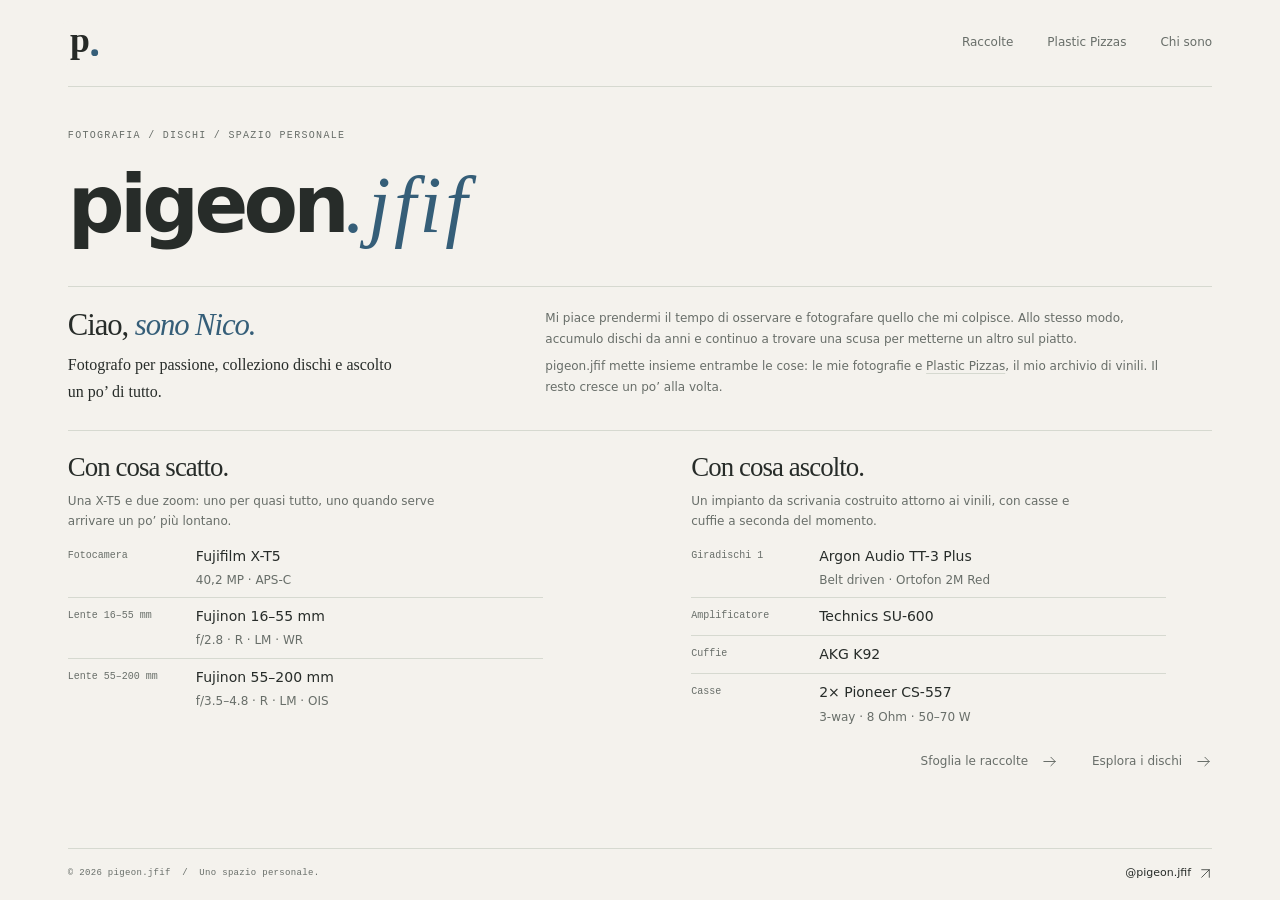
==== commit 03308d9f: "Add files via upload" ====
--- a/index.html
+++ b/index.html
@@ -26,20 +26,20 @@
   <meta name="twitter:card" content="summary_large_image">
   
   <link rel="icon" type="image/svg+xml" href="./assets/favicon.svg">
-  <link rel="stylesheet" href="./assets/css/theme.css?v=20260917-smooth4">
+  <link rel="stylesheet" href="./assets/css/theme.css?v=20260918-photoheadings1">
   <!-- Inter libero: unico caricamento font esterno. Disattivabile in fonts.css. -->
-  <link rel="stylesheet" href="./assets/css/fonts.css?v=20260917-smooth4">
-  <link rel="stylesheet" href="./assets/css/style.css?v=20260917-smooth4">
+  <link rel="stylesheet" href="./assets/css/fonts.css?v=20260918-photoheadings1">
+  <link rel="stylesheet" href="./assets/css/style.css?v=20260918-photoheadings1">
   
   <!-- Ordine importante: prima i dati, poi funzioni, pagine e interazioni. -->
-  <script defer src="./assets/data/site.js?v=20260917-smooth4"></script>
-  <script defer src="./assets/data/photos.js?v=20260917-smooth4"></script>
-  <script defer src="./assets/data/albums.js?v=20260917-smooth4"></script>
-  <script defer src="./assets/js/core.js?v=20260917-smooth4"></script>
-  <script defer src="./assets/js/pages.js?v=20260917-smooth4"></script>
+  <script defer src="./assets/data/site.js?v=20260918-photoheadings1"></script>
+  <script defer src="./assets/data/photos.js?v=20260918-photoheadings1"></script>
+  <script defer src="./assets/data/albums.js?v=20260918-photoheadings1"></script>
+  <script defer src="./assets/js/core.js?v=20260918-photoheadings1"></script>
+  <script defer src="./assets/js/pages.js?v=20260918-photoheadings1"></script>
   
-  <script defer src="./assets/js/viewer.js?v=20260917-smooth4"></script>
-  <script defer src="./assets/js/app.js?v=20260917-smooth4"></script>
+  <script defer src="./assets/js/viewer.js?v=20260918-photoheadings1"></script>
+  <script defer src="./assets/js/app.js?v=20260918-photoheadings1"></script>
   
 </head>
 <body id="top" data-page="home" data-base="./" data-album="">
--- a/assets/css/style.css
+++ b/assets/css/style.css
@@ -239,11 +239,11 @@
   transition: width .2s;
 }
 
-.nav-link:hover, .nav-link[aria-current="page"] {
+.nav-link:hover, .nav-link[aria-current] {
   color: var(--ink);
 }
 
-.nav-link:hover::after, .nav-link[aria-current="page"]::after {
+.nav-link:hover::after, .nav-link[aria-current]::after {
   width: 100%;
 }
 
@@ -446,6 +446,18 @@
   letter-spacing: -.035em;
 }
 
+/* Nelle raccolte il titolo e' l'argomento; la seconda riga e' sempre il luogo.
+   Il luogo resta in corsivo/blu ma piu' piccolo, cosi' coppie di citta' come
+   Pordenone & Verona rimangono su una sola riga anche in spazi stretti. */
+.archive-copy h3 .archive-place {
+  display: inline-block;
+  color: var(--blue);
+  font-size: clamp(22px, 2.45vw, 39px);
+  line-height: 1.12;
+  letter-spacing: -.025em;
+  white-space: nowrap;
+}
+
 .archive-description {
   font-size: 13px;
   color: var(--muted);
@@ -520,6 +532,14 @@
 .album-title em {
   color: var(--blue);
   font-weight: 400;
+}
+
+.album-title .album-place {
+  display: inline-block;
+  font-size: clamp(28px, 4.05vw, 58px);
+  line-height: 1.08;
+  letter-spacing: -.035em;
+  white-space: nowrap;
 }
 
 .album-description {
@@ -876,22 +896,6 @@
   gap: 20px;
   padding: 18px 0 29px;
   border-top: 1px solid var(--line);
-}
-
-.footer-records-secret {
-  color: inherit;
-  text-decoration: none;
-  cursor: default;
-  border-radius: 2px;
-}
-
-.footer-records-secret:hover {
-  color: inherit;
-}
-
-.footer-records-secret:focus-visible {
-  outline: 1px solid currentColor;
-  outline-offset: 3px;
 }
 
 .footer-bottom p {
@@ -1240,7 +1244,7 @@
     display: none;
   }
 
-  .nav-link[aria-current="page"] {
+  .nav-link[aria-current] {
     color: var(--blue);
   }
 
@@ -2425,3 +2429,8 @@
 
 /* Integrazione dischi: due link discreti, stessa Home approvata. */
 .personal-collections { display:flex; flex-wrap:wrap; column-gap:34px; row-gap:16px; }
+
+/* Rimandi ai dischi, nello stesso linguaggio degli altri link. */
+.inline-records-link { text-decoration:underline; text-decoration-color:var(--line); text-underline-offset:3px; }
+.inline-records-link:hover { color:var(--blue); text-decoration-color:currentColor; }
+.about-records-link { margin-top:28px; }
